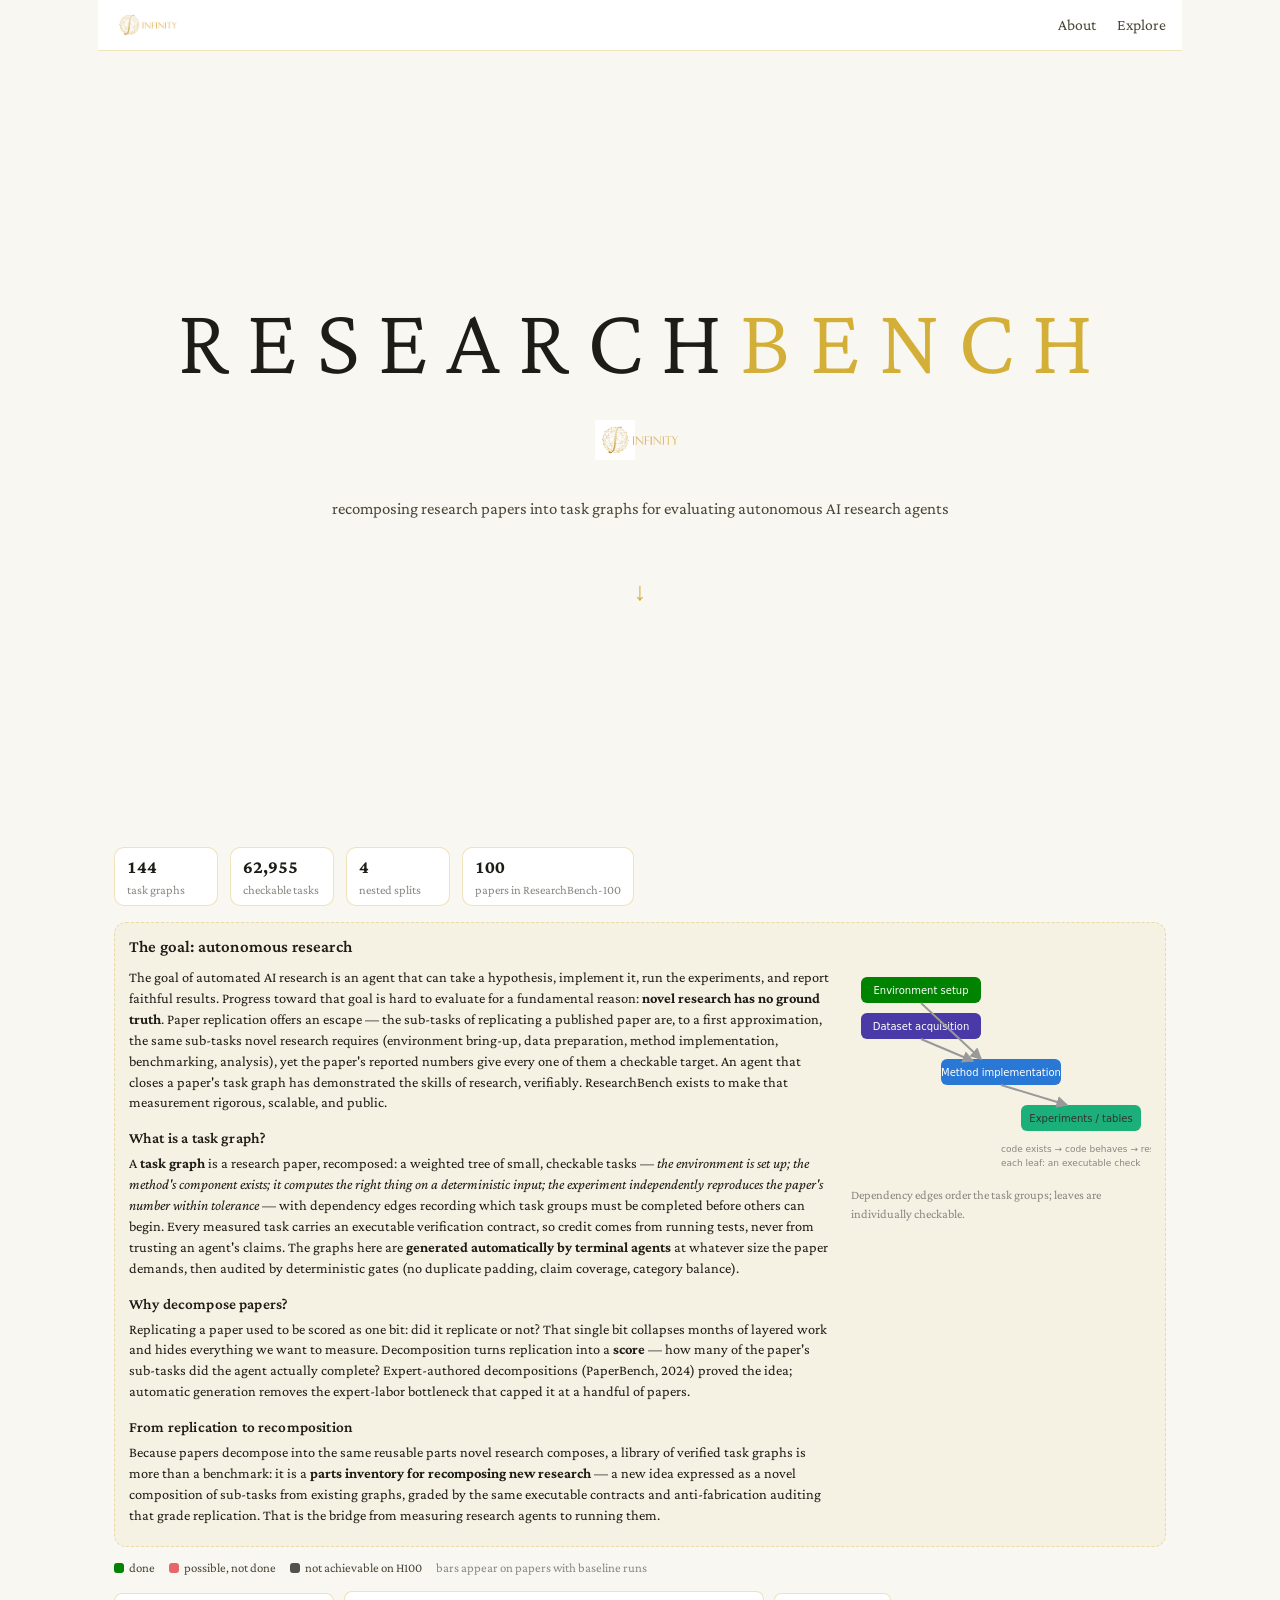
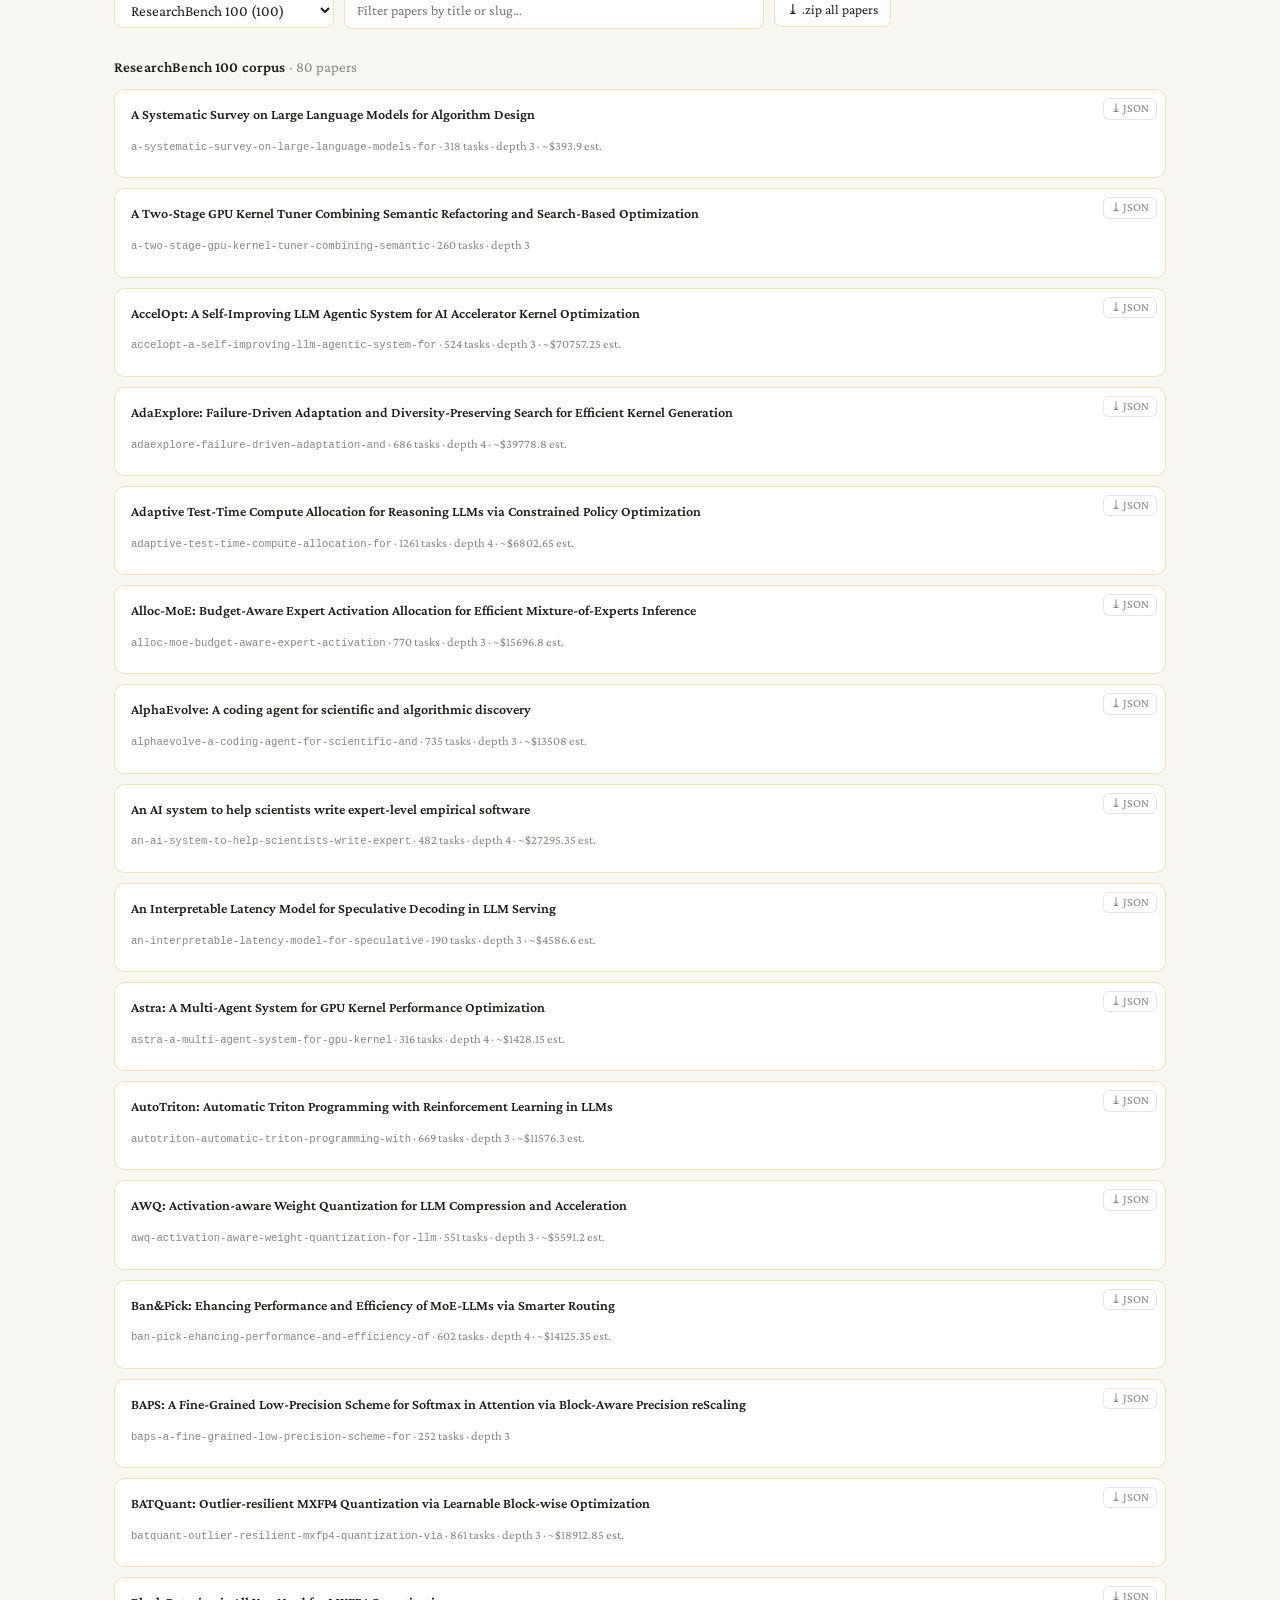
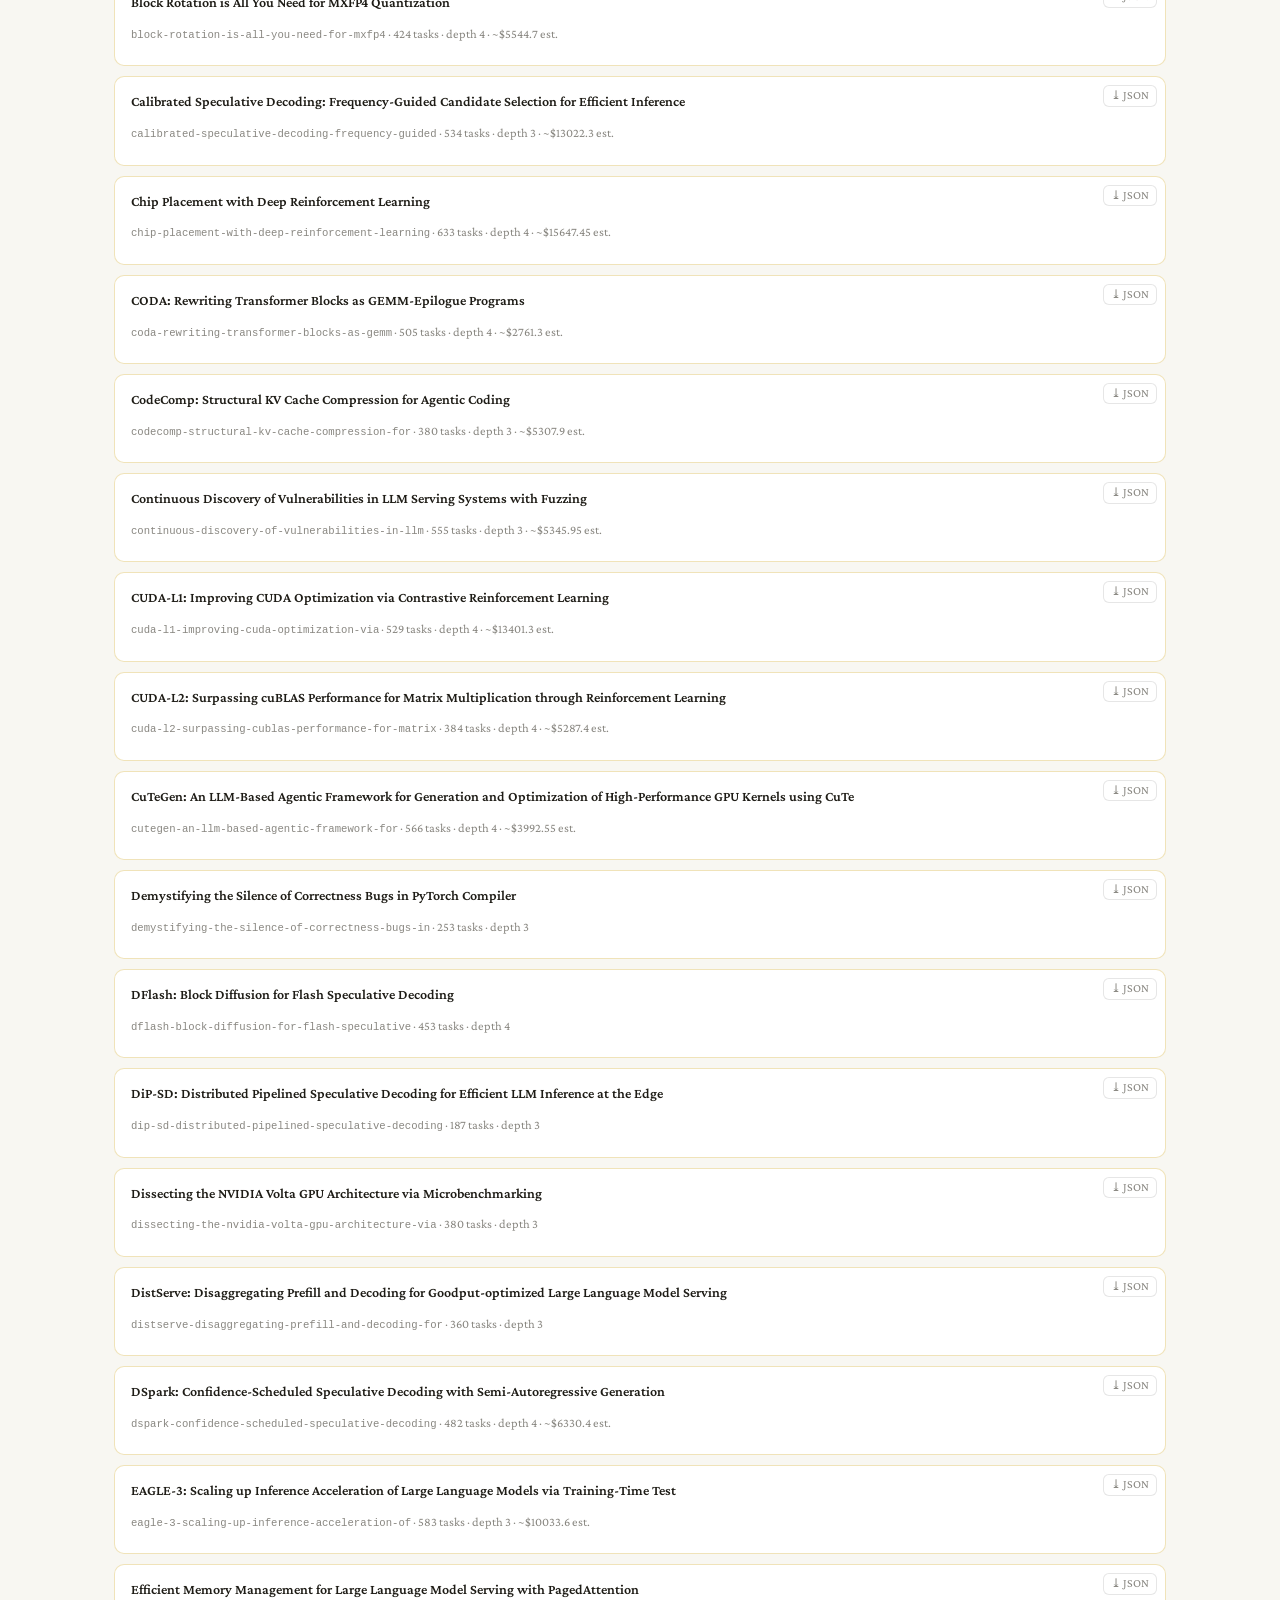
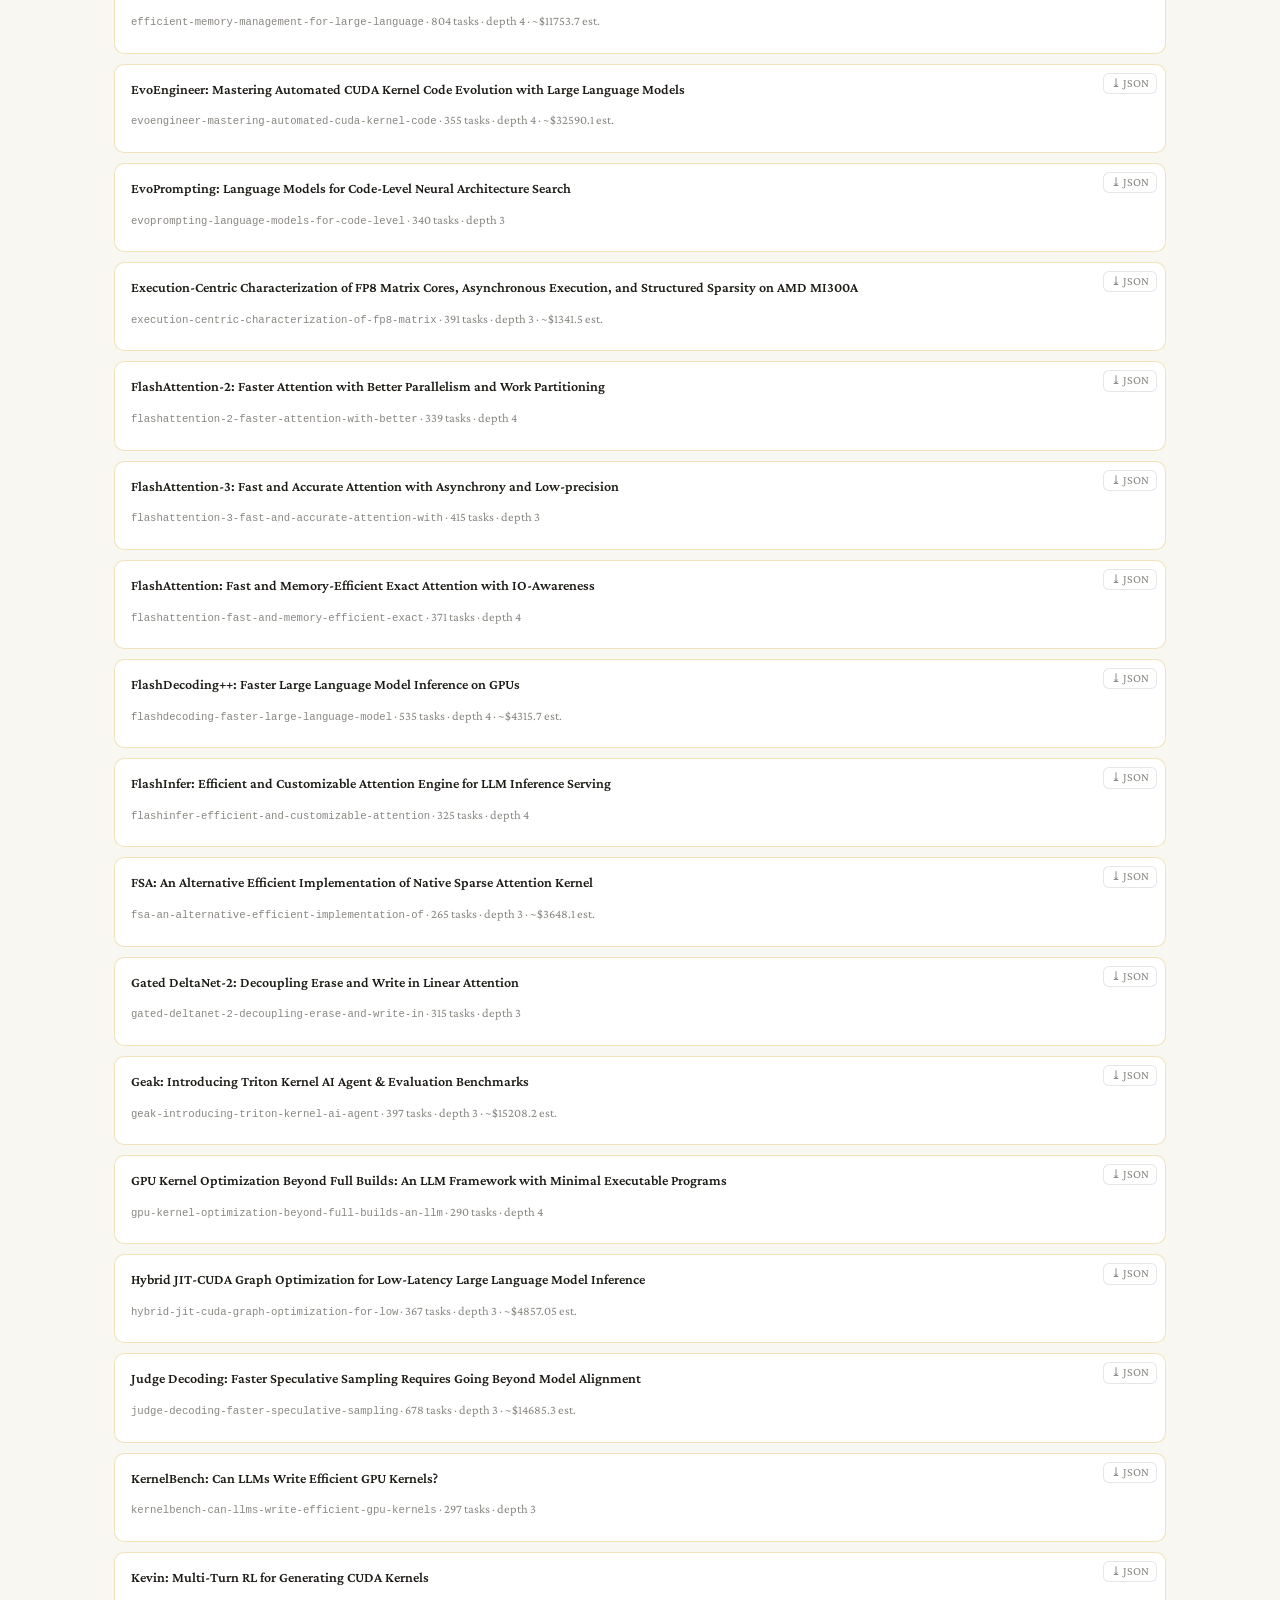
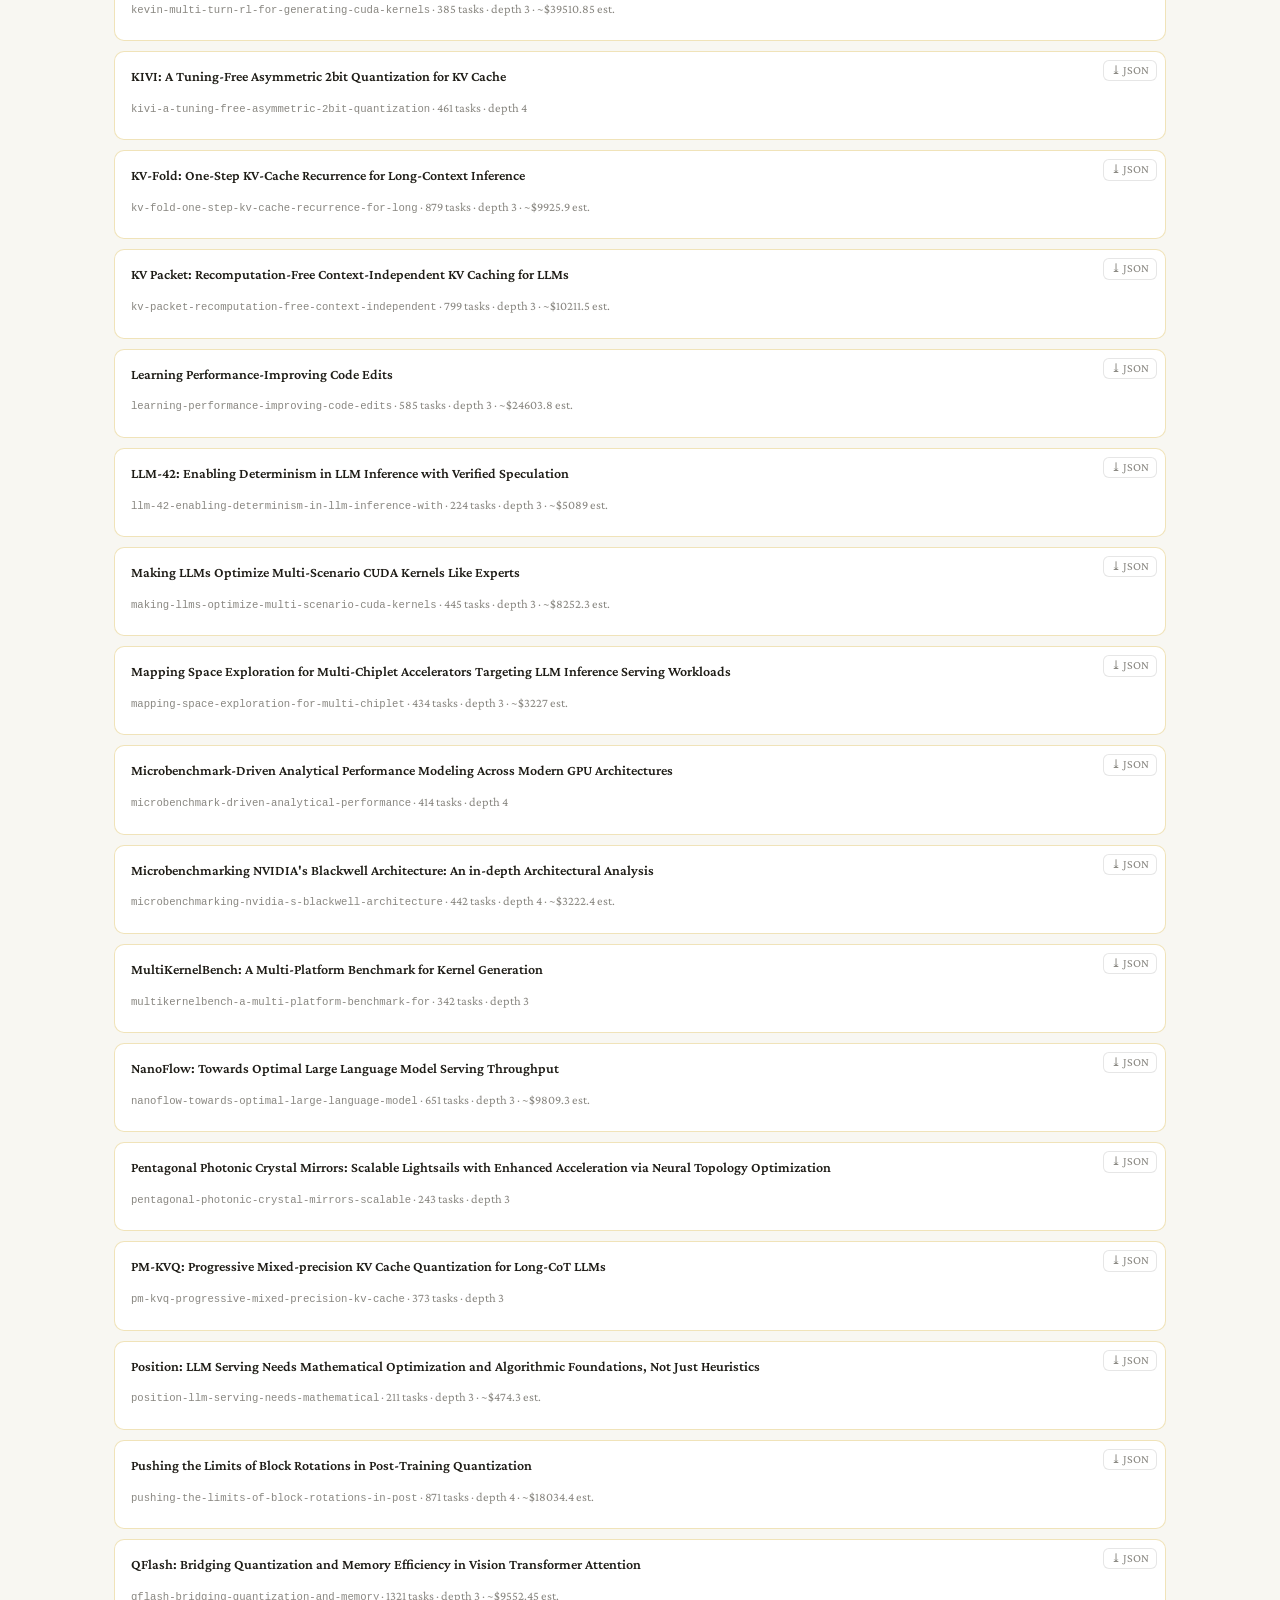
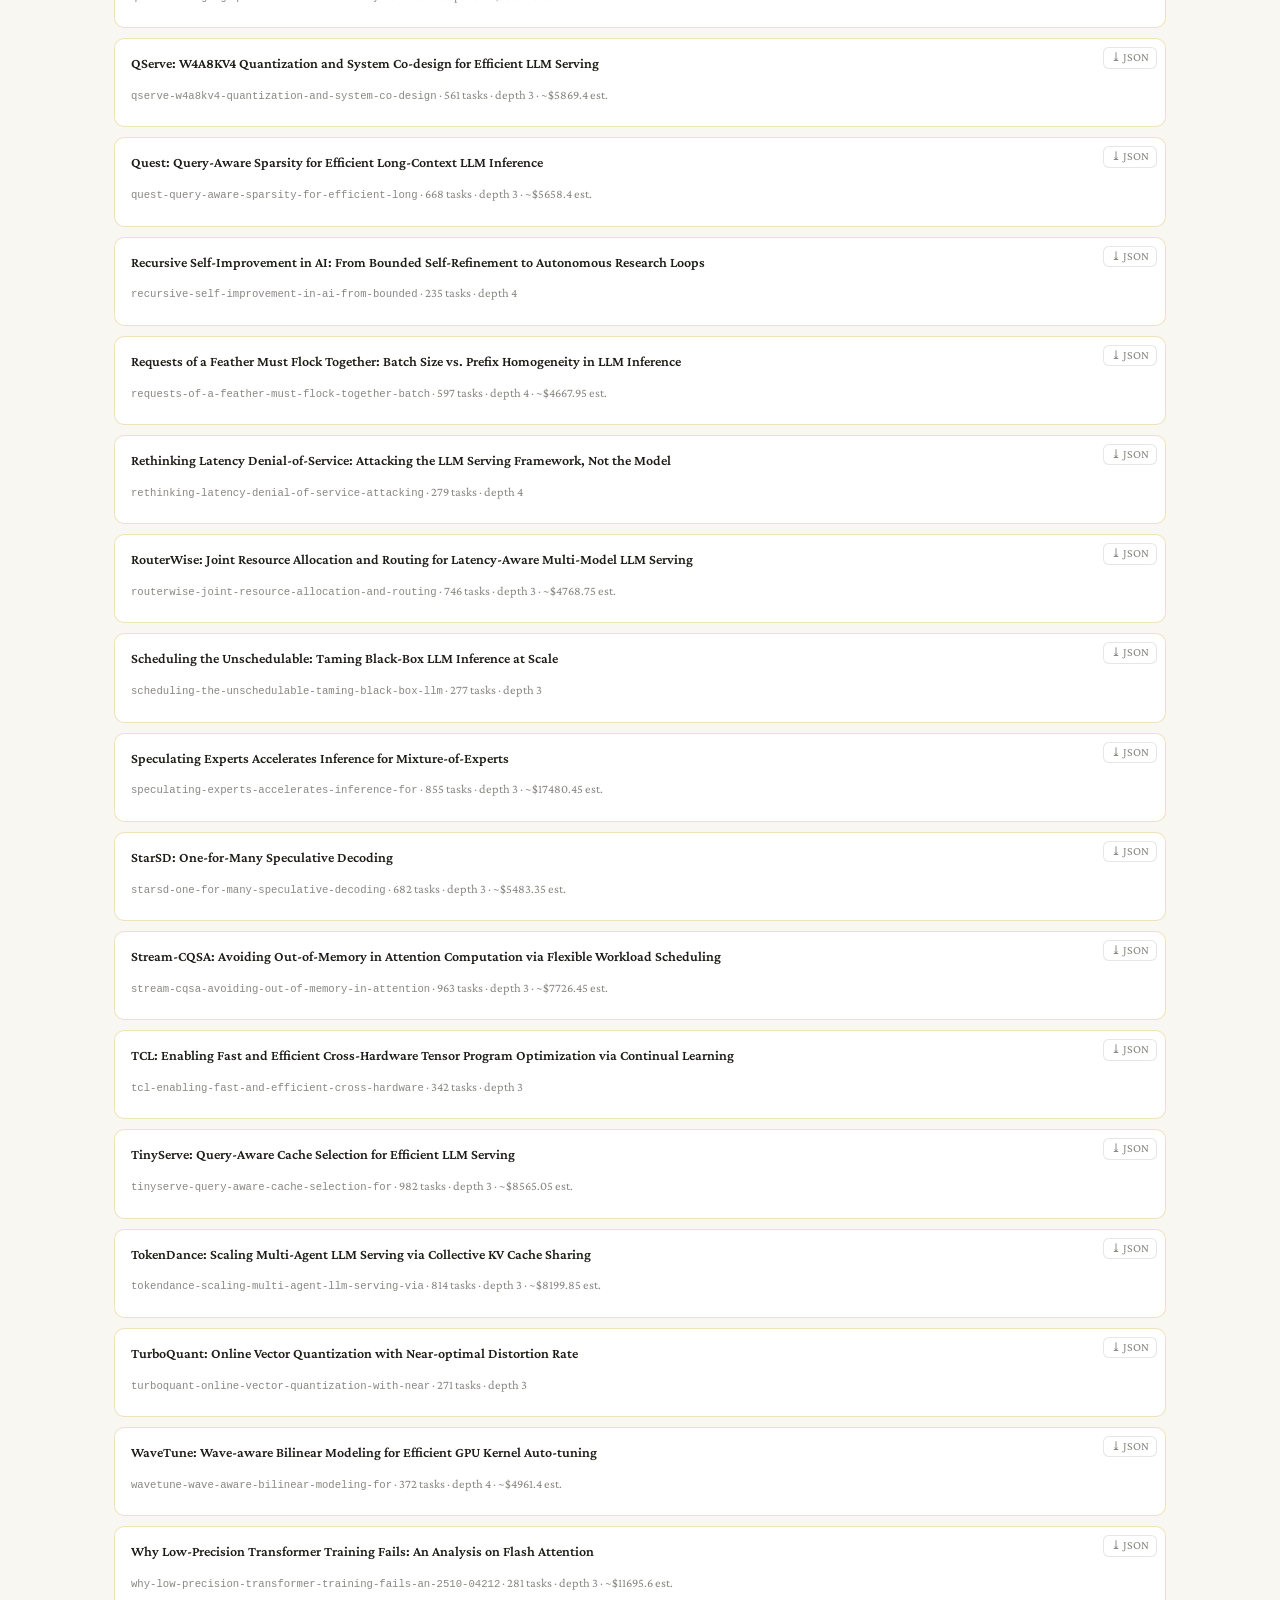
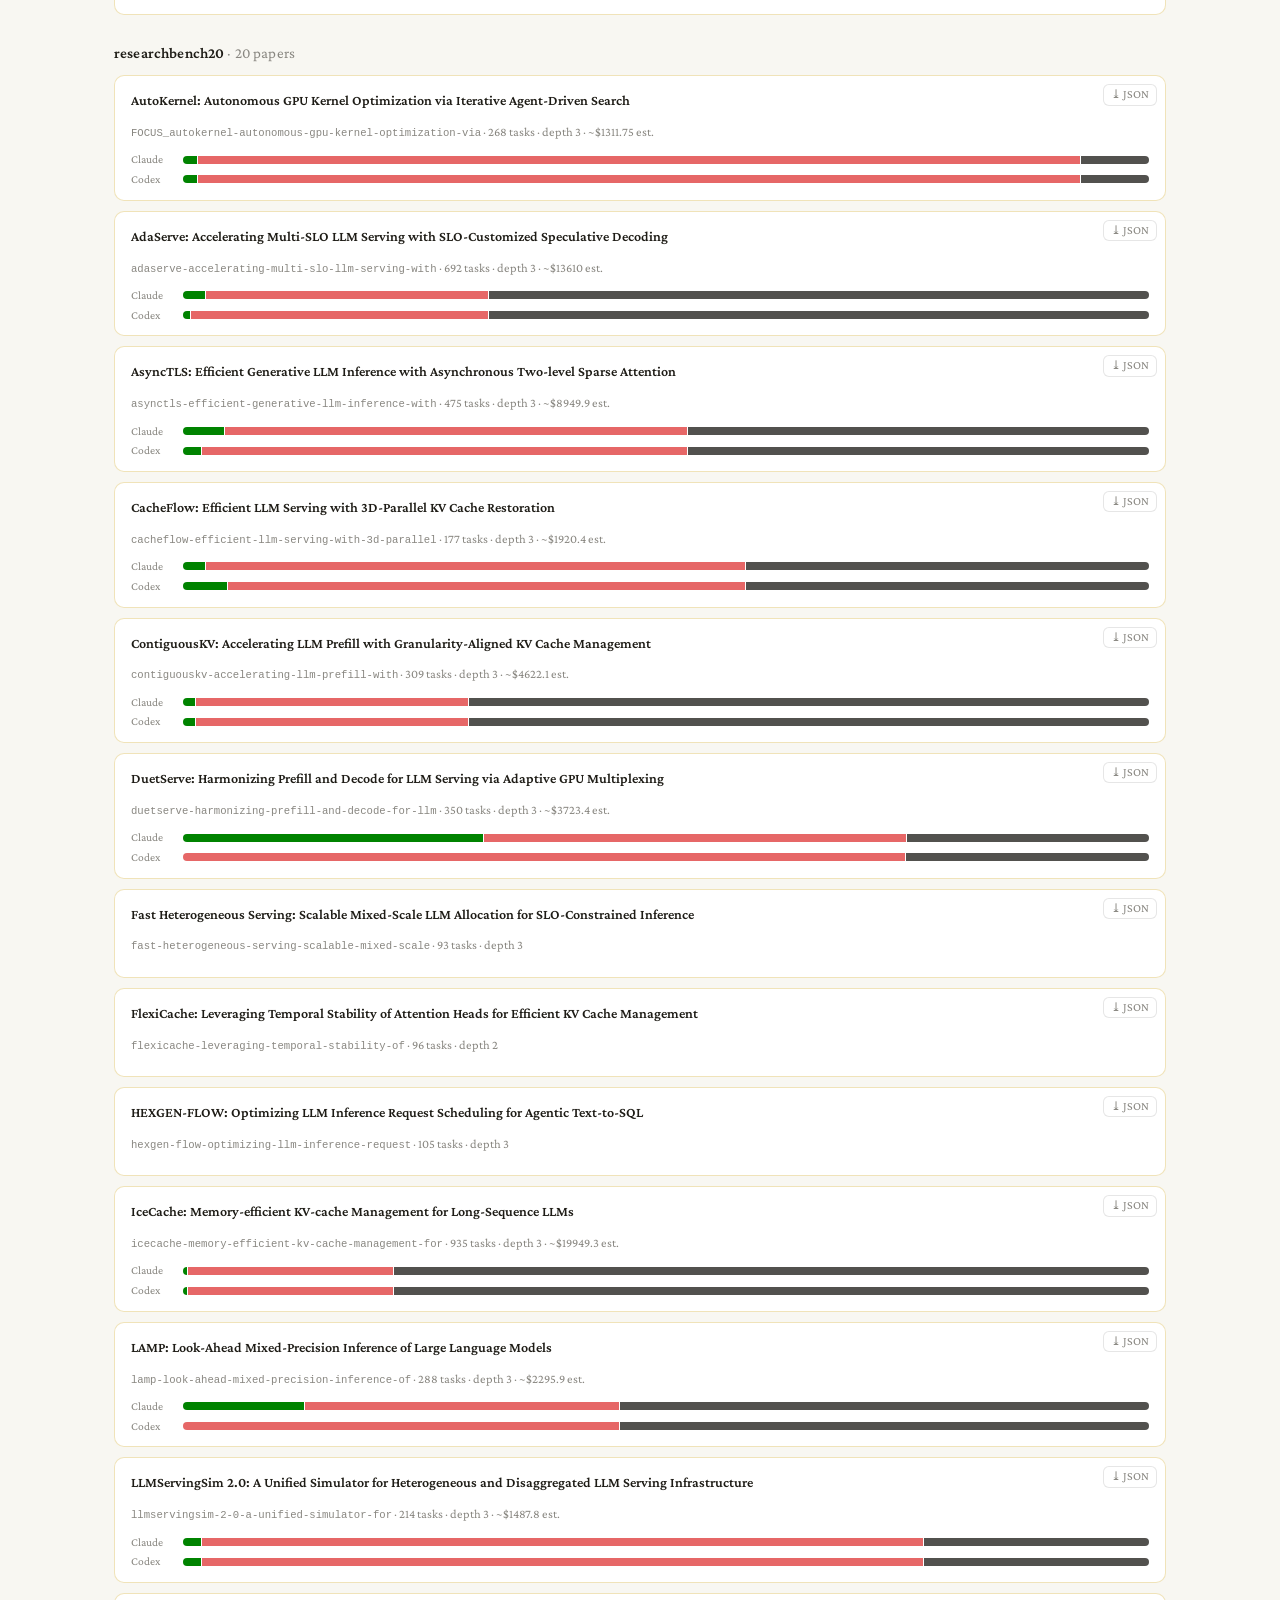
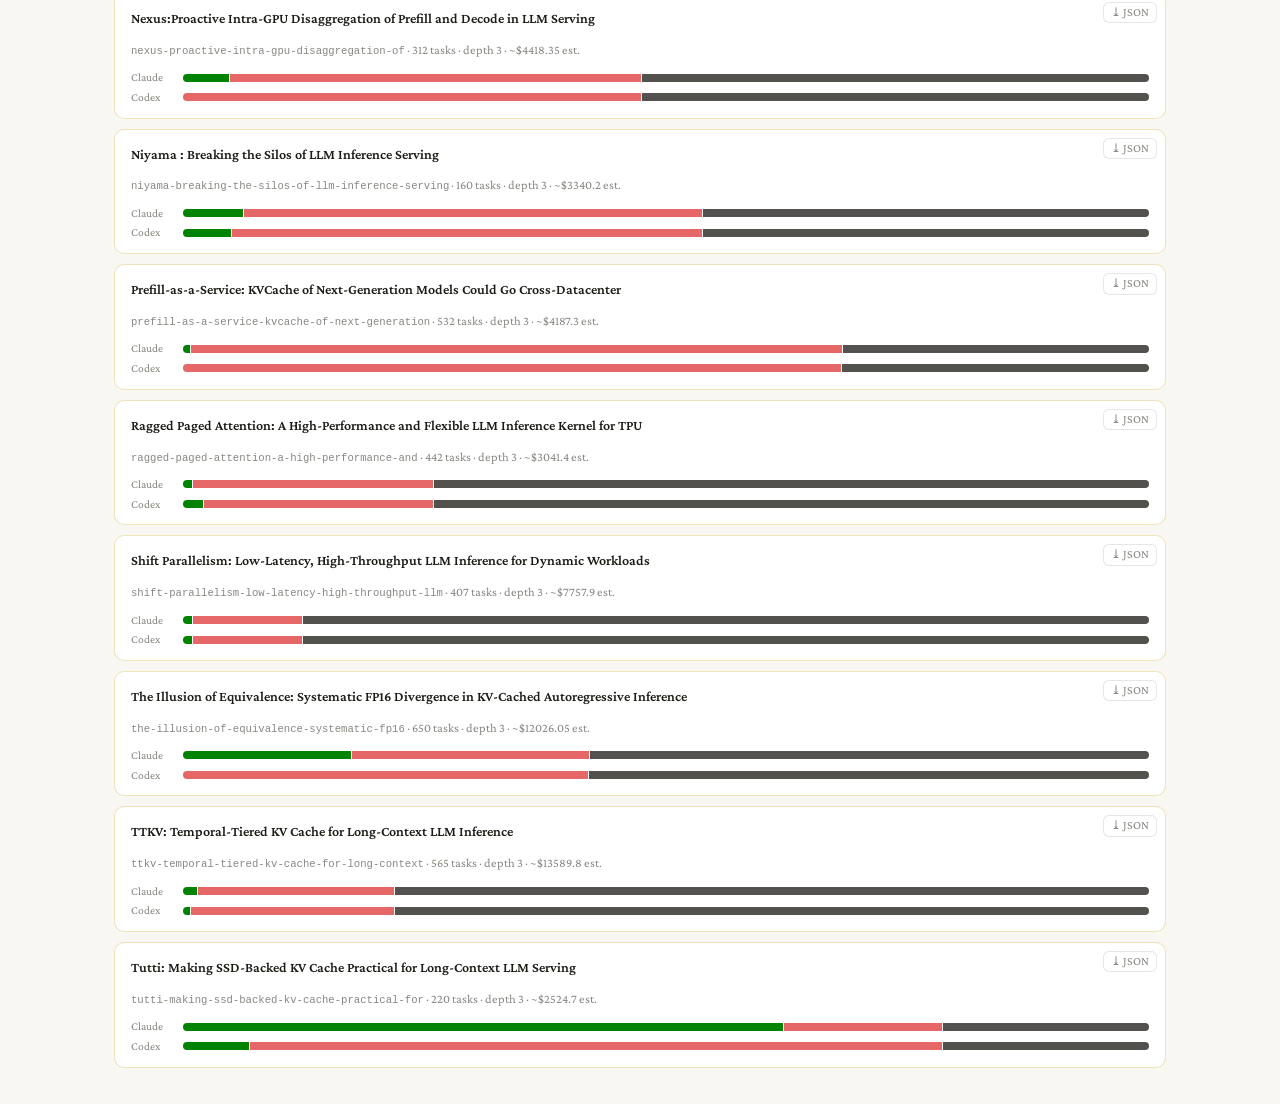
==== index.html @ b887fb59 "Update rubric-explorer site from research-bench" ====
<!doctype html>
<html lang="en">
<head>
  <meta charset="utf-8" />
  <meta name="viewport" content="width=device-width, initial-scale=1" />
  <title>ResearchBench — Task-Graph Explorer</title>
  <link rel="preconnect" href="https://fonts.googleapis.com" />
  <link href="https://fonts.googleapis.com/css2?family=Crimson+Pro:wght@300;400;600&display=swap" rel="stylesheet" />
  <link rel="stylesheet" href="assets/style.css?v=11" />
</head>
<body class="brand">
  <div class="container">
    <header class="masthead">
      <a class="brandmark" href="https://infinity.inc/" title="Infinity"><img src="assets/infinity_logo.png" alt="Infinity" height="30" /></a>
      <nav class="navlinks">
        <a href="#about">About</a>
        <a href="#explorer">Explore</a>
      </nav>
    </header>
    <section class="intro" aria-label="Infinity ResearchBench">
      <div class="intro-word" aria-hidden="true"><span>R</span><span>E</span><span>S</span><span>E</span><span>A</span><span>R</span><span>C</span><span>H</span><span>B</span><span>E</span><span>N</span><span>C</span><span>H</span></div>
      <p class="intro-sub byline"><img src="assets/infinity_logo.png" alt="by Infinity" height="40" /></p>
      <p class="intro-sub">recomposing research papers into task graphs for evaluating autonomous AI research agents</p>
      <a class="scroll-cue" href="#about" aria-label="Scroll to learn more">↓</a>
    </section>

    <header class="site hero compact reveal">
      <div class="stat-tiles" id="stat-tiles"></div>
    </header>

    <section class="panel about reveal" id="about">
      <h2>The goal: autonomous research</h2>
      <div class="about-cols">
        <div class="about-text">
          <p>The goal of automated AI research is an agent that can take a hypothesis,
          implement it, run the experiments, and report faithful results. Progress toward
          that goal is hard to evaluate for a fundamental reason: <strong>novel research has no
          ground truth</strong>. Paper replication offers an escape — the sub-tasks of
          replicating a published paper are, to a first approximation, the same sub-tasks
          novel research requires (environment bring-up, data preparation, method
          implementation, benchmarking, analysis), yet the paper's reported numbers give
          every one of them a checkable target. An agent that closes a paper's task graph
          has demonstrated the skills of research, verifiably. ResearchBench exists to
          make that measurement rigorous, scalable, and public.</p>

          <h3>What is a task graph?</h3>
          <p>A <strong>task graph</strong> is a research paper, recomposed: a weighted tree of
          small, checkable tasks — <em>the environment is set up; the method's component
          exists; it computes the right thing on a deterministic input; the experiment
          independently reproduces the paper's number within tolerance</em> — with
          dependency edges recording which task groups must be completed before others can
          begin. Every measured task carries an executable verification contract, so credit
          comes from running tests, never from trusting an agent's claims. The graphs here
          are <strong>generated automatically by terminal agents</strong> at whatever size the paper
          demands, then audited by deterministic gates (no duplicate padding, claim
          coverage, category balance).</p>

          <h3>Why decompose papers?</h3>
          <p>Replicating a paper used to be scored as one bit: did it replicate or not?
          That single bit collapses months of layered work and hides everything we want to
          measure. Decomposition turns replication into a <strong>score</strong> — how many of the
          paper's sub-tasks did the agent actually complete? Expert-authored
          decompositions (PaperBench, 2024) proved the idea; automatic generation removes
          the expert-labor bottleneck that capped it at a handful of papers.</p>

          <h3>From replication to recomposition</h3>
          <p>Because papers decompose into the same reusable parts novel research
          composes, a library of verified task graphs is more than a benchmark: it is a
          <strong>parts inventory for recomposing new research</strong> — a new idea expressed as a
          novel composition of sub-tasks from existing graphs, graded by the same
          executable contracts and anti-fabrication auditing that grade replication.
          That is the bridge from measuring research agents to running them.</p>
        </div>
        <figure class="about-figure" aria-label="Miniature task graph: environment and dataset groups unlock the method group, which unlocks experiments">
          <svg viewBox="0 0 300 210" width="300" height="210" role="img">
            <defs><marker id="arr" viewBox="0 0 8 8" refX="7" refY="4" markerWidth="6" markerHeight="6" orient="auto"><path d="M0 0L8 4L0 8z" fill="#999"/></marker></defs>
            <g font-family="system-ui, sans-serif" font-size="10">
              <rect x="10" y="10" width="120" height="26" rx="6" fill="var(--cat-4, #6cc5b0)"/><text x="70" y="27" text-anchor="middle" fill="#fff">Environment setup</text>
              <rect x="10" y="46" width="120" height="26" rx="6" fill="var(--cat-5, #3ca951)"/><text x="70" y="63" text-anchor="middle" fill="#fff">Dataset acquisition</text>
              <rect x="90" y="92" width="120" height="26" rx="6" fill="var(--cat-1, #4269d0)"/><text x="150" y="109" text-anchor="middle" fill="#fff">Method implementation</text>
              <rect x="170" y="138" width="120" height="26" rx="6" fill="var(--cat-2, #efb118)"/><text x="230" y="155" text-anchor="middle" fill="#333">Experiments / tables</text>
              <line x1="70" y1="36" x2="130" y2="92" stroke="#999" stroke-width="2" marker-end="url(#arr)"/>
              <line x1="70" y1="72" x2="122" y2="94" stroke="#999" stroke-width="2" marker-end="url(#arr)"/>
              <line x1="150" y1="118" x2="216" y2="138" stroke="#999" stroke-width="2" marker-end="url(#arr)"/>
              <g font-size="9" fill="var(--muted, #666)">
                <text x="150" y="185">code exists → code behaves → result matches</text>
                <text x="150" y="199">each leaf: an executable check</text>
              </g>
            </g>
          </svg>
          <figcaption>Dependency edges order the task groups; leaves are individually checkable.</figcaption>
        </figure>
      </div>
    </section>

    <a id="explorer"></a>
    <div class="legend completion-legend" aria-label="Task completion legend">
      <span class="chip"><i style="background:#008300"></i> done</span>
      <span class="chip"><i style="background:#e66767"></i> possible, not done</span>
      <span class="chip"><i style="background:#52514e"></i> not achievable on H100</span>
      <span class="chip note">bars appear on papers with baseline runs</span>
    </div>
    <div class="searchbar">
      <select id="view" aria-label="Benchmark view"></select>
      <input id="search" type="search" placeholder="Filter papers by title or slug…" aria-label="Filter papers" />
      <a id="zip-all" class="zip-all" href="data/bundles/researchbench-100.zip" download>⤓ .zip all papers</a>
    </div>

    <div id="collections" class="explorer"><p class="empty">Loading…</p></div>
  </div>

  <script src="assets/common.js?v=11"></script>
  <script src="assets/home.js?v=11"></script>
</body>
</html>
---- assets/style.css ----
/* Rubric explorer — shared styles.
   Color roles follow the validated reference palette; category slot order is
   the CVD-safe ordering, do not reshuffle. */

:root {
  --page: #f9f9f7;
  --surface: #fcfcfb;
  --ink: #0b0b0b;
  --ink-2: #52514e;
  --muted: #898781;
  --hairline: #e1e0d9;
  --baseline: #c3c2b7;
  --border: rgba(11, 11, 11, 0.10);
  --shadow: 0 1px 3px rgba(11, 11, 11, 0.08), 0 4px 16px rgba(11, 11, 11, 0.06);

  /* categorical slots, fixed order (validated light set) */
  --cat-1: #2a78d6; /* Environment & Infrastructure Setup */
  --cat-2: #1baf7a; /* Dataset and Model Acquisition */
  --cat-3: #eda100; /* Data Processing & Preparation */
  --cat-4: #008300; /* Method Implementation */
  --cat-5: #4a3aa7; /* Experimental Setup */
  --cat-6: #e34948; /* Evaluation, Metrics & Benchmarking */
  --cat-7: #e87ba4; /* Logging, Analysis & Presentation */
  --cat-0: #898781; /* uncategorized / group nodes */
}

@media (prefers-color-scheme: dark) {
  :root {
    --page: #0d0d0d;
    --surface: #1a1a19;
    --ink: #ffffff;
    --ink-2: #c3c2b7;
    --muted: #898781;
    --hairline: #2c2c2a;
    --baseline: #383835;
    --border: rgba(255, 255, 255, 0.10);
    --shadow: 0 1px 3px rgba(0, 0, 0, 0.4), 0 4px 16px rgba(0, 0, 0, 0.3);

    --cat-1: #3987e5;
    --cat-2: #199e70;
    --cat-3: #c98500;
    --cat-4: #008300;
    --cat-5: #9085e9;
    --cat-6: #e66767;
    --cat-7: #d55181;
    --cat-0: #898781;
  }
}

* { box-sizing: border-box; }

body {
  margin: 0;
  background: var(--page);
  color: var(--ink);
  font-family: system-ui, -apple-system, "Segoe UI", sans-serif;
  font-size: 14px;
  line-height: 1.45;
}

a { color: inherit; }

.container { max-width: 1100px; margin: 0 auto; padding: 0 24px 64px; }

header.site {
  padding: 28px 0 8px;
}
header.site h1 { font-size: 22px; margin: 0 0 4px; font-weight: 650; }
header.site p.sub { margin: 0; color: var(--ink-2); }

.legend {
  display: flex;
  flex-wrap: wrap;
  gap: 6px 16px;
  margin: 18px 0 8px;
  color: var(--ink-2);
  font-size: 12.5px;
}
.legend .item { display: inline-flex; align-items: center; gap: 6px; }
.legend .swatch {
  width: 10px; height: 10px; border-radius: 3px; flex: none;
}

.searchbar { margin: 14px 0 6px; display: flex; gap: 8px; flex-wrap: wrap; }
.searchbar input,
.searchbar select {
  padding: 8px 12px;
  border: 1px solid var(--baseline);
  border-radius: 8px;
  background: var(--surface);
  color: var(--ink);
  font: inherit;
}
.searchbar input { flex: 1 1 260px; max-width: 420px; }
.searchbar select { flex: none; cursor: pointer; }
.searchbar input:focus,
.searchbar select:focus { outline: 2px solid var(--cat-1); outline-offset: 1px; }

section.collection { margin-top: 28px; }
section.collection h2 {
  font-size: 15px;
  font-weight: 650;
  margin: 0 0 2px;
}
section.collection .count { color: var(--muted); font-weight: 400; }

.paper-list { display: flex; flex-direction: column; gap: 10px; margin-top: 10px; }

.paper-card {
  display: block;
  text-decoration: none;
  background: var(--surface);
  border: 1px solid var(--border);
  border-radius: 10px;
  padding: 14px 16px 12px;
}
.paper-card:hover { border-color: var(--baseline); box-shadow: var(--shadow); }
.paper-card .title { font-weight: 600; margin: 0 0 2px; }
.paper-card .meta { color: var(--muted); font-size: 12.5px; margin-bottom: 10px; }
.paper-card .meta .slug { word-break: break-all; }

.dist {
  display: flex;
  height: 8px;
  border-radius: 4px;
  overflow: hidden;
  gap: 2px; /* 2px surface gap between fills */
  background: transparent;
}
.dist span { display: block; height: 100%; border-radius: 2px; }

.empty { color: var(--muted); margin-top: 24px; }

/* ---------- tree page ---------- */

.tree-page { display: flex; flex-direction: column; height: 100vh; }

.tree-header {
  padding: 14px 20px 10px;
  border-bottom: 1px solid var(--hairline);
  background: var(--page);
}
.tree-header .back { color: var(--ink-2); text-decoration: none; font-size: 12.5px; }
.tree-header .back:hover { color: var(--ink); }
.tree-header h1 { font-size: 16px; margin: 4px 0 2px; font-weight: 650; }
.tree-header .meta { color: var(--muted); font-size: 12.5px; }

.toolbar {
  display: flex;
  align-items: center;
  flex-wrap: wrap;
  gap: 8px 14px;
  padding: 8px 20px;
  border-bottom: 1px solid var(--hairline);
  background: var(--page);
}
.toolbar button {
  font: inherit;
  font-size: 12.5px;
  color: var(--ink);
  background: var(--surface);
  border: 1px solid var(--baseline);
  border-radius: 7px;
  padding: 4px 10px;
  cursor: pointer;
}
.toolbar button:hover { border-color: var(--muted); }
.toolbar .legend { margin: 0; margin-left: auto; }

#viz { flex: 1; overflow: hidden; background: var(--page); }
#viz svg { display: block; width: 100%; height: 100%; cursor: grab; }
#viz svg:active { cursor: grabbing; }

.link { fill: none; stroke: var(--hairline); stroke-width: 1.2px; }

.node .chip {
  fill: var(--surface);
  stroke: var(--border);
  stroke-width: 1px;
  rx: 7px;
}
.node:hover .chip { stroke: var(--baseline); }
.node .accent { rx: 2px; }
.node text {
  fill: var(--ink);
  font-size: 11.5px;
  pointer-events: none;
}
.node text.count { fill: var(--muted); font-size: 10.5px; }
.node .toggle circle { fill: var(--surface); stroke: var(--baseline); stroke-width: 1px; }
.node .toggle:hover circle { stroke: var(--ink-2); }
.node .toggle text {
  fill: var(--ink-2);
  font-size: 12px;
  font-weight: 600;
  text-anchor: middle;
  pointer-events: none;
}

/* hover tooltip */
#tooltip {
  position: fixed;
  z-index: 30;
  max-width: 380px;
  background: var(--surface);
  color: var(--ink);
  border: 1px solid var(--border);
  border-radius: 8px;
  box-shadow: var(--shadow);
  padding: 8px 11px;
  font-size: 12.5px;
  pointer-events: none;
  display: none;
}
#tooltip .cat { color: var(--ink-2); font-size: 11.5px; margin-top: 4px; }

/* detail popup */
#overlay {
  position: fixed;
  inset: 0;
  z-index: 40;
  background: rgba(11, 11, 11, 0.35);
  display: none;
  align-items: flex-start;
  justify-content: center;
  padding: 8vh 16px 16px;
}
#overlay.open { display: flex; }

#detail {
  background: var(--surface);
  border: 1px solid var(--border);
  border-radius: 12px;
  box-shadow: var(--shadow);
  max-width: 720px;
  width: 100%;
  max-height: 80vh;
  overflow-y: auto;
  padding: 20px 24px 24px;
}
#detail .crumbs { color: var(--muted); font-size: 12px; margin-bottom: 10px; }
#detail .crumbs .sep { margin: 0 5px; }
#detail h2 { font-size: 15px; margin: 0 0 12px; font-weight: 600; line-height: 1.5; }
#detail .badges { display: flex; flex-wrap: wrap; gap: 6px; margin-bottom: 14px; }
#detail .badge {
  display: inline-flex;
  align-items: center;
  gap: 6px;
  border: 1px solid var(--hairline);
  border-radius: 999px;
  padding: 2px 10px;
  font-size: 12px;
  color: var(--ink-2);
}
#detail .badge .swatch { width: 9px; height: 9px; border-radius: 3px; }
#detail dl { margin: 0; }
#detail dt {
  font-size: 11.5px;
  text-transform: uppercase;
  letter-spacing: 0.04em;
  color: var(--muted);
  margin: 14px 0 3px;
}
#detail dd { margin: 0; color: var(--ink); white-space: pre-wrap; }
#detail dd.mono { font-size: 12.5px; color: var(--ink-2); }
#detail .close {
  float: right;
  font: inherit;
  font-size: 13px;
  border: 1px solid var(--baseline);
  background: var(--surface);
  color: var(--ink-2);
  border-radius: 7px;
  padding: 2px 9px;
  cursor: pointer;
}
#detail .close:hover { color: var(--ink); }

/* Pending split members: visible but not clickable. */
.paper-card.pending { opacity: 0.55; cursor: default; pointer-events: none; border-style: dashed; }

/* --- Official-site hero, downloads, and baselines ------------------------- */
.hero .tagline { font-size: 1.05rem; color: var(--ink, #333); margin: 0.2rem 0 0.4rem; font-weight: 600; }
.stat-tiles { display: flex; gap: 12px; flex-wrap: wrap; margin-top: 14px; }
.tile { background: var(--card-bg, #fff); border: 1px solid var(--border, #ddd); border-radius: 10px; padding: 10px 16px; display: flex; flex-direction: column; min-width: 120px; }
.tile .n { font-size: 1.5rem; font-weight: 700; font-variant-numeric: tabular-nums; }
.tile .l { font-size: 0.78rem; color: var(--muted, #666); }
.tile.wide { min-width: 230px; gap: 3px; }
.tile .pair { display: flex; justify-content: space-between; gap: 10px; align-items: baseline; }
.tile .pair .n { font-size: 1.02rem; }
.tile .who { font-size: 0.8rem; font-weight: 600; padding-left: 10px; position: relative; }
.tile .who::before { content: ""; position: absolute; left: 0; top: 50%; transform: translateY(-50%); width: 6px; height: 6px; border-radius: 2px; }
.tile .who.claude::before { background: var(--cat-1, #4269d0); }
.tile .who.codex::before { background: var(--cat-2, #efb118); }
.tile .l.sub { margin-top: 2px; }
.panel { margin: 18px 0; padding: 14px 16px; background: var(--panel-bg, #fafafa); border: 1px solid var(--border, #ddd); border-radius: 12px; }
.panel h2 { margin: 0 0 4px; font-size: 1.05rem; }
.bundle-row { display: flex; gap: 10px; flex-wrap: wrap; margin-top: 10px; }
.bundle { display: flex; flex-direction: column; padding: 9px 14px; border: 1px solid var(--border, #ccc); border-radius: 9px; text-decoration: none; color: inherit; background: var(--card-bg, #fff); }
.bundle:hover { border-color: var(--cat-1, #4269d0); }
.bundle .name { font-weight: 700; }
.bundle .meta { font-size: 0.78rem; color: var(--muted, #666); }
.baseline-tiles { display: flex; gap: 12px; flex-wrap: wrap; margin: 10px 0; }
.baseline-table-wrap summary { cursor: pointer; font-size: 0.9rem; color: var(--muted, #555); }
table.baseline { border-collapse: collapse; width: 100%; margin-top: 8px; font-size: 0.82rem; }
table.baseline th, table.baseline td { text-align: left; padding: 4px 8px; border-bottom: 1px solid var(--border, #eee); white-space: nowrap; font-variant-numeric: tabular-nums; }
table.baseline td .frac { color: var(--muted, #888); font-size: 0.75rem; }
table.baseline td .pctbar { display: inline-block; vertical-align: middle; height: 6px; width: 64px; margin-right: 6px; border-radius: 3px; background: linear-gradient(to right, var(--cat-1, #4269d0) var(--w), var(--track, #e8e8e8) var(--w)); }
.paper-card { position: relative; }
.paper-card .stretch { position: absolute; inset: 0; z-index: 1; }
.paper-card .dl { position: relative; z-index: 2; font-size: 0.75rem; text-decoration: none; border: 1px solid var(--border, #ccc); border-radius: 6px; padding: 1px 7px; color: var(--muted, #555); align-self: flex-start; }
.paper-card .dl:hover { border-color: var(--cat-1, #4269d0); color: var(--cat-1, #4269d0); }
.toolbar .dl-link { font-size: 0.85rem; margin-left: 8px; align-self: center; text-decoration: none; border: 1px solid var(--border, #ccc); border-radius: 7px; padding: 3px 10px; color: inherit; }
.about-cols { display: flex; gap: 22px; align-items: flex-start; flex-wrap: wrap; }
.about-text { flex: 1 1 380px; }
.about-text h3 { margin: 14px 0 4px; font-size: 0.95rem; }
.about-text p { margin: 4px 0 8px; line-height: 1.5; font-size: 0.92rem; }
.about-figure { flex: 0 0 300px; margin: 4px 0; }
.about-figure svg { max-width: 100%; height: auto; }
.about-figure figcaption { font-size: 0.78rem; color: var(--muted, #666); margin-top: 4px; }

/* --- Infinity brand theme (matches omega.infinity.inc) --------------------- */
body.brand {
  --brand-bg: #F8F7F2;
  --brand-accent: #D4AF37;
  --brand-accent-soft: rgba(212, 175, 55, 0.08);
  --brand-accent-line: rgba(212, 175, 55, 0.35);
  background: var(--brand-bg);
  font-family: 'Crimson Pro', Georgia, serif;
  font-weight: 400;
  color: #1e1c16;
}
body.brand h1, body.brand h2, body.brand h3 { font-family: 'Crimson Pro', Georgia, serif; font-weight: 600; letter-spacing: 0.01em; }
body.brand .hero h1 { font-size: 2.4rem; margin: 0.35em 0 0.1em; }
body.brand .hero .tagline { color: #4a4635; }
body.brand .topnav { display: flex; align-items: center; justify-content: space-between; padding: 14px 0 6px; border-bottom: 1px dashed var(--brand-accent-line); }
body.brand .brandmark img { height: 34px; width: auto; display: block; }
body.brand .navlinks a { margin-left: 18px; text-decoration: none; color: #4a4635; font-size: 0.98rem; }
body.brand .navlinks a:hover { color: var(--brand-accent); }
body.brand .panel { background: var(--brand-accent-soft); border: 1px dashed var(--brand-accent-line); border-radius: 12px; }
body.brand .tile { background: #fff; border-color: var(--brand-accent-line); }
body.brand .tile .n { color: #1e1c16; }
body.brand .bundle { background: #fff; border-color: var(--brand-accent-line); }
body.brand .bundle:hover { border-color: var(--brand-accent); border-style: solid; }
body.brand .bundle .name { color: #1e1c16; }
body.brand .paper-card { background: #fff; border: 1px solid var(--brand-accent-line); }
body.brand .paper-card:hover { border-color: var(--brand-accent); }
body.brand .paper-card .dl:hover { border-color: var(--brand-accent); color: var(--brand-accent); }
body.brand .searchbar select, body.brand .searchbar input { border: 1px solid var(--brand-accent-line); background: #fff; border-radius: 8px; font-family: inherit; }
body.brand a { color: #7a6420; }
body.brand .slug, body.brand code { font-family: ui-monospace, SFMono-Regular, Menlo, monospace; font-size: 0.85em; }

/* Compact masthead */
body.brand .masthead { display: flex; align-items: center; gap: 12px; padding: 10px 0; border-bottom: 1px dashed var(--brand-accent-line); }
body.brand .masthead .brandmark img { height: 30px; width: auto; display: block; }
body.brand .masthead .wordmark { font-family: 'Crimson Pro', Georgia, serif; font-weight: 600; font-size: 1.25rem; }
body.brand .masthead .navlinks { margin-left: auto; }
body.brand .hero.compact { padding: 10px 0 4px; }
body.brand .hero.compact .tagline { font-size: 1rem; margin: 0 0 8px; }
body.brand .hero.compact .stat-tiles { margin-top: 6px; }
body.brand .hero.compact .tile { padding: 6px 12px; min-width: 104px; }
body.brand .hero.compact .tile .n { font-size: 1.15rem; }
body.brand .panel { padding: 12px 14px; margin: 12px 0; }
body.brand .about-text p { font-size: 0.9rem; line-height: 1.45; }

/* --- Landing intro: staggered INFINITY reveal ----------------------------- */
body.brand .intro { min-height: calc(100vh - 120px); display: flex; flex-direction: column; align-items: center; justify-content: center; text-align: center; }
body.brand .intro-word { display: flex; gap: 0.08em; font-family: 'Crimson Pro', Georgia, serif; font-weight: 300; font-size: clamp(3rem, 11vw, 7.5rem); letter-spacing: 0.14em; color: #1e1c16; }
body.brand .intro-word span { opacity: 0; transform: translateY(0.25em); animation: ltr-in 0.9s cubic-bezier(0.2, 0.7, 0.2, 1) forwards; }
body.brand .intro-word span:nth-child(1) { animation-delay: 0.15s; }
body.brand .intro-word span:nth-child(2) { animation-delay: 0.32s; }
body.brand .intro-word span:nth-child(3) { animation-delay: 0.49s; }
body.brand .intro-word span:nth-child(4) { animation-delay: 0.66s; }
body.brand .intro-word span:nth-child(5) { animation-delay: 0.83s; }
body.brand .intro-word span:nth-child(6) { animation-delay: 1.00s; }
body.brand .intro-word span:nth-child(7) { animation-delay: 1.17s; }
body.brand .intro-word span:nth-child(8) { animation-delay: 1.34s; color: var(--brand-accent); }
@keyframes ltr-in { to { opacity: 1; transform: none; } }
body.brand .intro-sub { opacity: 0; animation: ltr-in 1s 2.0s forwards; color: #4a4635; font-size: 1.05rem; line-height: 1.5; margin-top: 1rem; }
body.brand .scroll-cue { opacity: 0; animation: ltr-in 1s 2.6s forwards, bob 1.8s 3.6s ease-in-out infinite; text-decoration: none; font-size: 1.6rem; color: var(--brand-accent); margin-top: 2.2rem; }
@keyframes bob { 50% { transform: translateY(6px); } }

/* Scroll-reveal for content blocks */
body.brand .reveal { opacity: 0; transform: translateY(18px); transition: opacity 0.7s ease, transform 0.7s ease; }
body.brand .reveal.revealed { opacity: 1; transform: none; }

@media (prefers-reduced-motion: reduce) {
  body.brand .intro-word span, body.brand .intro-sub, body.brand .scroll-cue { animation: none; opacity: 1; transform: none; }
  body.brand .reveal { opacity: 1; transform: none; transition: none; }
}

/* JSON download pinned top-right of each card */
body.brand .paper-card { padding-top: 14px; }
body.brand .paper-card .title { padding-right: 64px; }
body.brand .paper-card .dl { position: absolute; top: 8px; right: 8px; background: #fff; }
.baseline-toggle { display: inline-flex; align-items: center; gap: 6px; font-size: 0.9rem; color: #4a4635; margin-left: 10px; white-space: nowrap; }
.bl-cols { display: inline-flex; gap: 8px; margin-left: 10px; font-variant-numeric: tabular-nums; }
.bl { font-size: 0.78rem; font-weight: 600; padding-left: 12px; position: relative; }
.bl::before { content: ""; position: absolute; left: 0; top: 50%; transform: translateY(-50%); width: 7px; height: 7px; border-radius: 2px; }
.bl.claude::before { background: var(--cat-1, #4269d0); }
.bl.codex::before { background: var(--cat-2, #efb118); }
.bl-row { display: flex; gap: 14px; align-items: baseline; margin: 4px 0 6px; font-size: 0.8rem; font-variant-numeric: tabular-nums; position: relative; z-index: 2; }
.bl-row b { font-weight: 600; }
.bl-key { color: var(--muted, #888); font-size: 0.7rem; }
.cbars { margin-top: 6px; display: flex; flex-direction: column; gap: 3px; }
.cbar-row { display: flex; align-items: center; gap: 8px; }
.cbar-label { font-size: 0.72rem; color: var(--muted, #666); width: 44px; flex: none; }
.cbar { display: flex; height: 8px; border-radius: 4px; overflow: hidden; flex: 1; gap: 1px; background: transparent; }
.completion-legend { display: flex; gap: 14px; flex-wrap: wrap; margin: 8px 0 2px; font-size: 0.8rem; color: #4a4635; }
.completion-legend .chip { display: inline-flex; align-items: center; gap: 5px; }
.completion-legend .chip i { width: 10px; height: 10px; border-radius: 3px; display: inline-block; }
.completion-legend .note { color: var(--muted, #888); }

/* v9 overrides: white masthead, visible select, RESEARCHBENCH intro */
body.brand .masthead { background: #fff; margin: 0 -16px; padding: 10px 16px; border-bottom: 1px solid var(--brand-accent-line); }
body.brand .searchbar select { color: #1e1c16; padding: 7px 12px; font-size: 0.95rem; min-width: 220px; appearance: auto; background: #fff; }
body.brand .searchbar select option { color: #1e1c16; }
body.brand .intro-word { font-size: clamp(2.2rem, 8.5vw, 6rem); letter-spacing: 0.1em; }
body.brand .intro-word span { color: #1e1c16; }
body.brand .intro-word span:nth-child(1) { animation-delay: 0.10s; }
body.brand .intro-word span:nth-child(2) { animation-delay: 0.20s; }
body.brand .intro-word span:nth-child(3) { animation-delay: 0.30s; }
body.brand .intro-word span:nth-child(4) { animation-delay: 0.40s; }
body.brand .intro-word span:nth-child(5) { animation-delay: 0.50s; }
body.brand .intro-word span:nth-child(6) { animation-delay: 0.60s; }
body.brand .intro-word span:nth-child(7) { animation-delay: 0.70s; }
body.brand .intro-word span:nth-child(8) { animation-delay: 0.80s; }
body.brand .intro-word span:nth-child(9) { animation-delay: 0.90s; }
body.brand .intro-word span:nth-child(10) { animation-delay: 1.00s; }
body.brand .intro-word span:nth-child(11) { animation-delay: 1.10s; }
body.brand .intro-word span:nth-child(12) { animation-delay: 1.20s; }
body.brand .intro-word span:nth-child(13) { animation-delay: 1.30s; }
body.brand .intro-word span:nth-child(n+9) { color: var(--brand-accent); }
body.brand .intro-sub.byline { font-size: 1.25rem; color: var(--brand-accent); font-weight: 600; animation-delay: 1.7s; margin-top: 0.6rem; }
body.brand .intro-sub { animation-delay: 2.1s; }
/* v10: only BENCH gold (old INFINITY rule made child 8 gold too); logo byline */
body.brand .intro-word span:nth-child(8) { color: #1e1c16; }
body.brand .intro-sub.byline img { height: 40px; width: auto; display: inline-block; vertical-align: middle; }
.searchbar { display: flex; align-items: center; gap: 10px; }
.searchbar input { flex: 1; }
body.brand .zip-all { white-space: nowrap; font-size: 0.85rem; text-decoration: none; border: 1px solid var(--brand-accent-line); border-radius: 7px; padding: 6px 12px; color: #1e1c16; background: #fff; }
body.brand .zip-all:hover { border-color: var(--brand-accent); color: var(--brand-accent); }
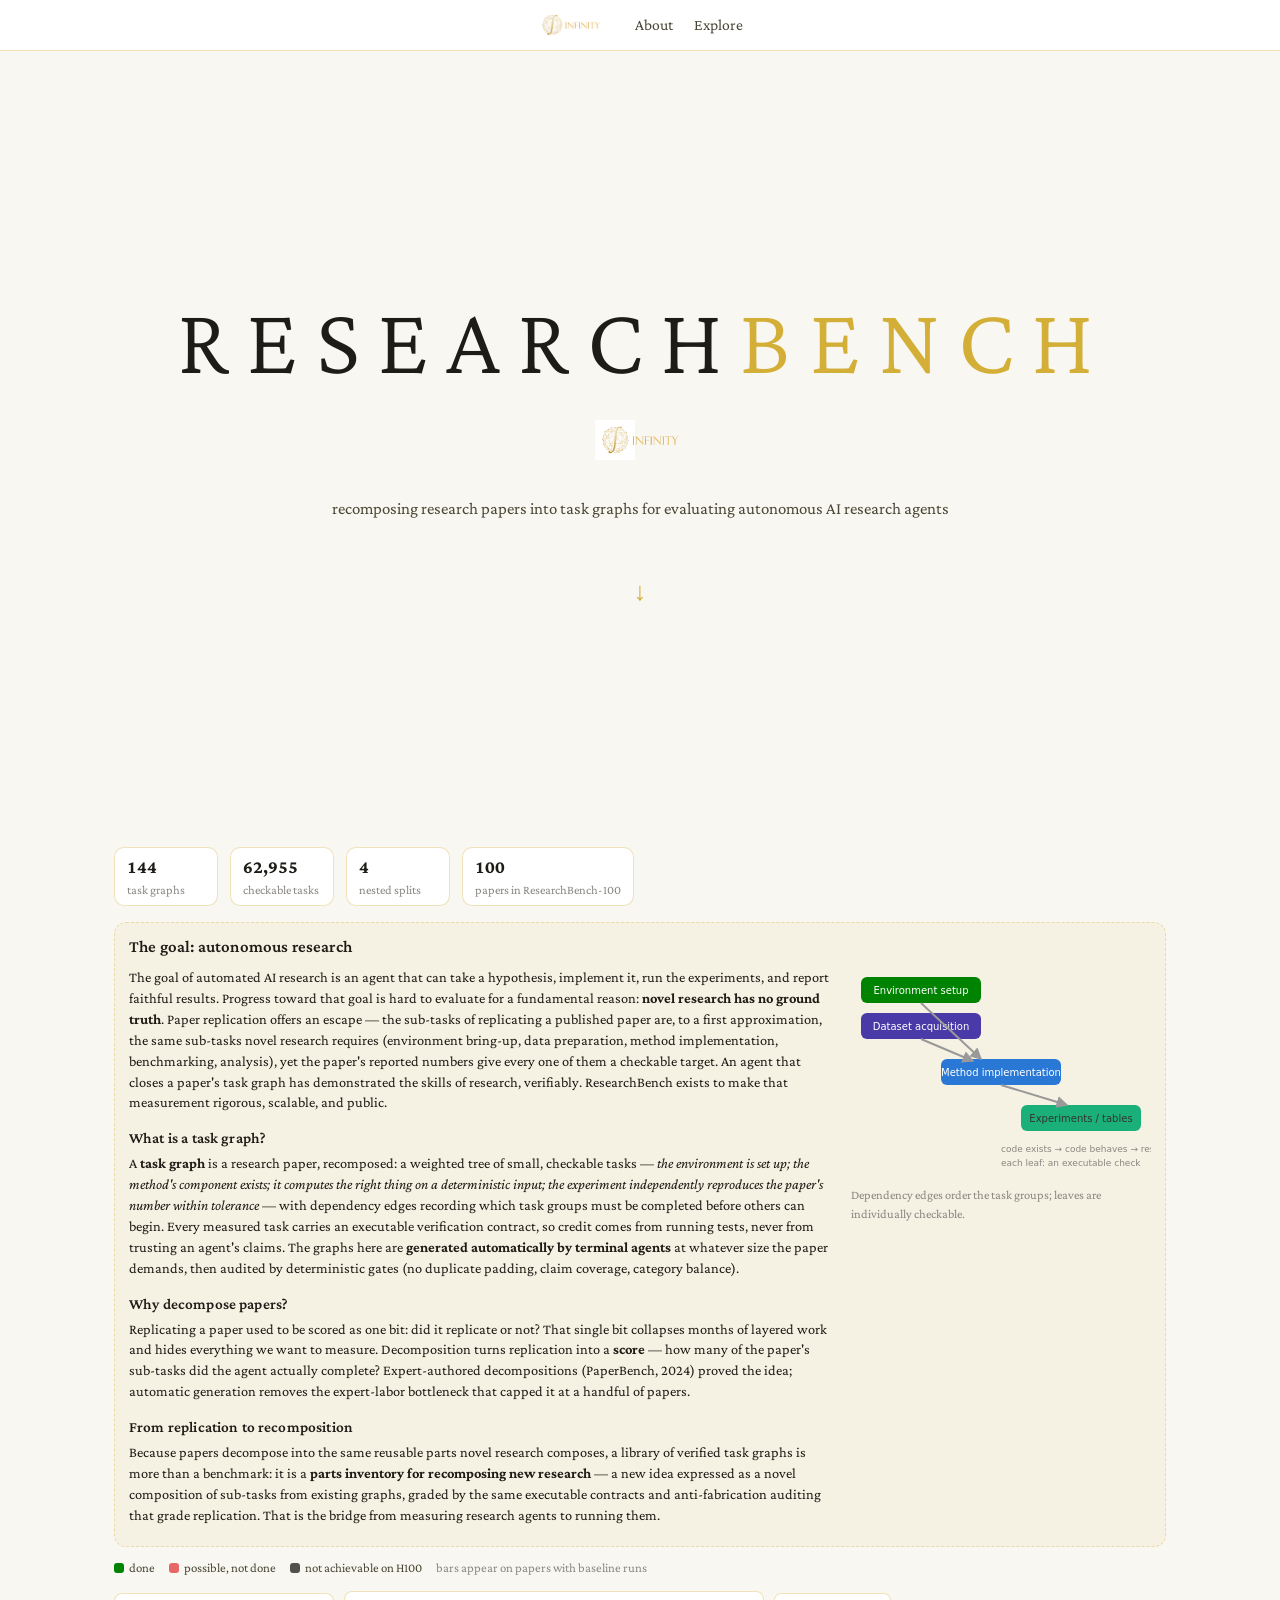
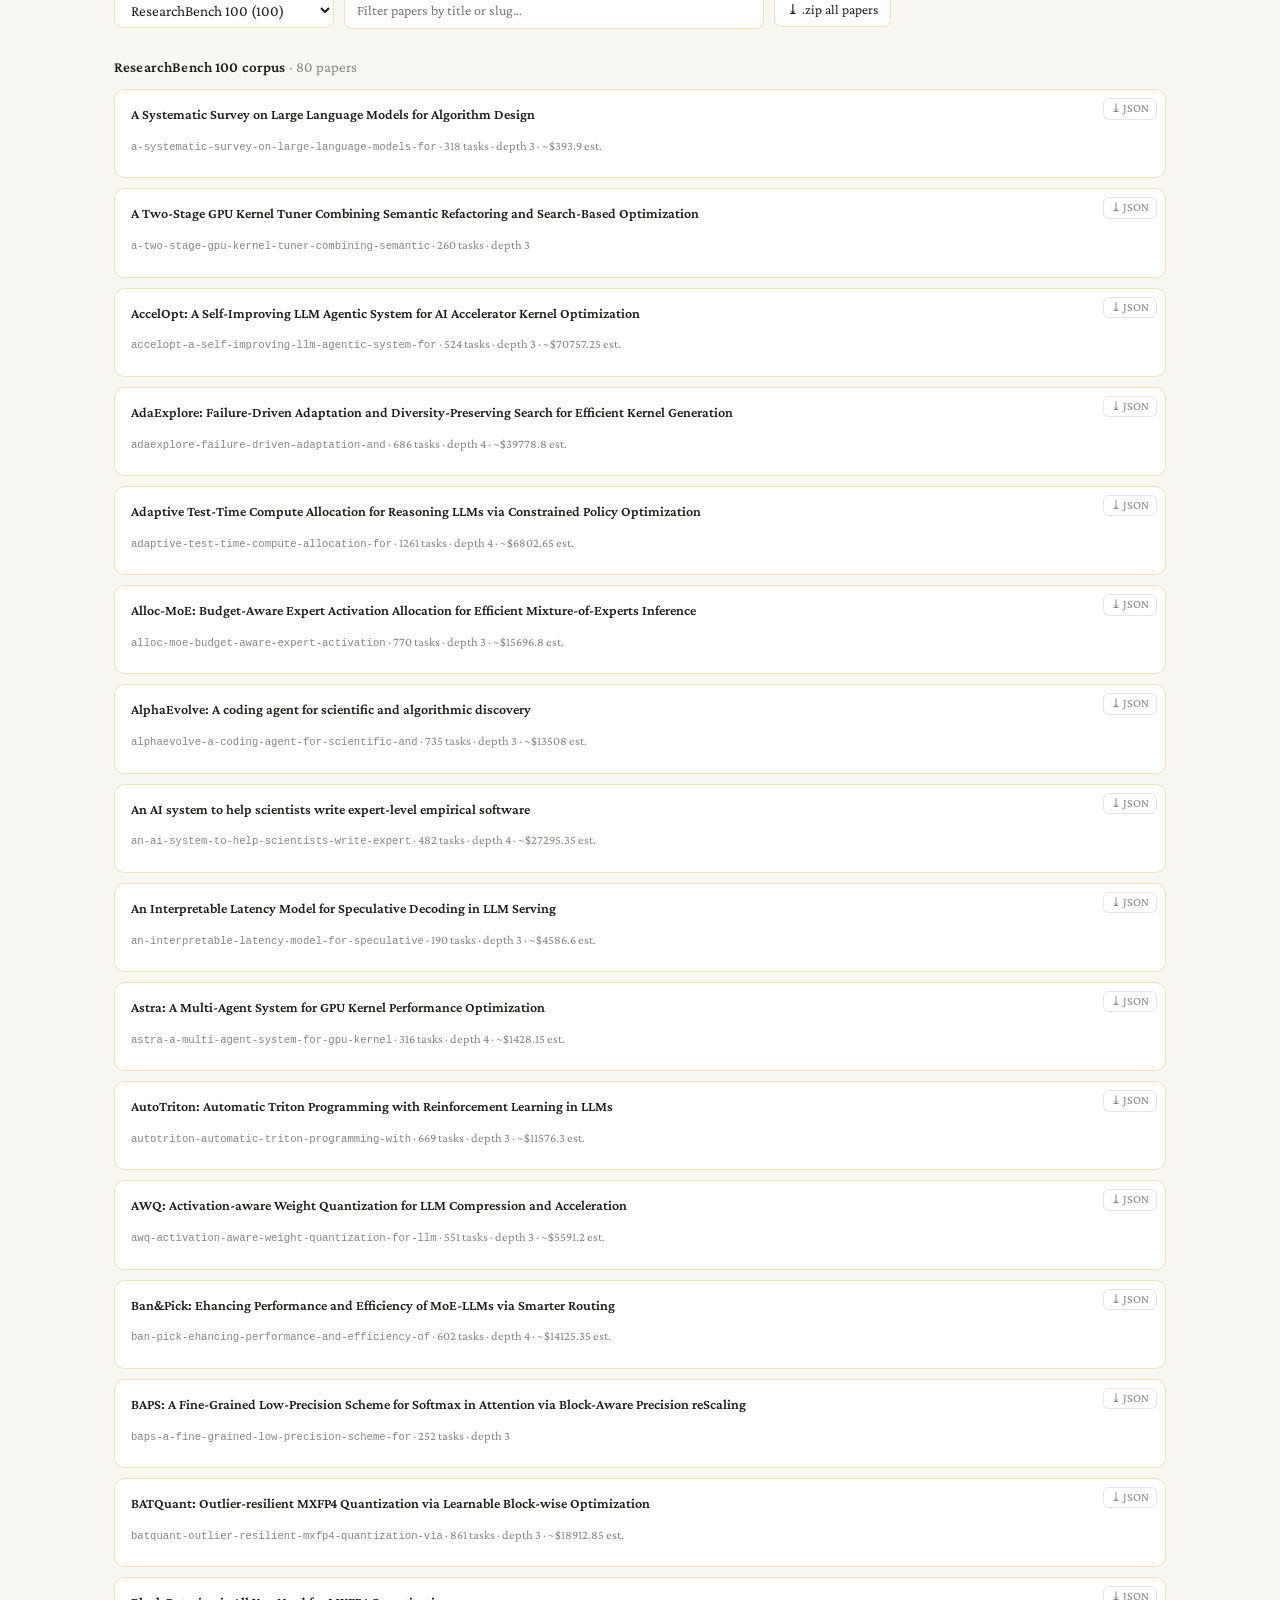
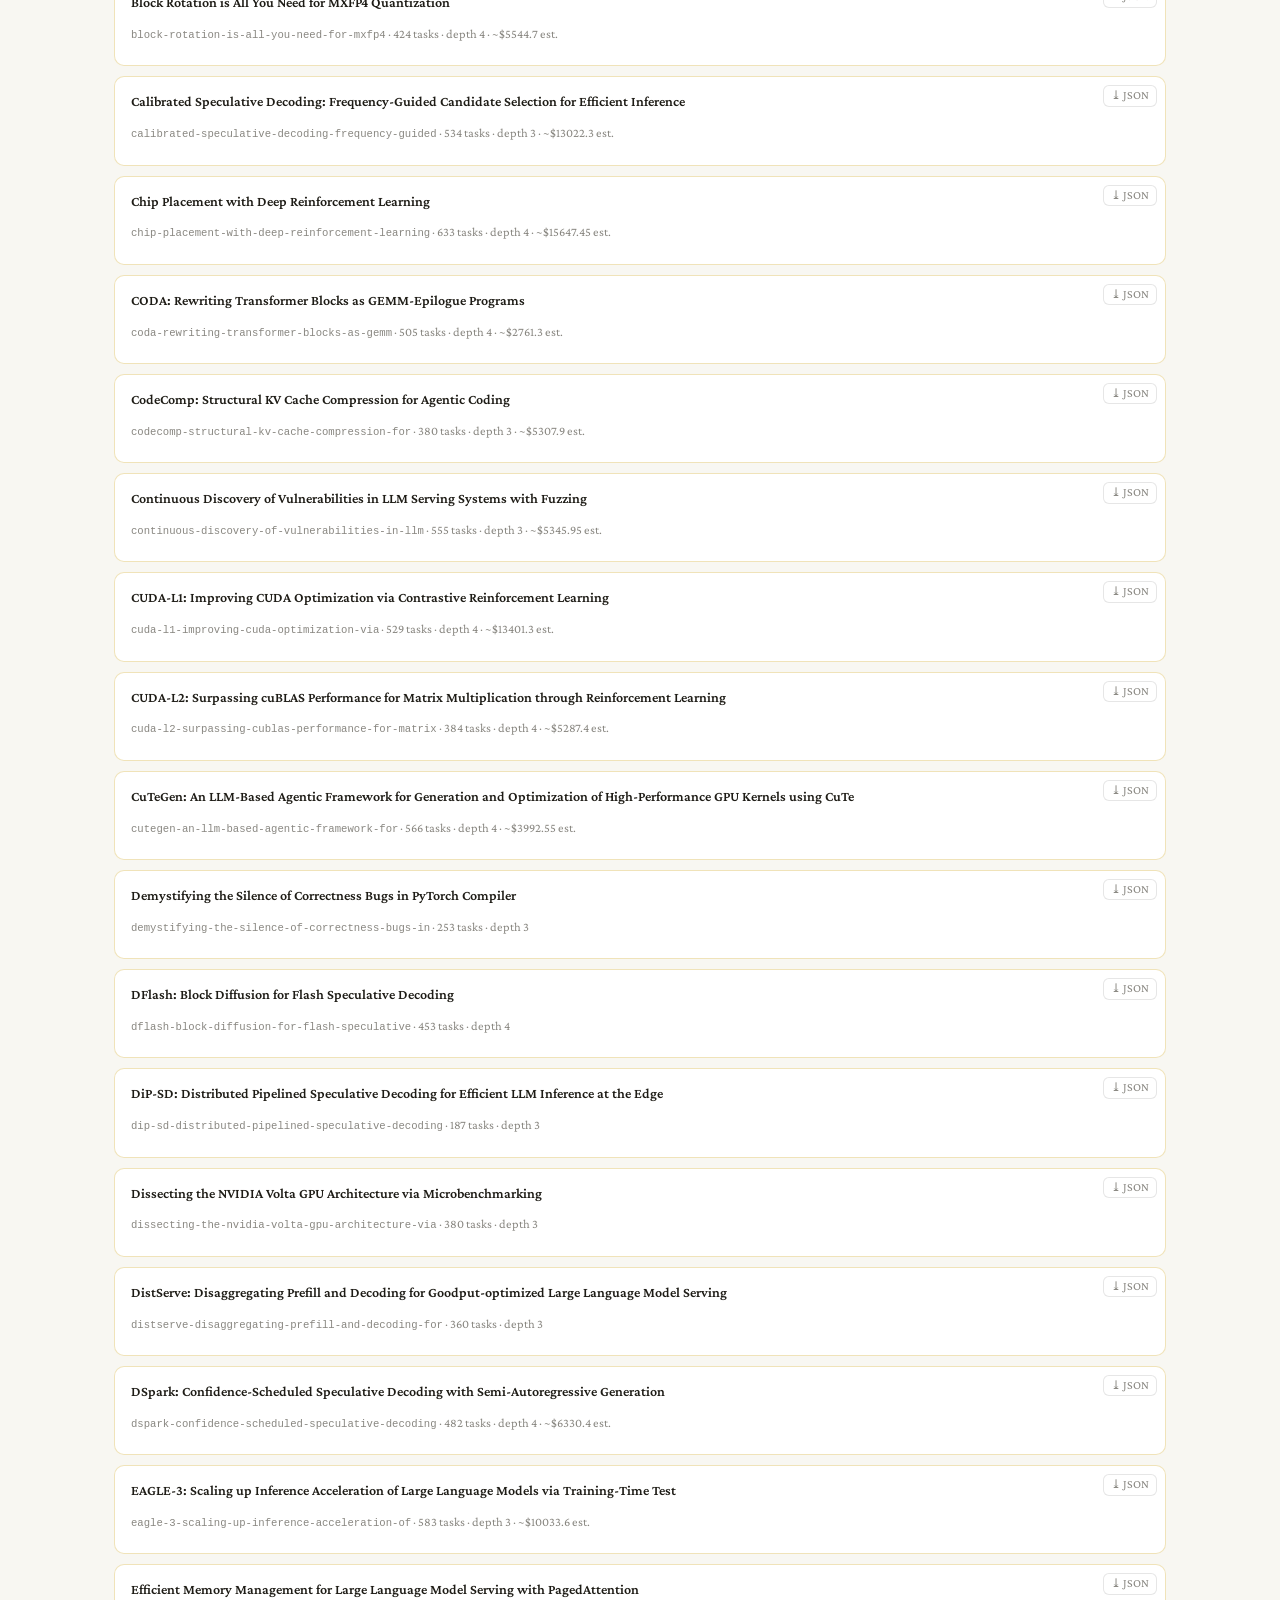
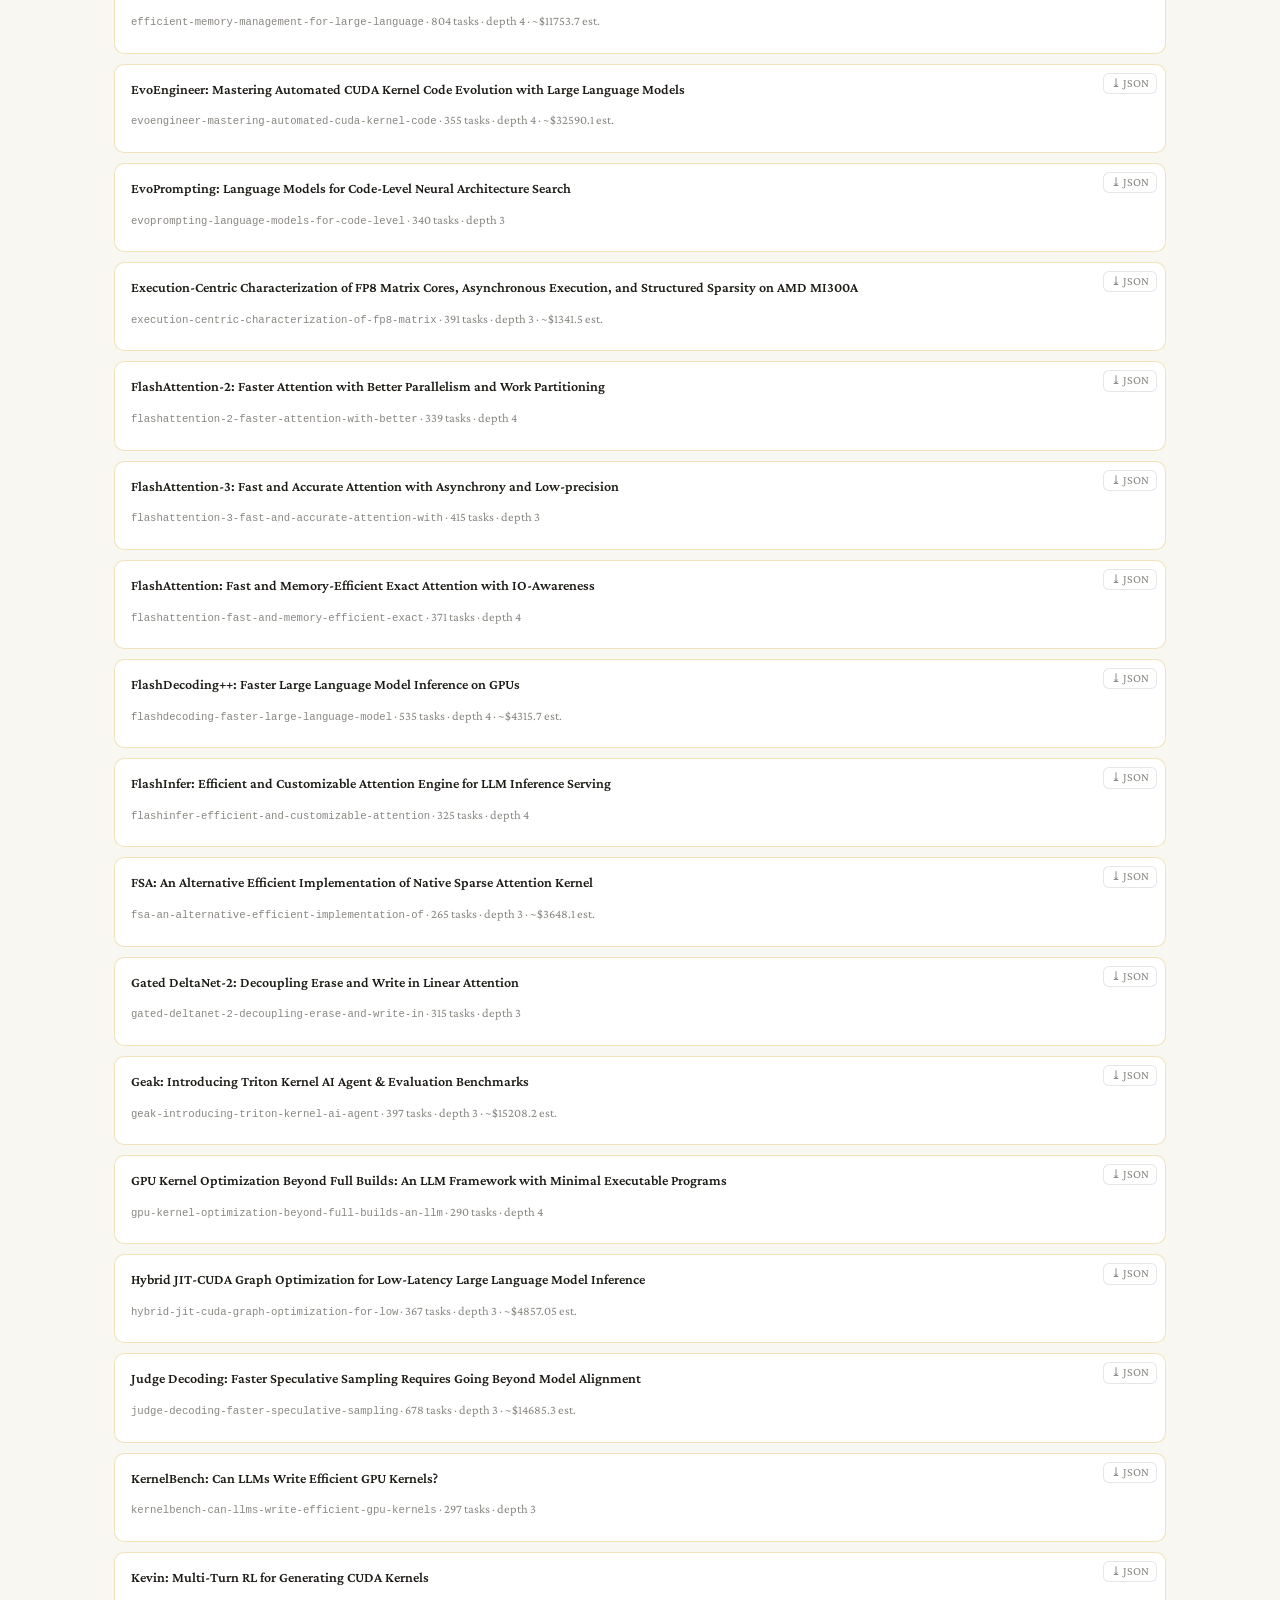
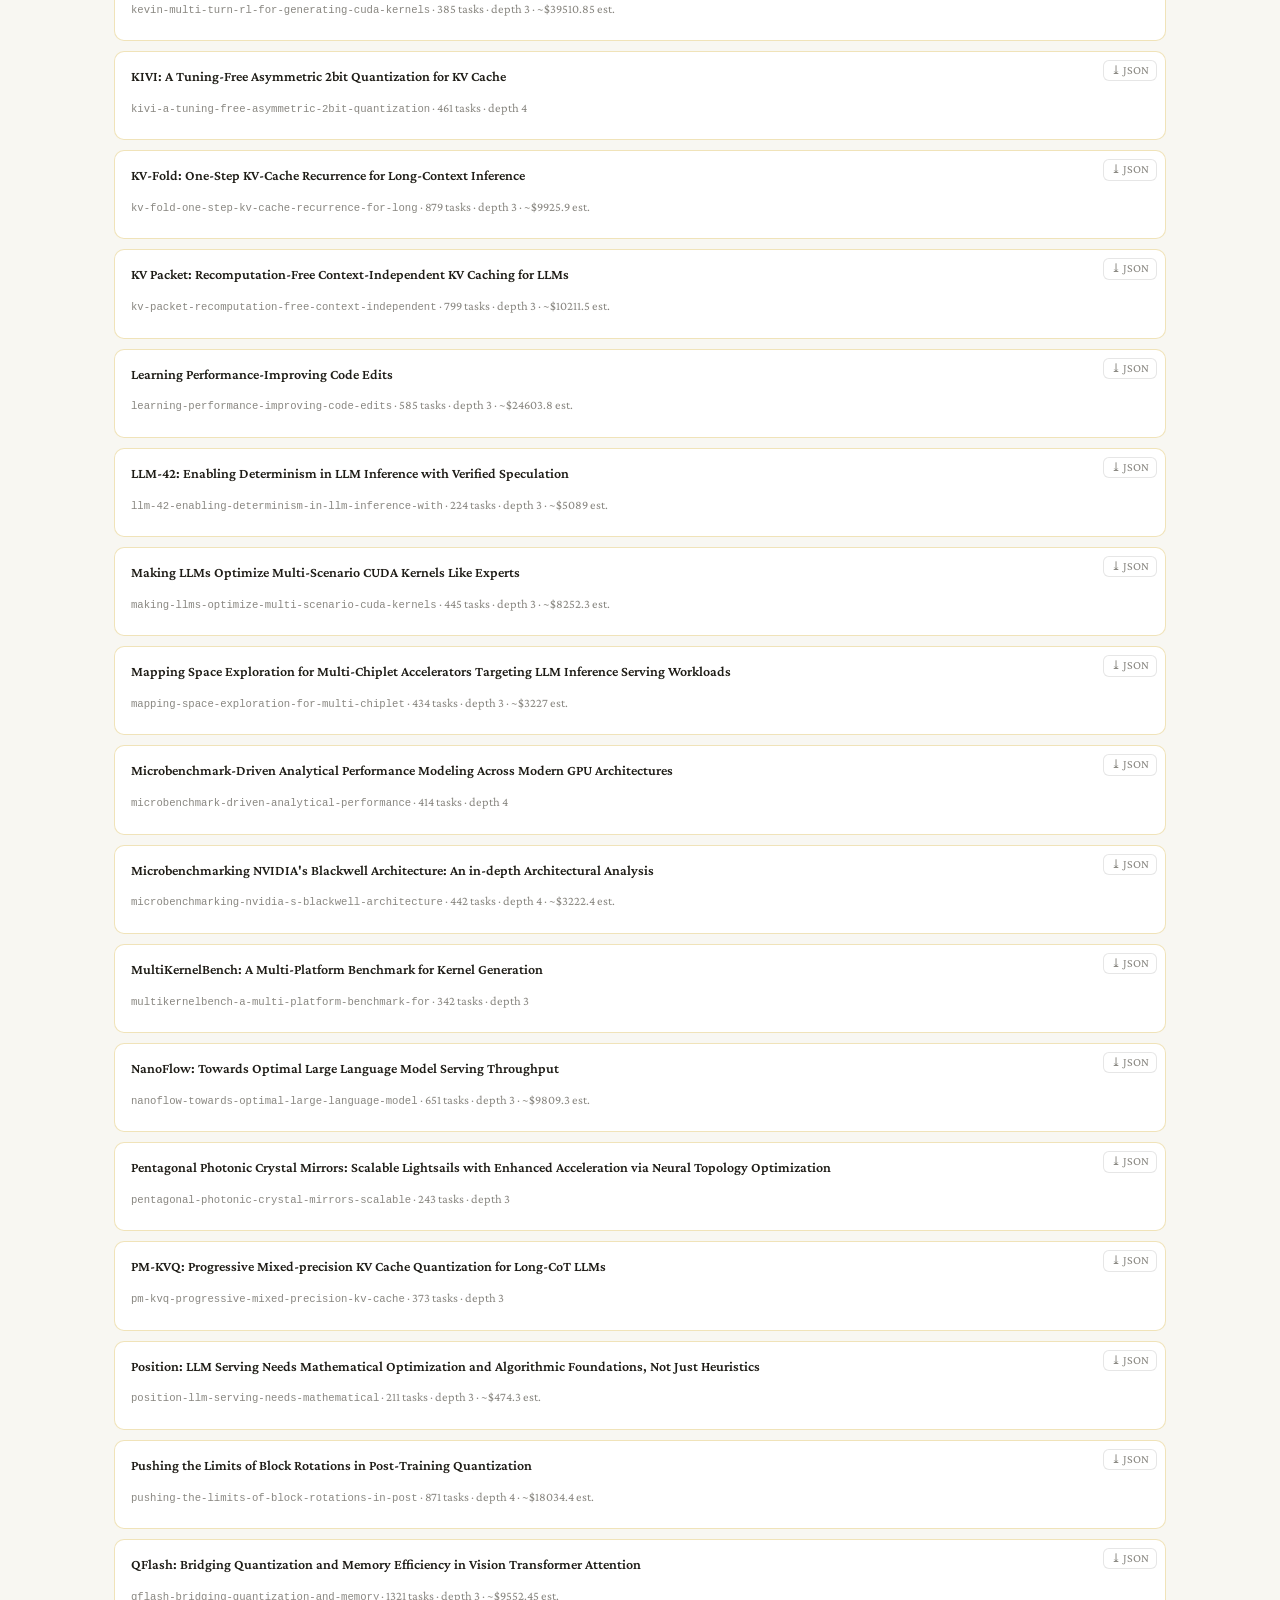
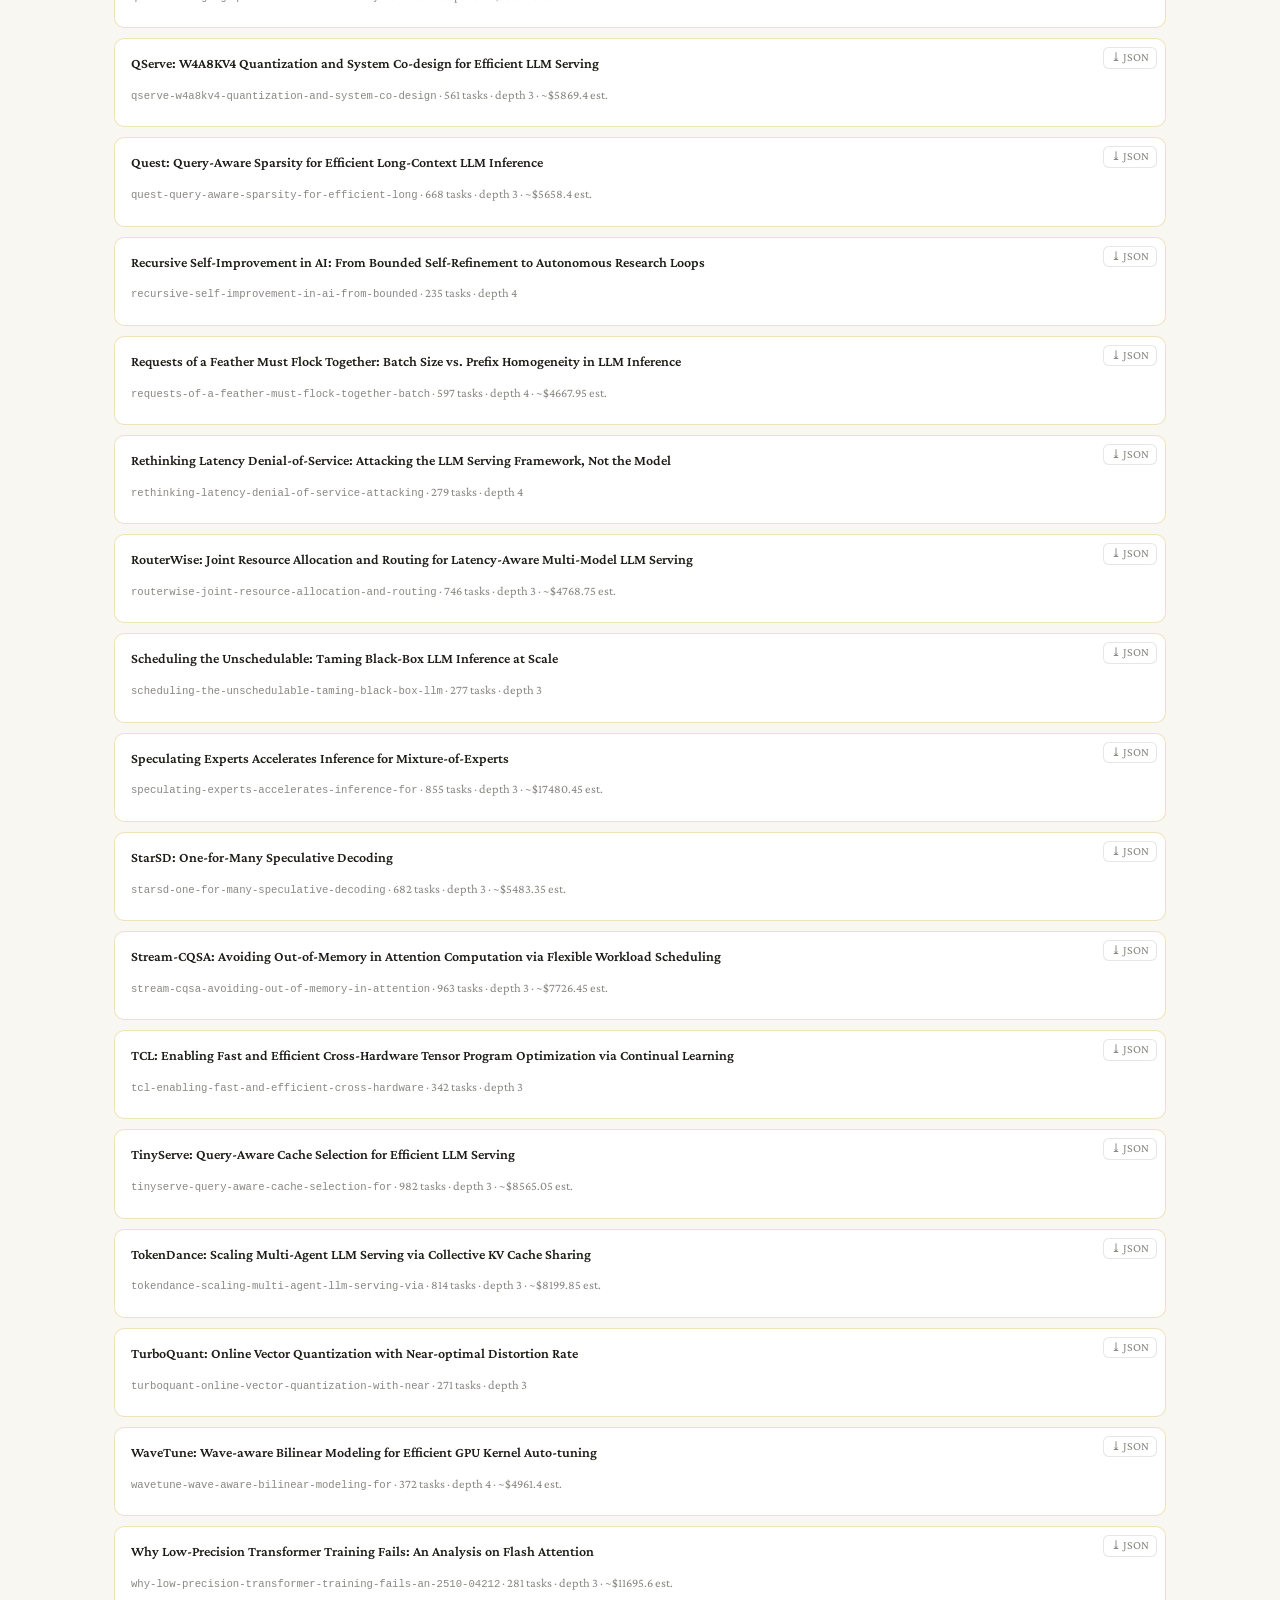
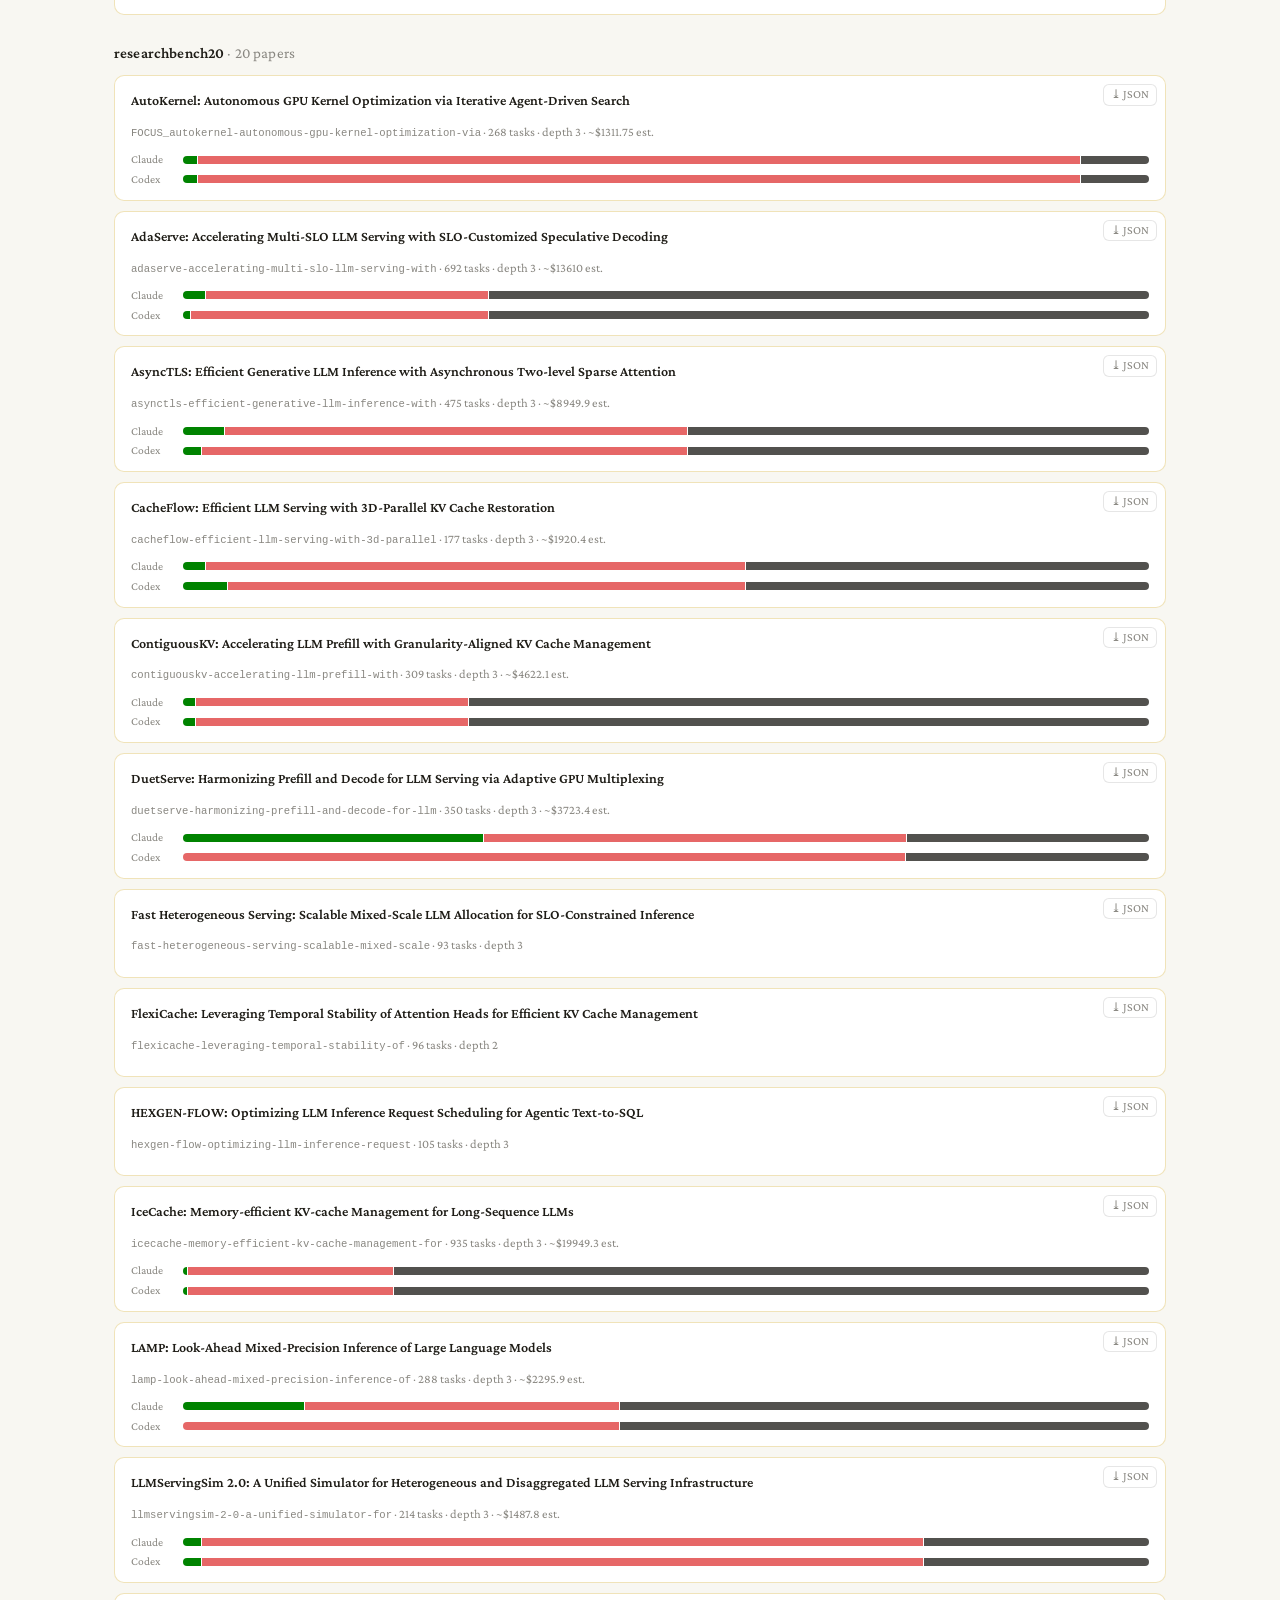
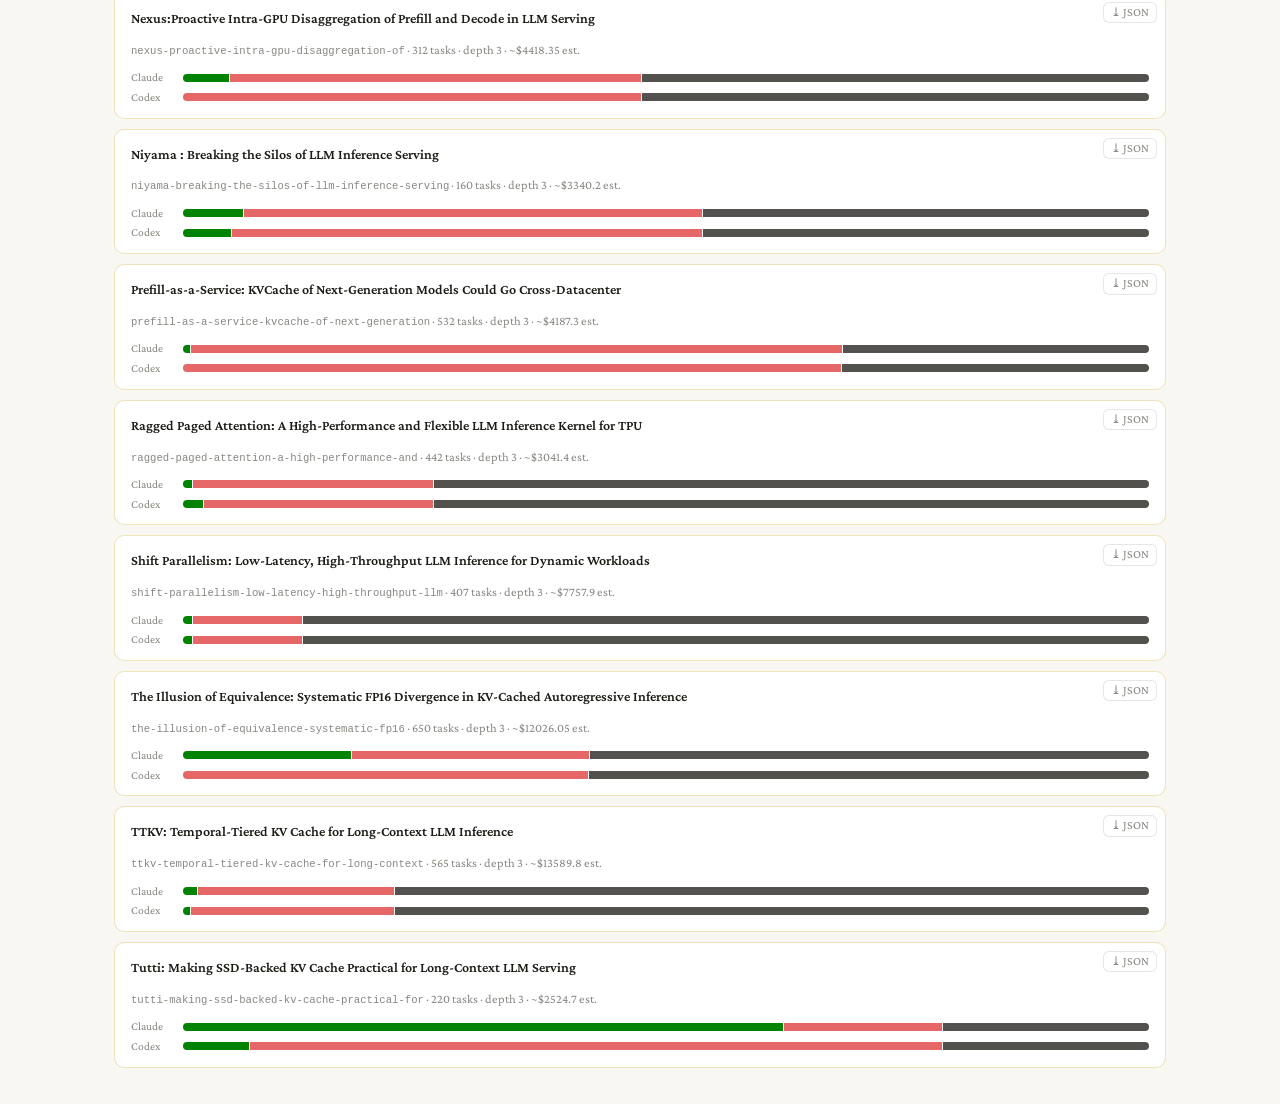
==== commit 74262eec: "Update rubric-explorer site from research-bench" ====
--- a/index.html
+++ b/index.html
@@ -6,17 +6,19 @@
   <title>ResearchBench — Task-Graph Explorer</title>
   <link rel="preconnect" href="https://fonts.googleapis.com" />
   <link href="https://fonts.googleapis.com/css2?family=Crimson+Pro:wght@300;400;600&display=swap" rel="stylesheet" />
-  <link rel="stylesheet" href="assets/style.css?v=11" />
+  <link rel="stylesheet" href="assets/style.css?v=12" />
 </head>
 <body class="brand">
-  <div class="container">
-    <header class="masthead">
+  <header class="masthead">
+    <div class="masthead-inner">
       <a class="brandmark" href="https://infinity.inc/" title="Infinity"><img src="assets/infinity_logo.png" alt="Infinity" height="30" /></a>
       <nav class="navlinks">
         <a href="#about">About</a>
         <a href="#explorer">Explore</a>
       </nav>
-    </header>
+    </div>
+  </header>
+  <div class="container">
     <section class="intro" aria-label="Infinity ResearchBench">
       <div class="intro-word" aria-hidden="true"><span>R</span><span>E</span><span>S</span><span>E</span><span>A</span><span>R</span><span>C</span><span>H</span><span>B</span><span>E</span><span>N</span><span>C</span><span>H</span></div>
       <p class="intro-sub byline"><img src="assets/infinity_logo.png" alt="by Infinity" height="40" /></p>
@@ -109,7 +111,7 @@
     <div id="collections" class="explorer"><p class="empty">Loading…</p></div>
   </div>
 
-  <script src="assets/common.js?v=11"></script>
-  <script src="assets/home.js?v=11"></script>
+  <script src="assets/common.js?v=12"></script>
+  <script src="assets/home.js?v=12"></script>
 </body>
 </html>
--- a/assets/style.css
+++ b/assets/style.css
@@ -440,3 +440,7 @@
 .searchbar input { flex: 1; }
 body.brand .zip-all { white-space: nowrap; font-size: 0.85rem; text-decoration: none; border: 1px solid var(--brand-accent-line); border-radius: 7px; padding: 6px 12px; color: #1e1c16; background: #fff; }
 body.brand .zip-all:hover { border-color: var(--brand-accent); color: var(--brand-accent); }
+/* v12: full-bleed masthead */
+body.brand .masthead { margin: 0; width: 100%; background: #fff; border-bottom: 1px solid var(--brand-accent-line); padding: 0; }
+body.brand .masthead-inner { max-width: 1100px; margin: 0 auto; padding: 10px 24px; display: flex; align-items: center; gap: 12px; }
+body.brand .masthead-inner .navlinks { margin-left: auto; }
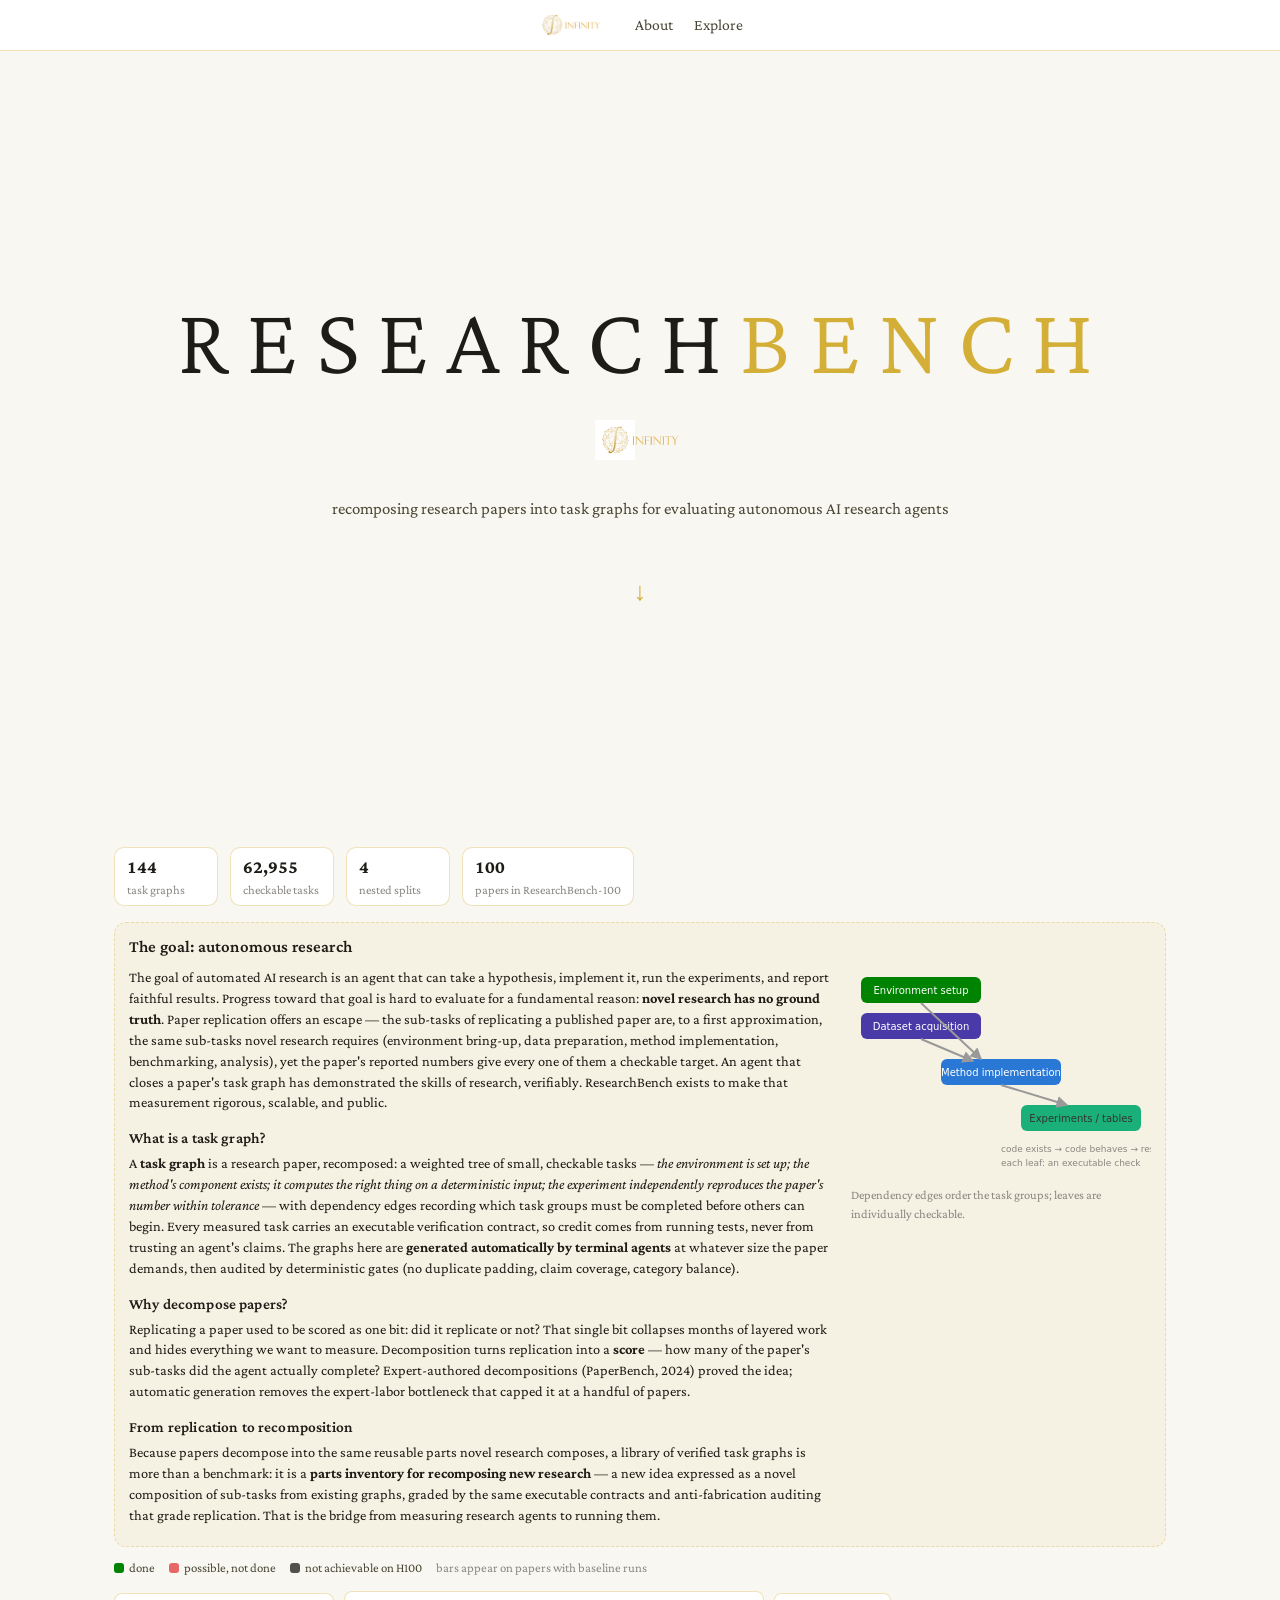
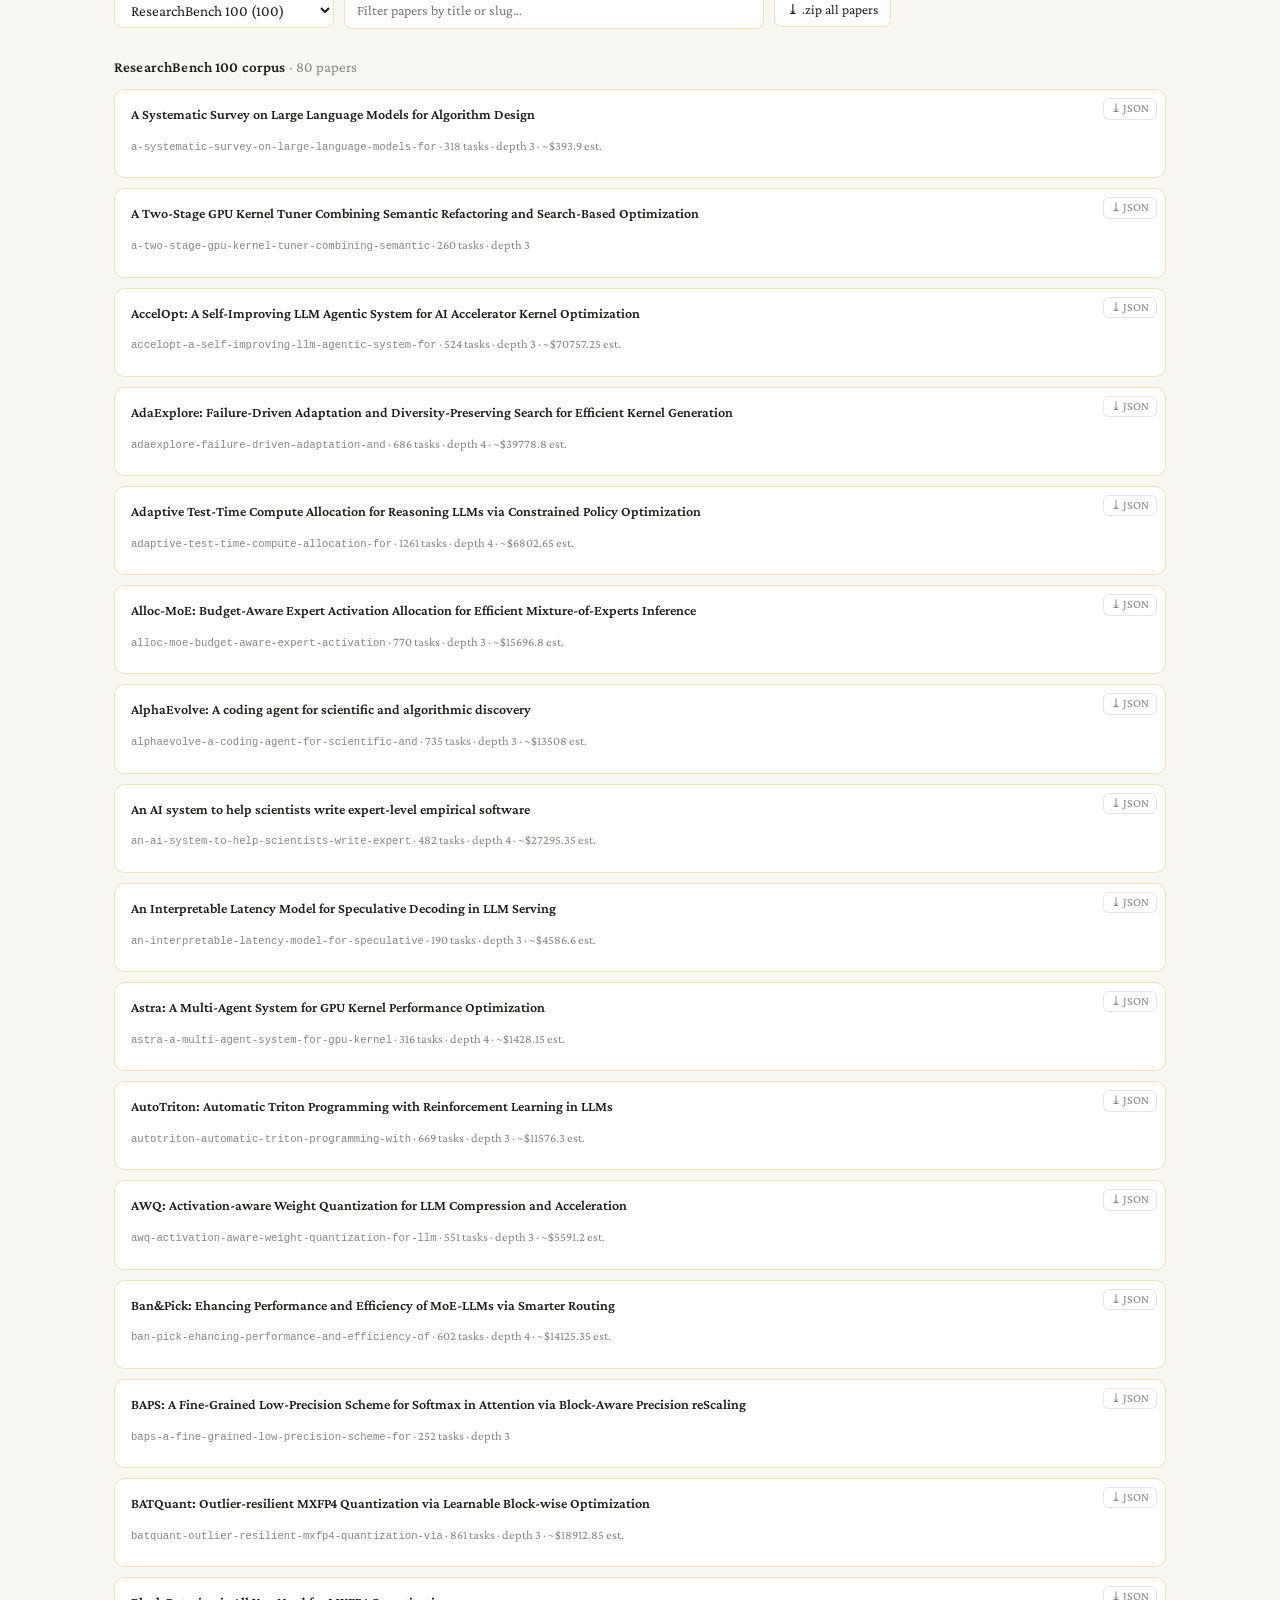
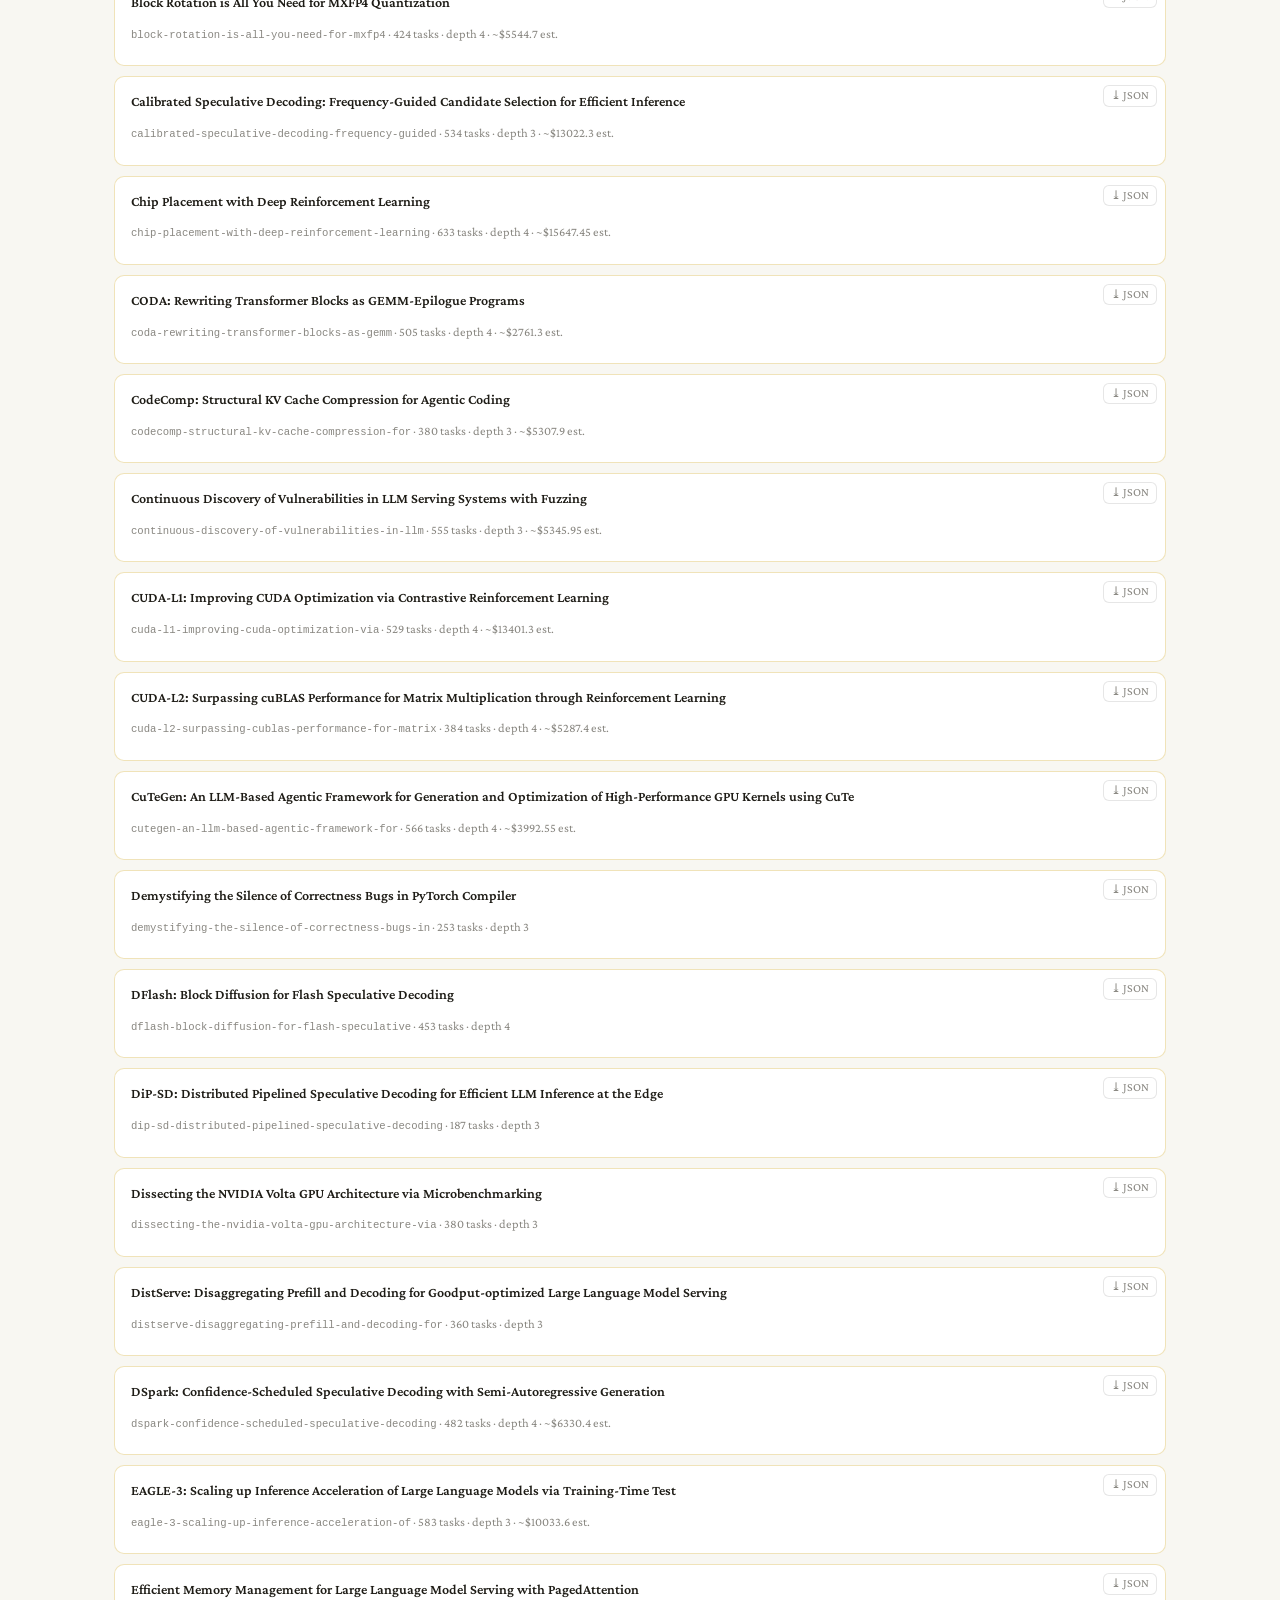
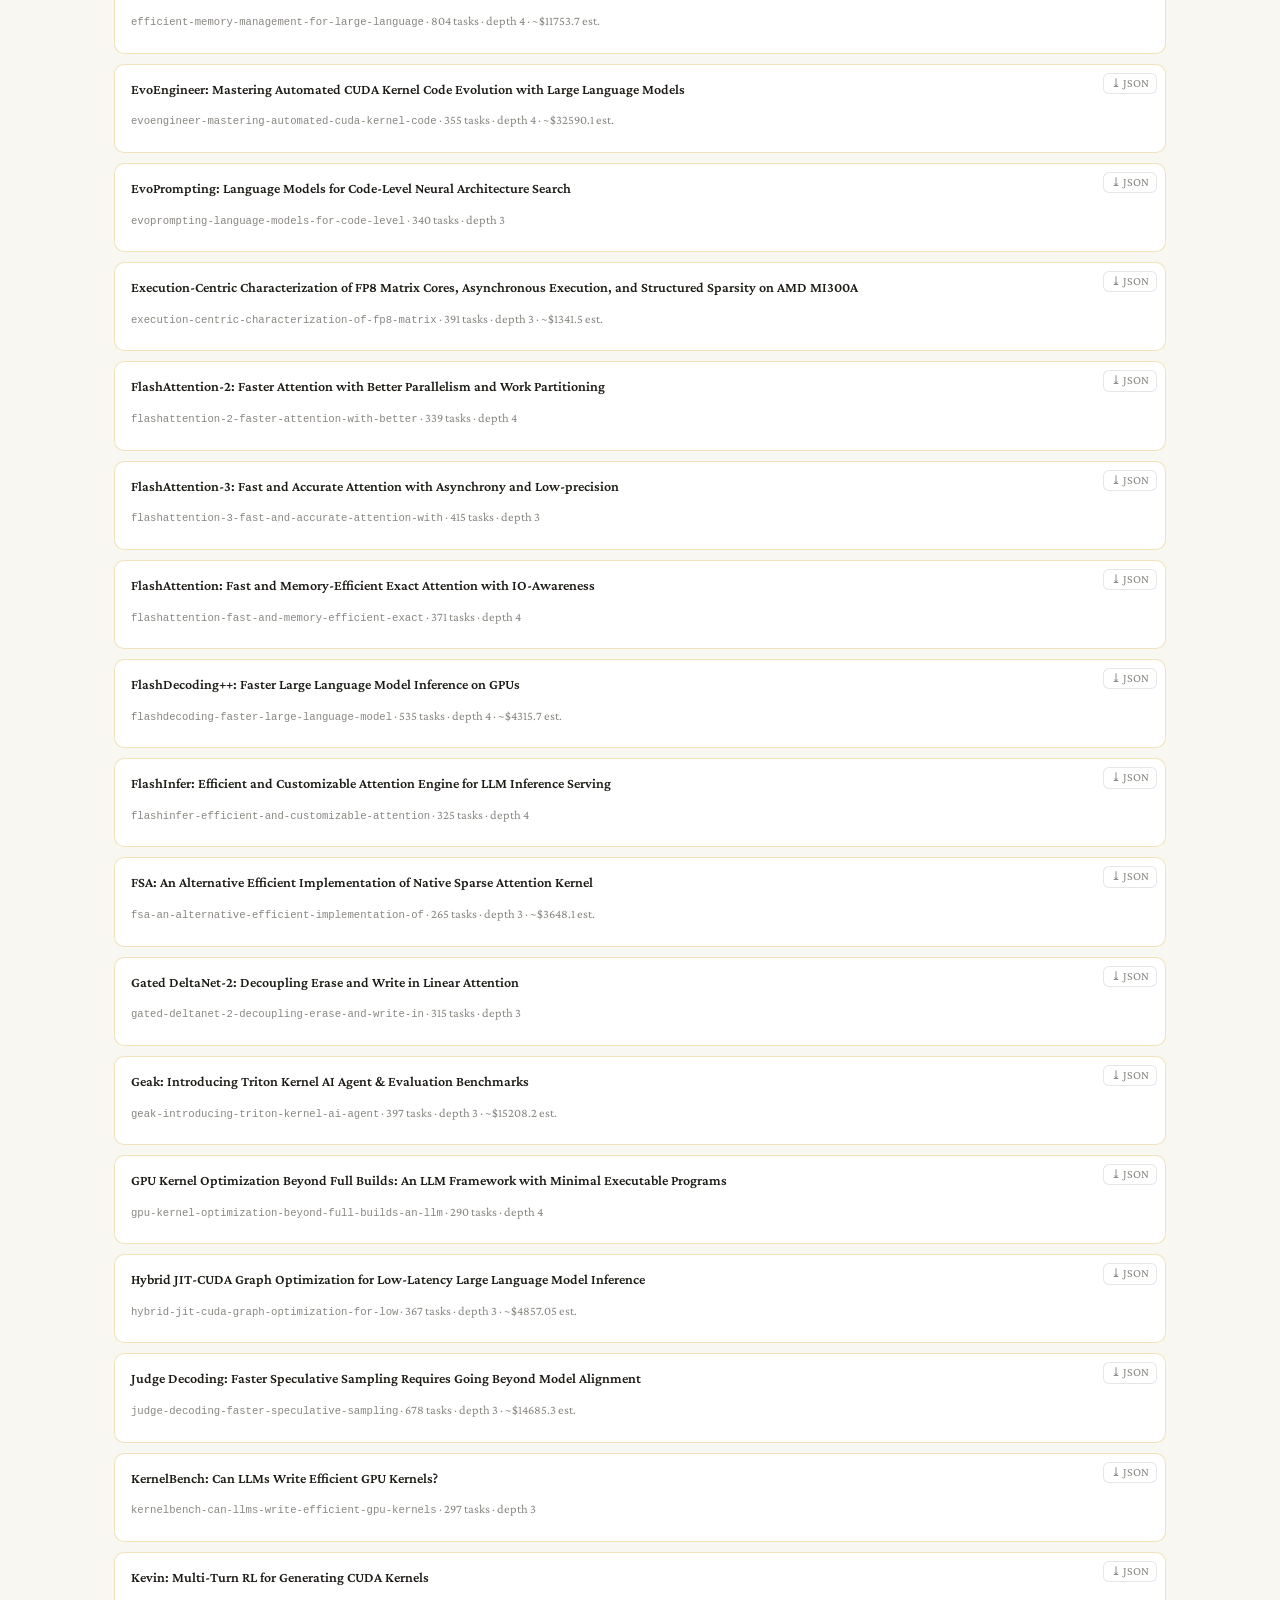
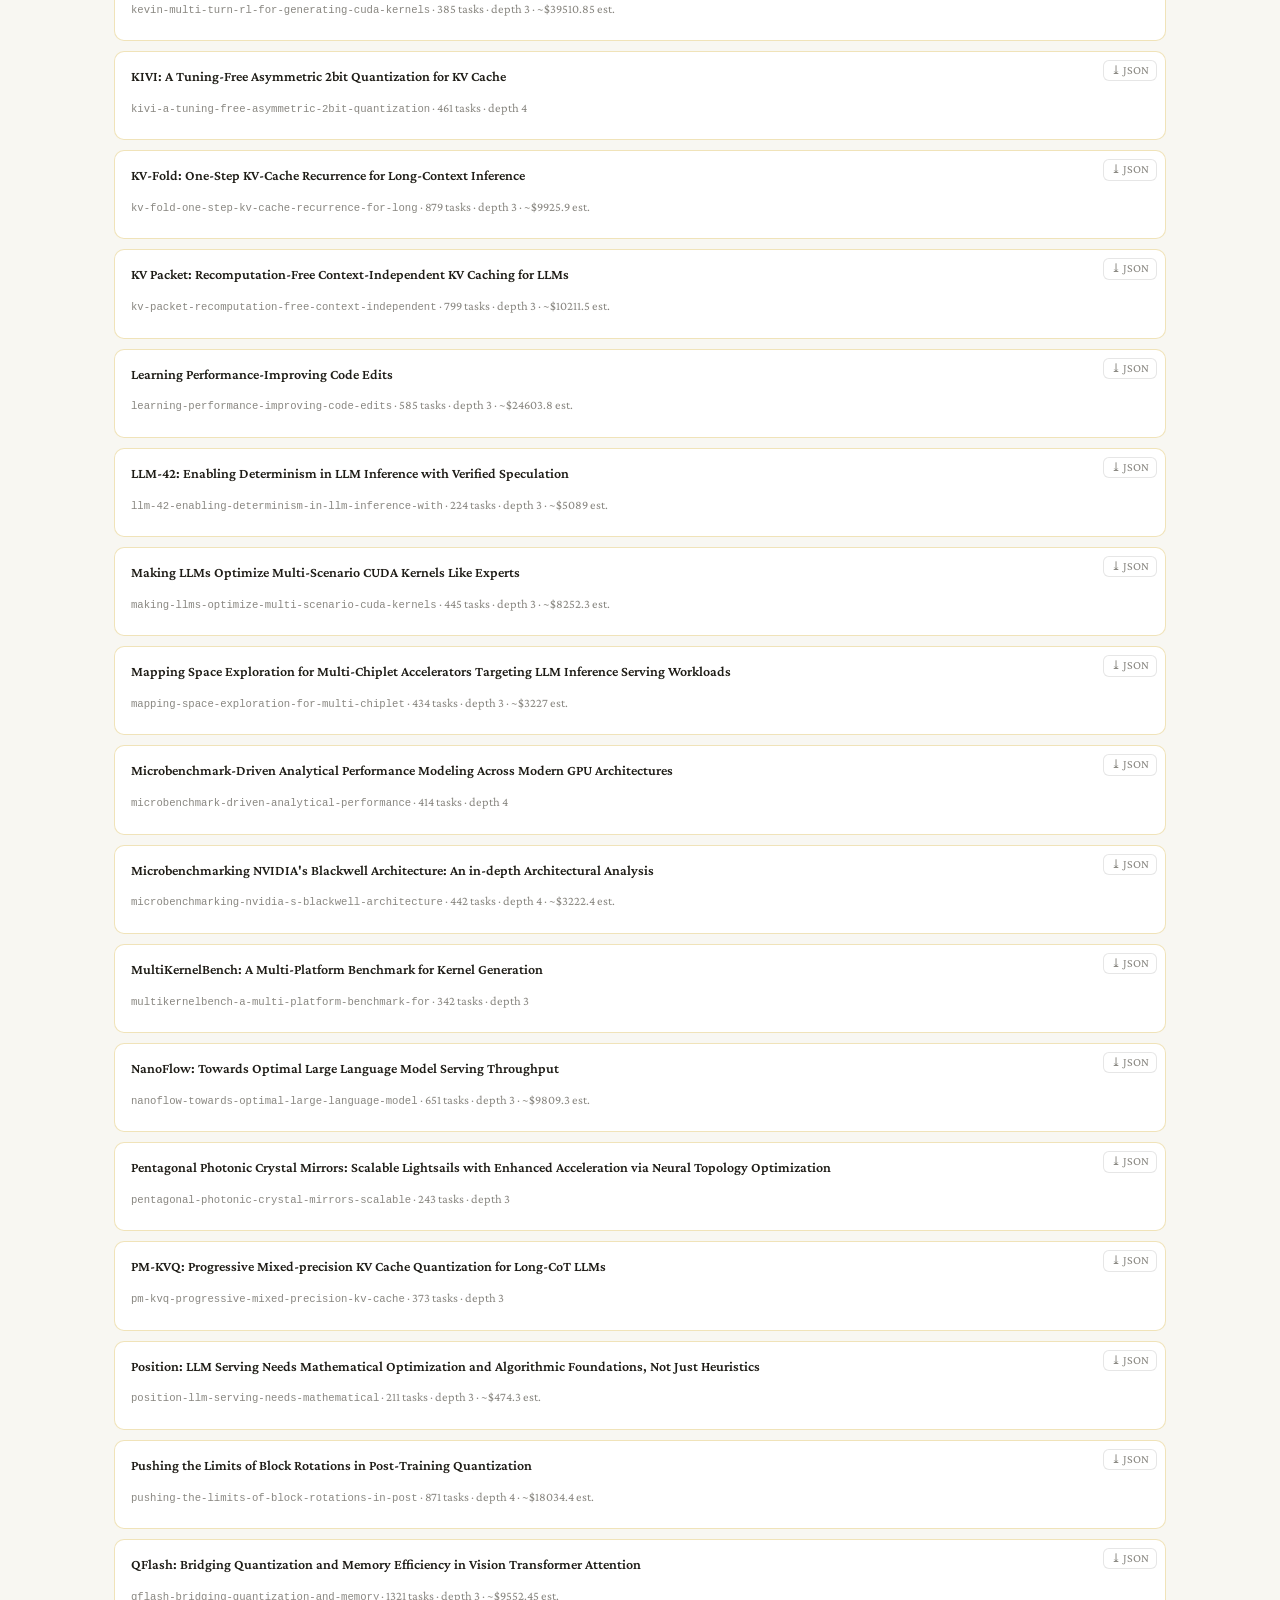
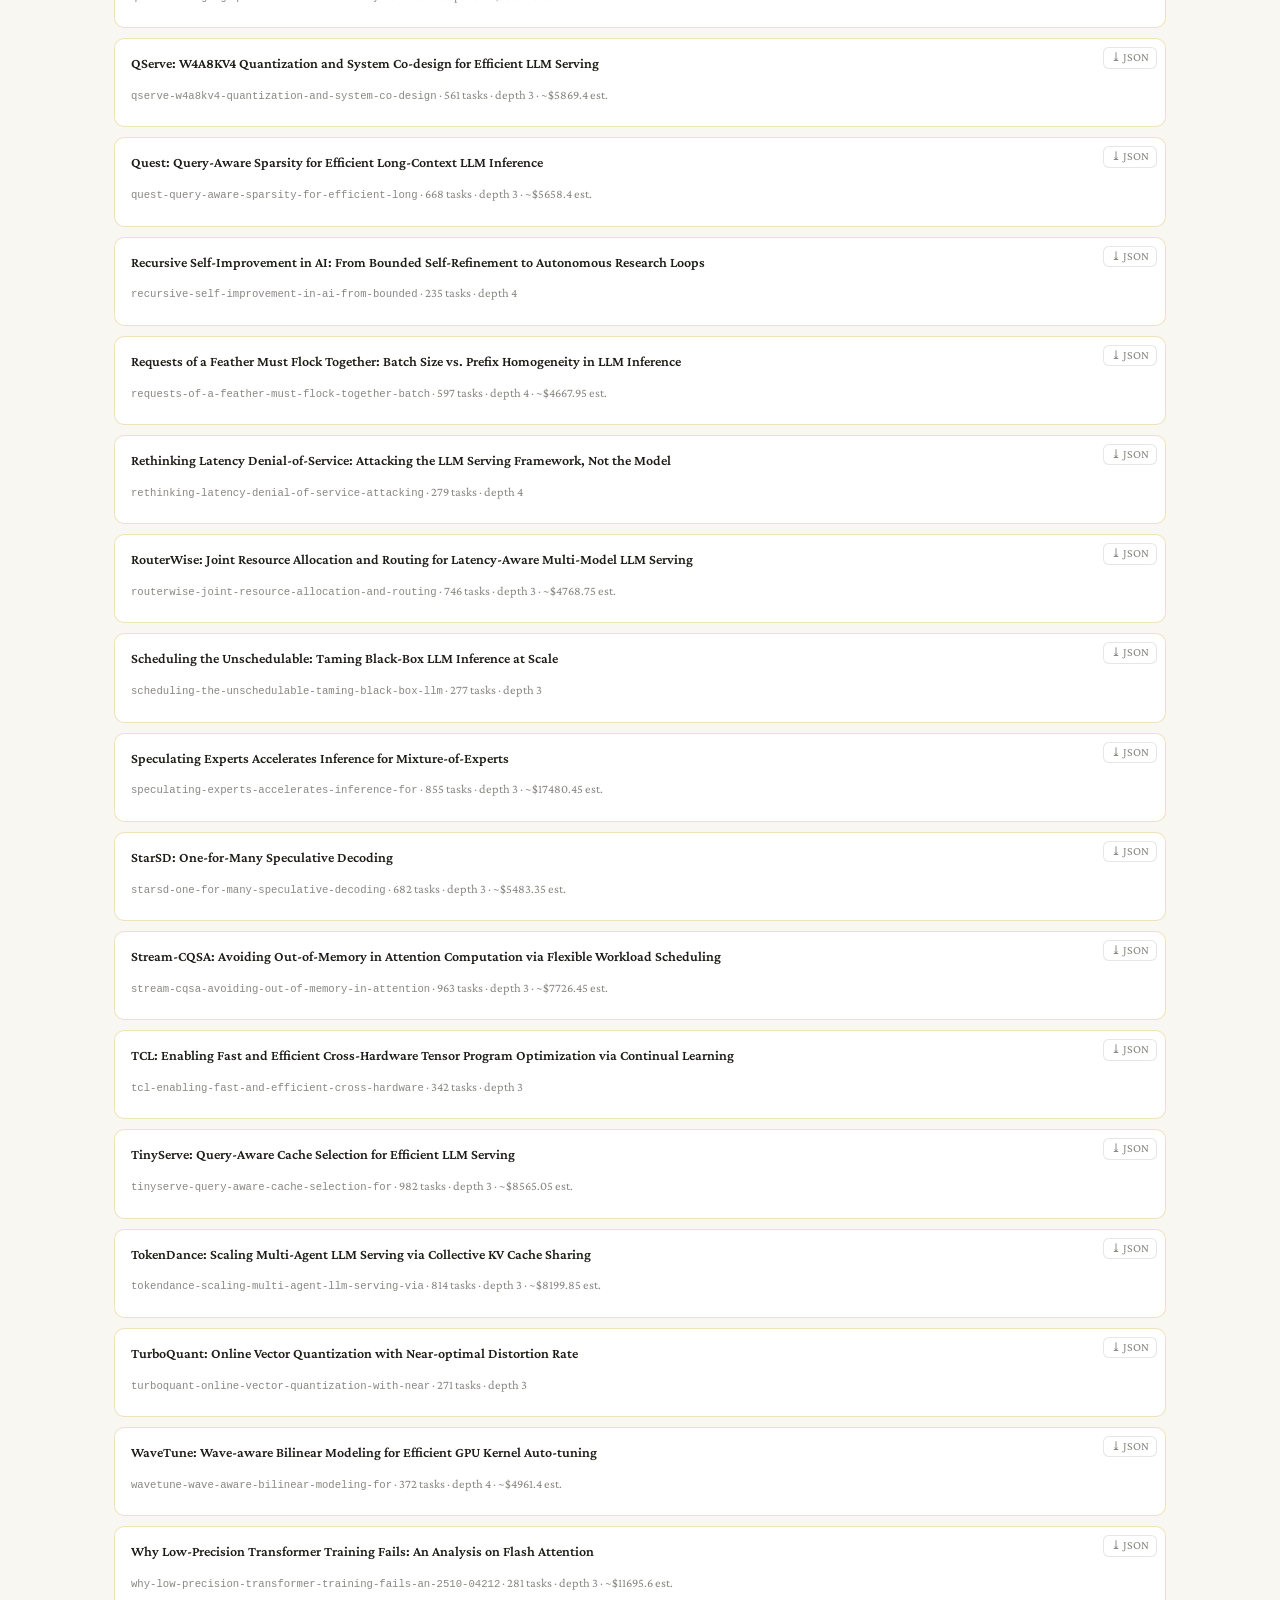
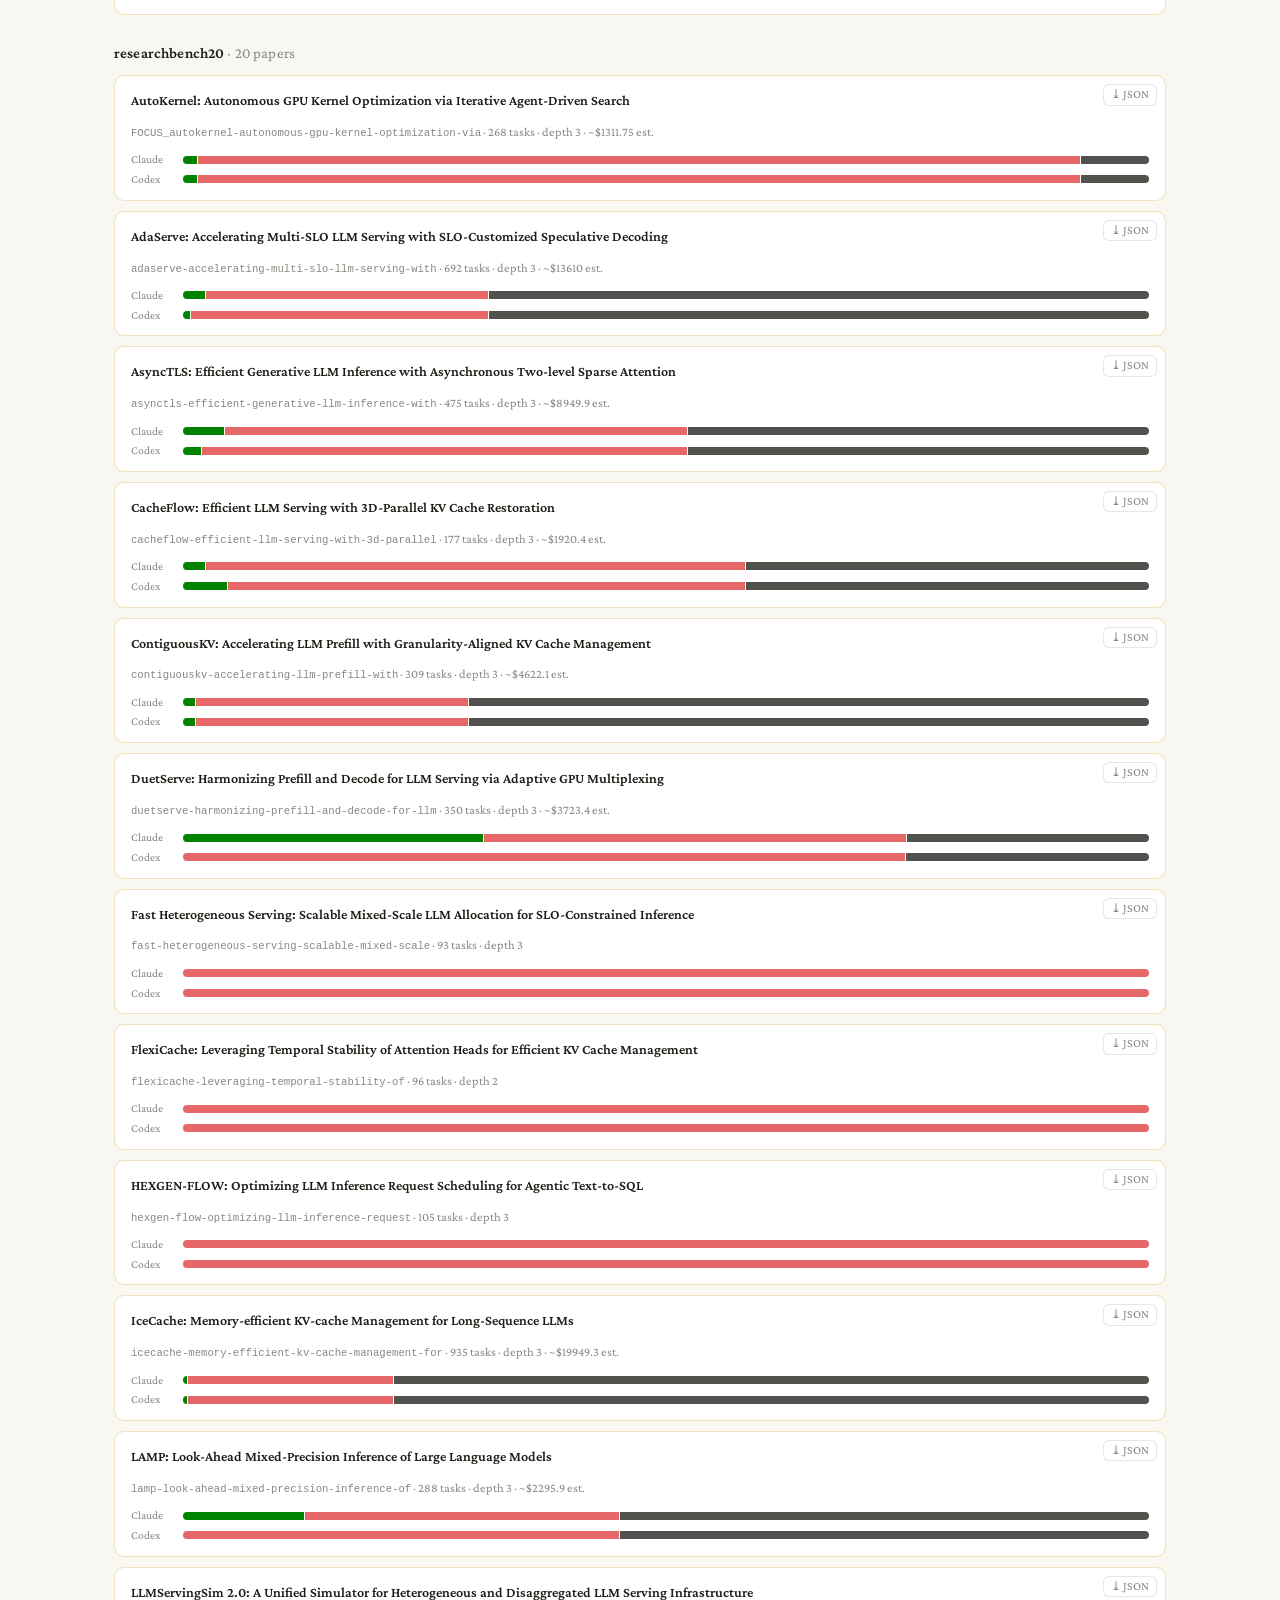
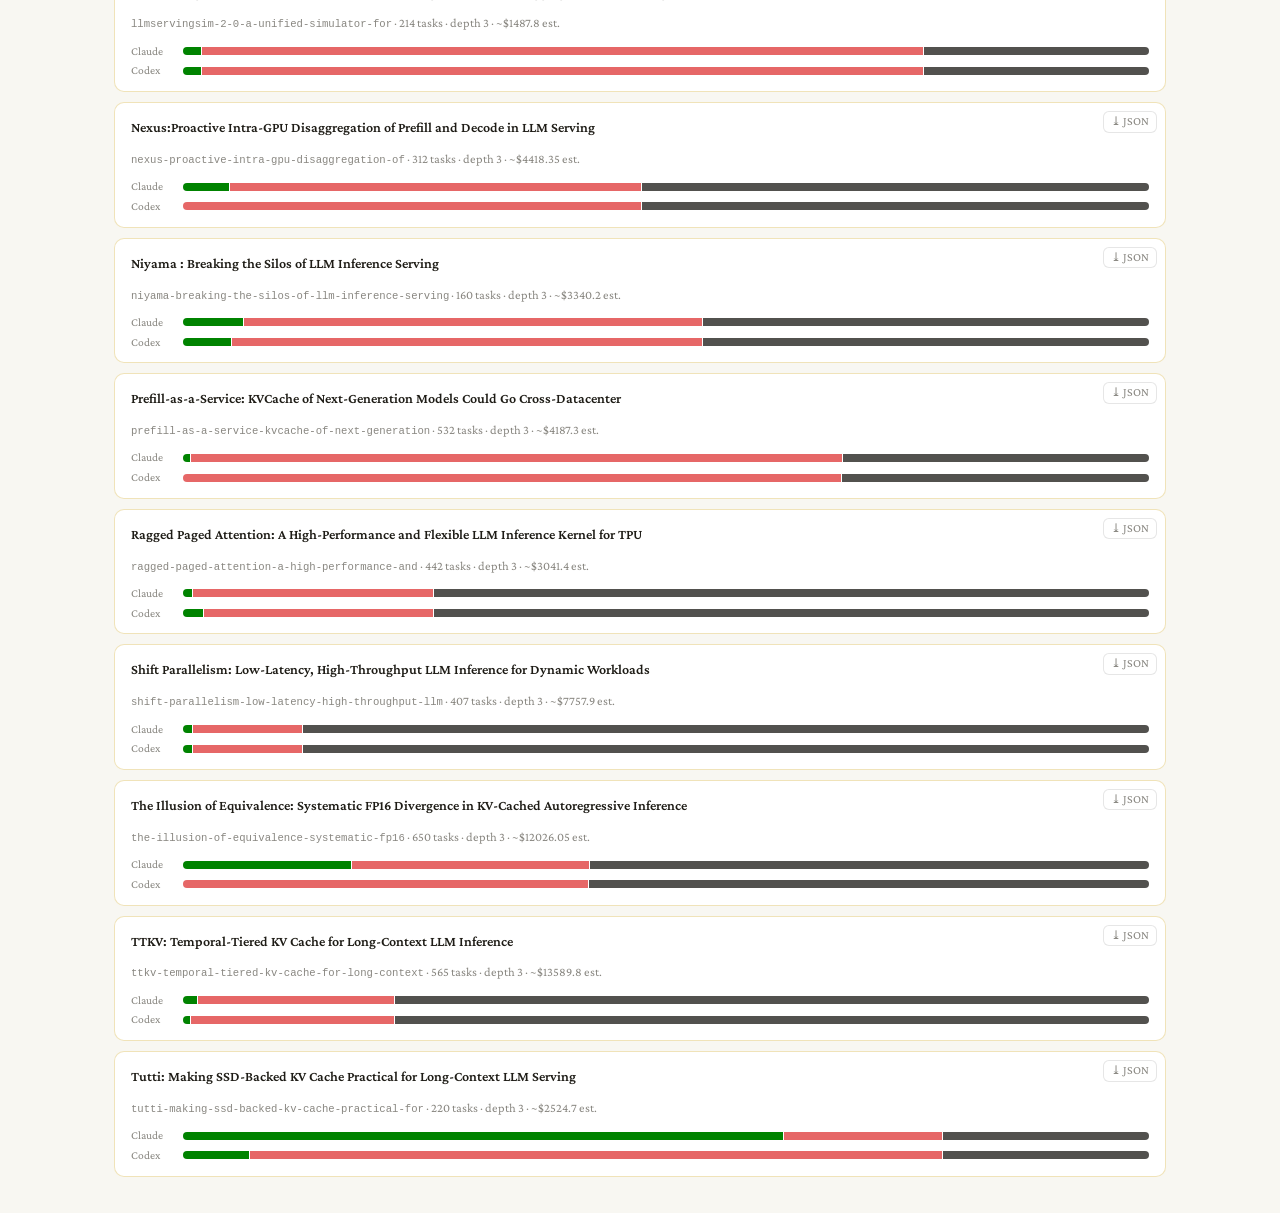
==== commit 3ae1983c: "Update rubric-explorer site from research-bench" ====
--- a/index.html
+++ b/index.html
@@ -6,7 +6,7 @@
   <title>ResearchBench — Task-Graph Explorer</title>
   <link rel="preconnect" href="https://fonts.googleapis.com" />
   <link href="https://fonts.googleapis.com/css2?family=Crimson+Pro:wght@300;400;600&display=swap" rel="stylesheet" />
-  <link rel="stylesheet" href="assets/style.css?v=12" />
+  <link rel="stylesheet" href="assets/style.css?v=13" />
 </head>
 <body class="brand">
   <header class="masthead">
@@ -111,7 +111,7 @@
     <div id="collections" class="explorer"><p class="empty">Loading…</p></div>
   </div>
 
-  <script src="assets/common.js?v=12"></script>
-  <script src="assets/home.js?v=12"></script>
+  <script src="assets/common.js?v=13"></script>
+  <script src="assets/home.js?v=13"></script>
 </body>
 </html>
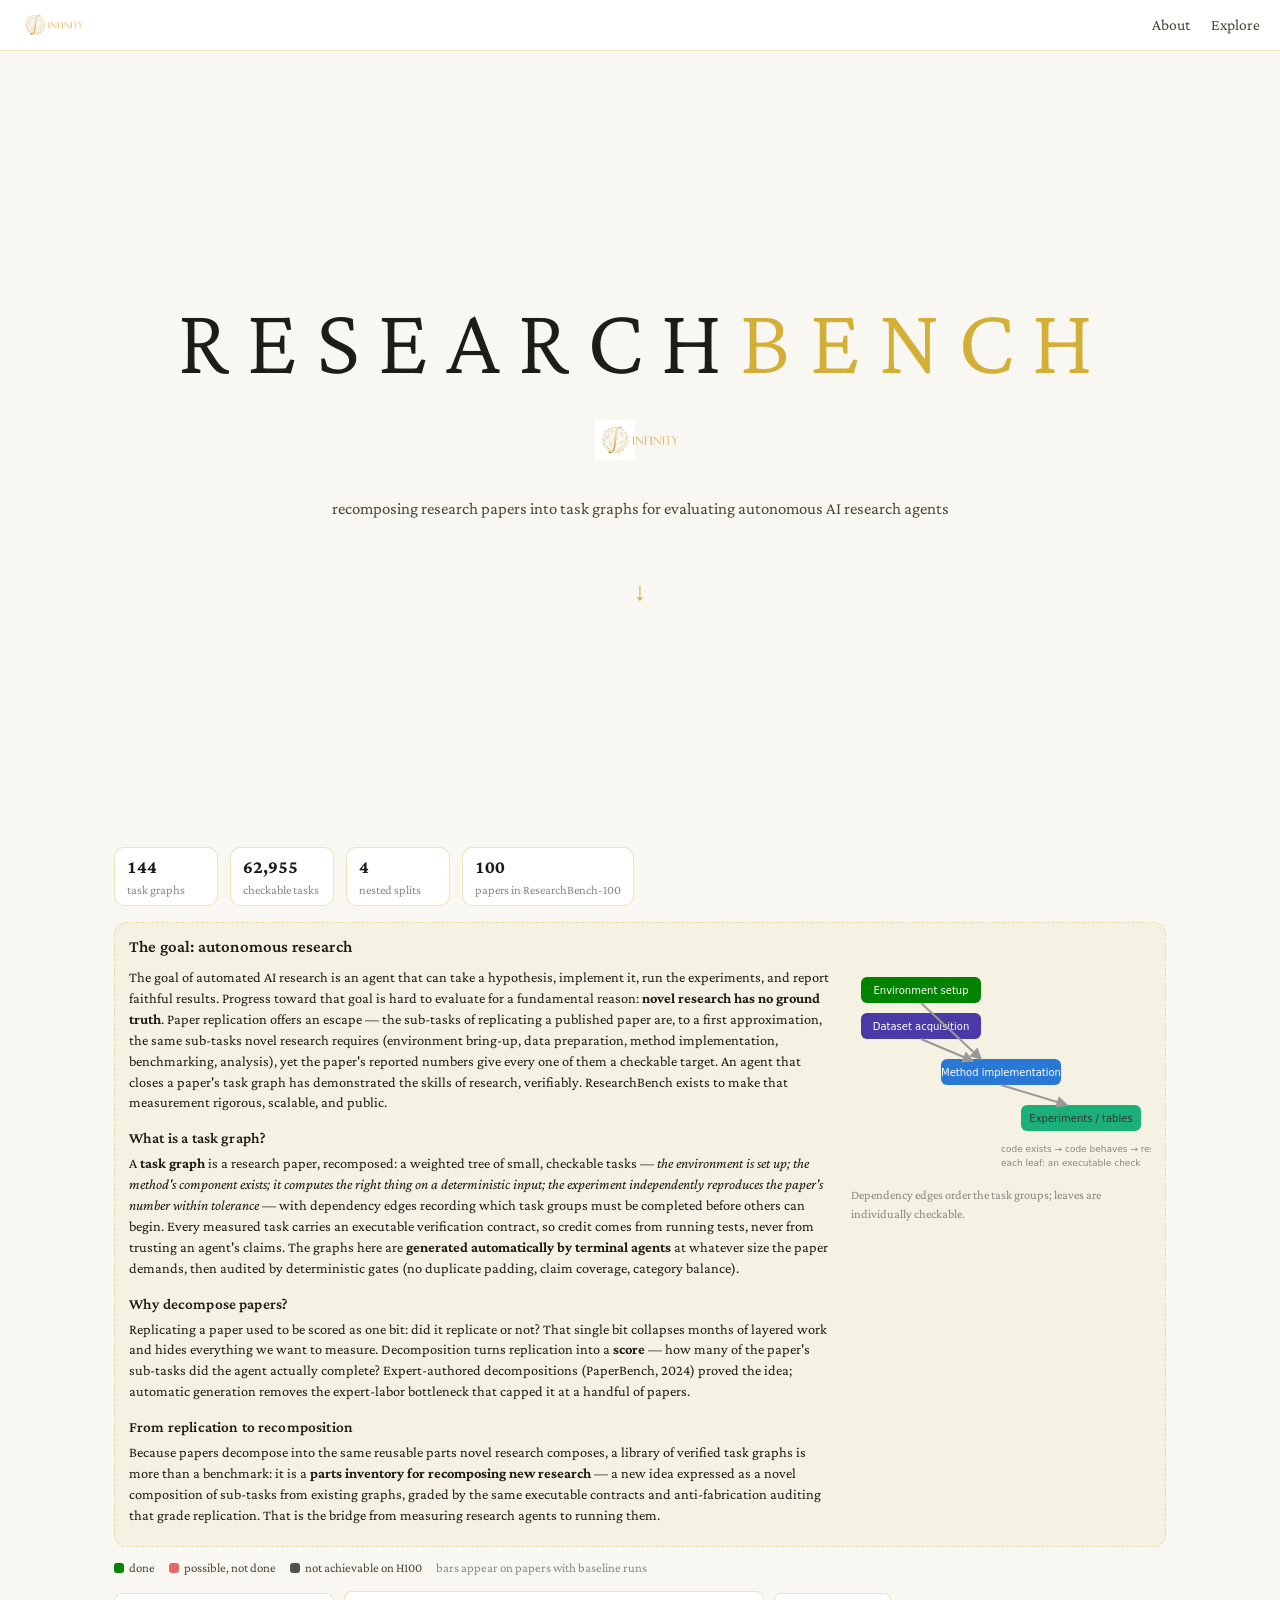
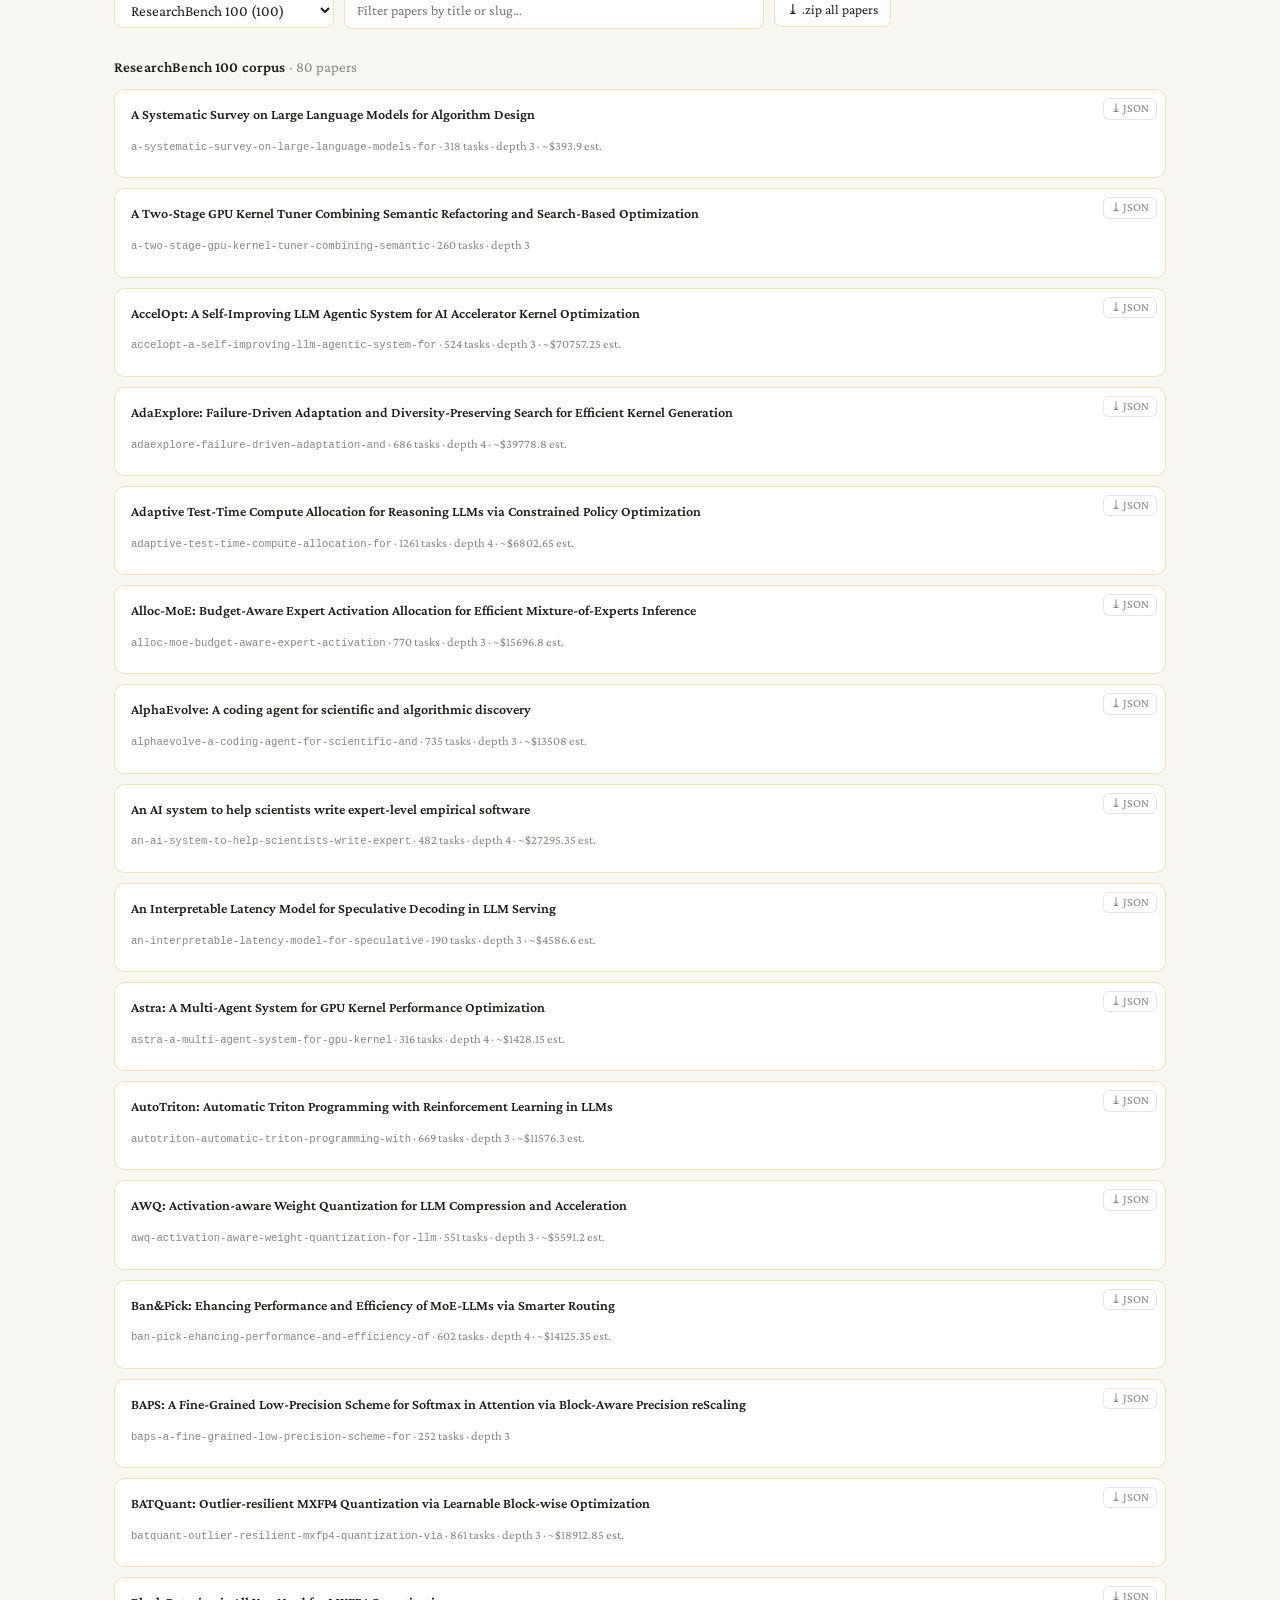
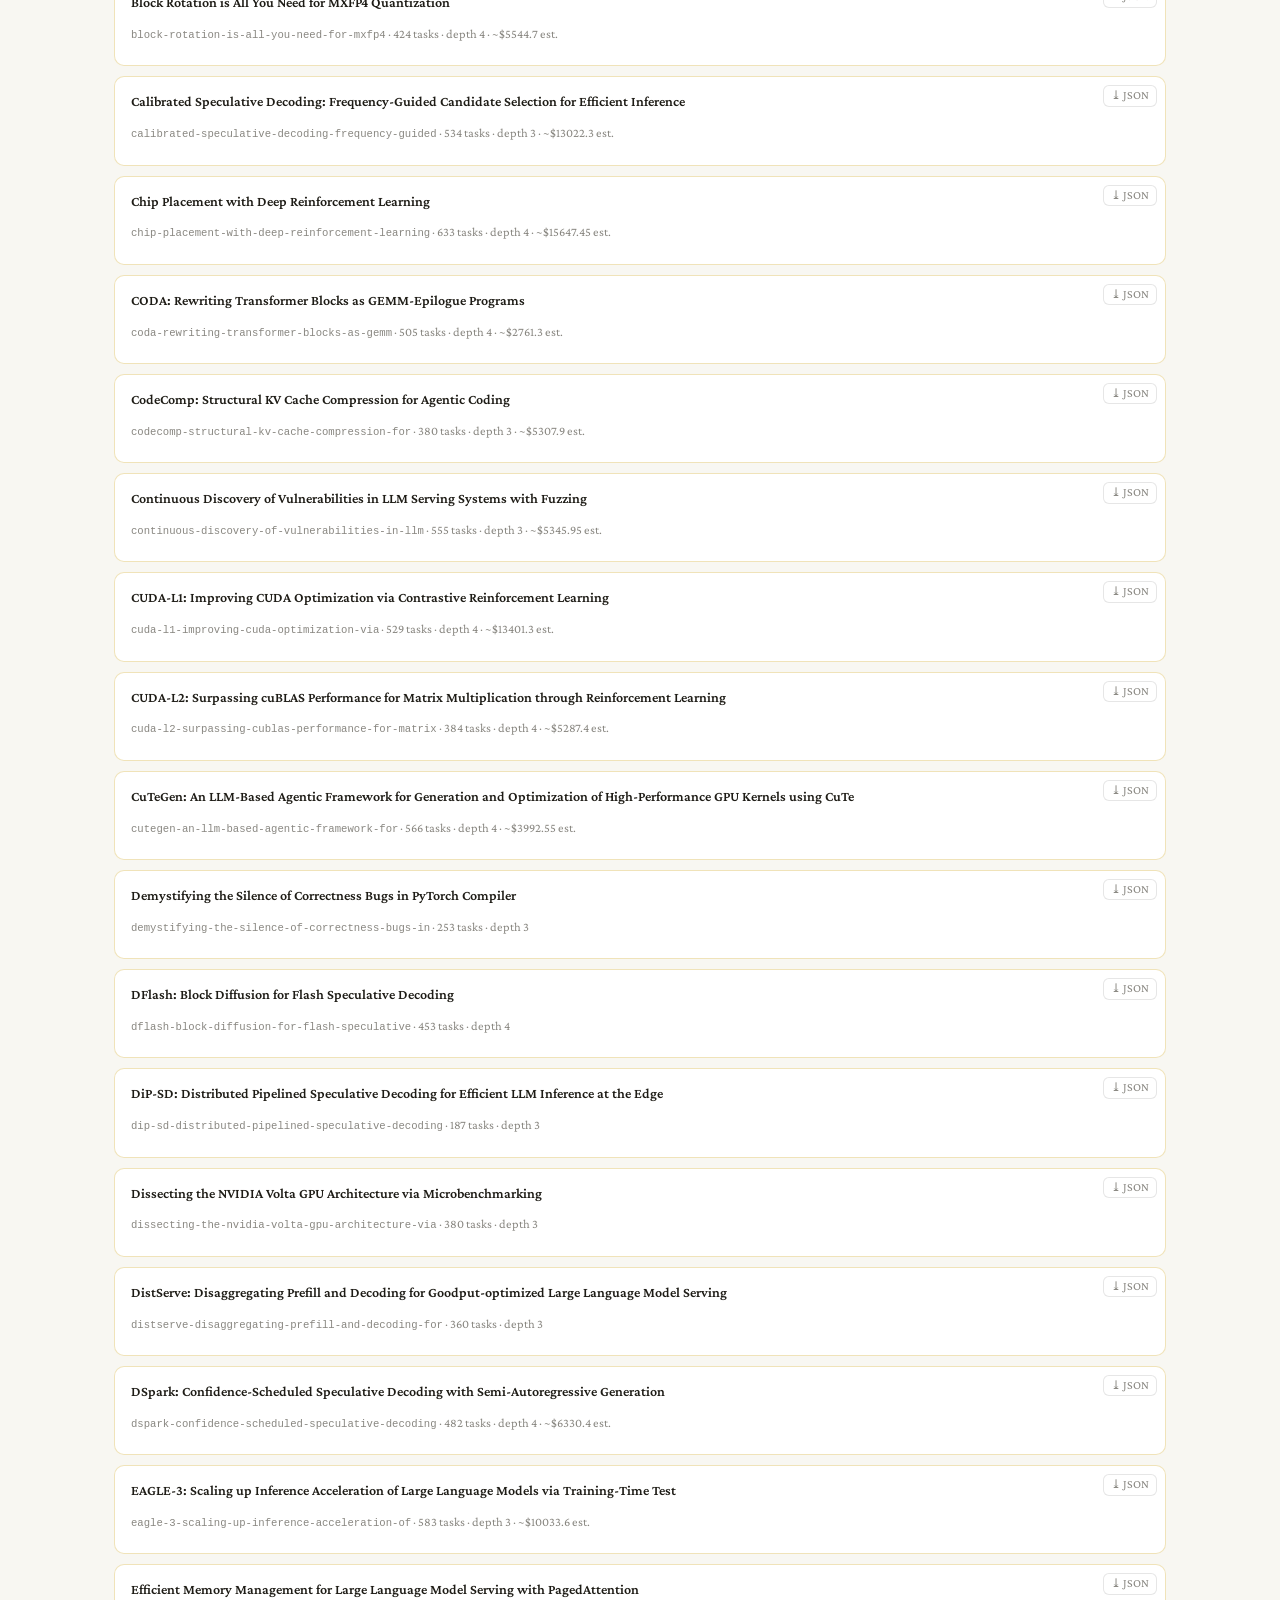
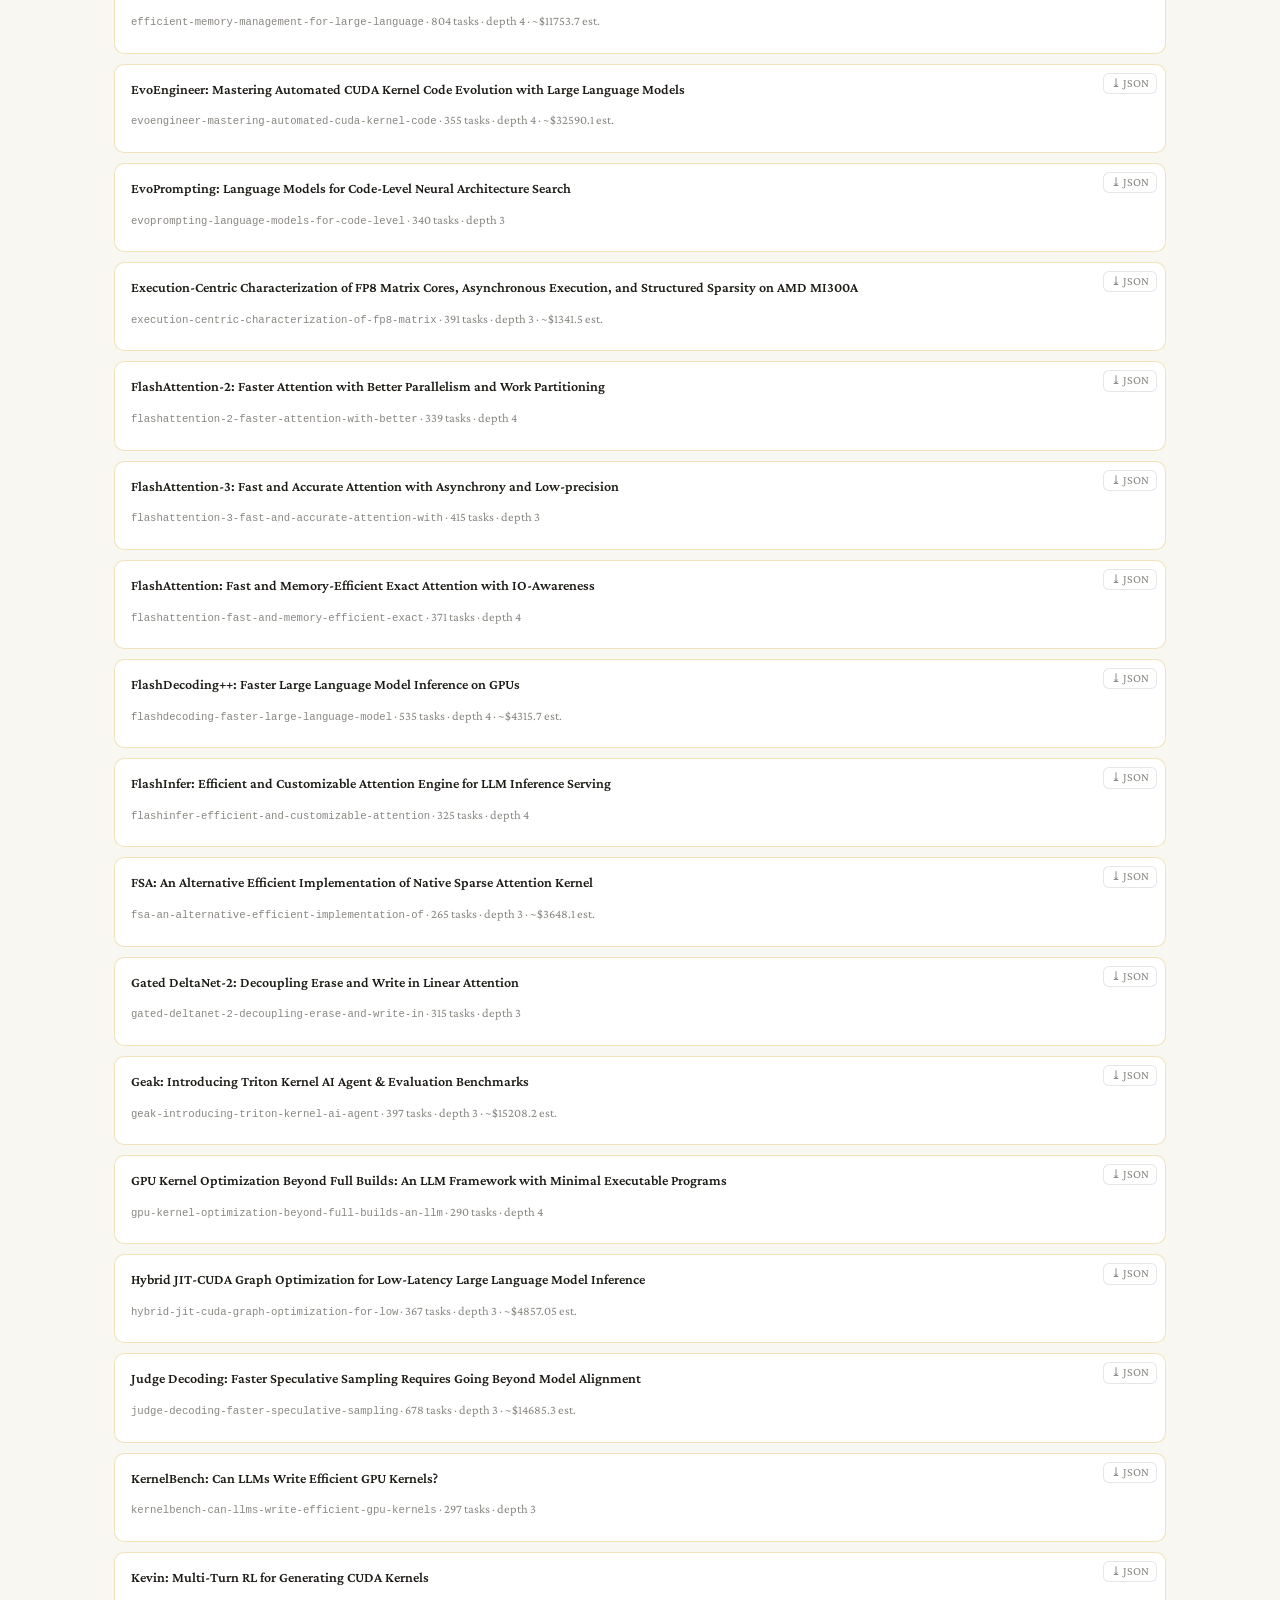
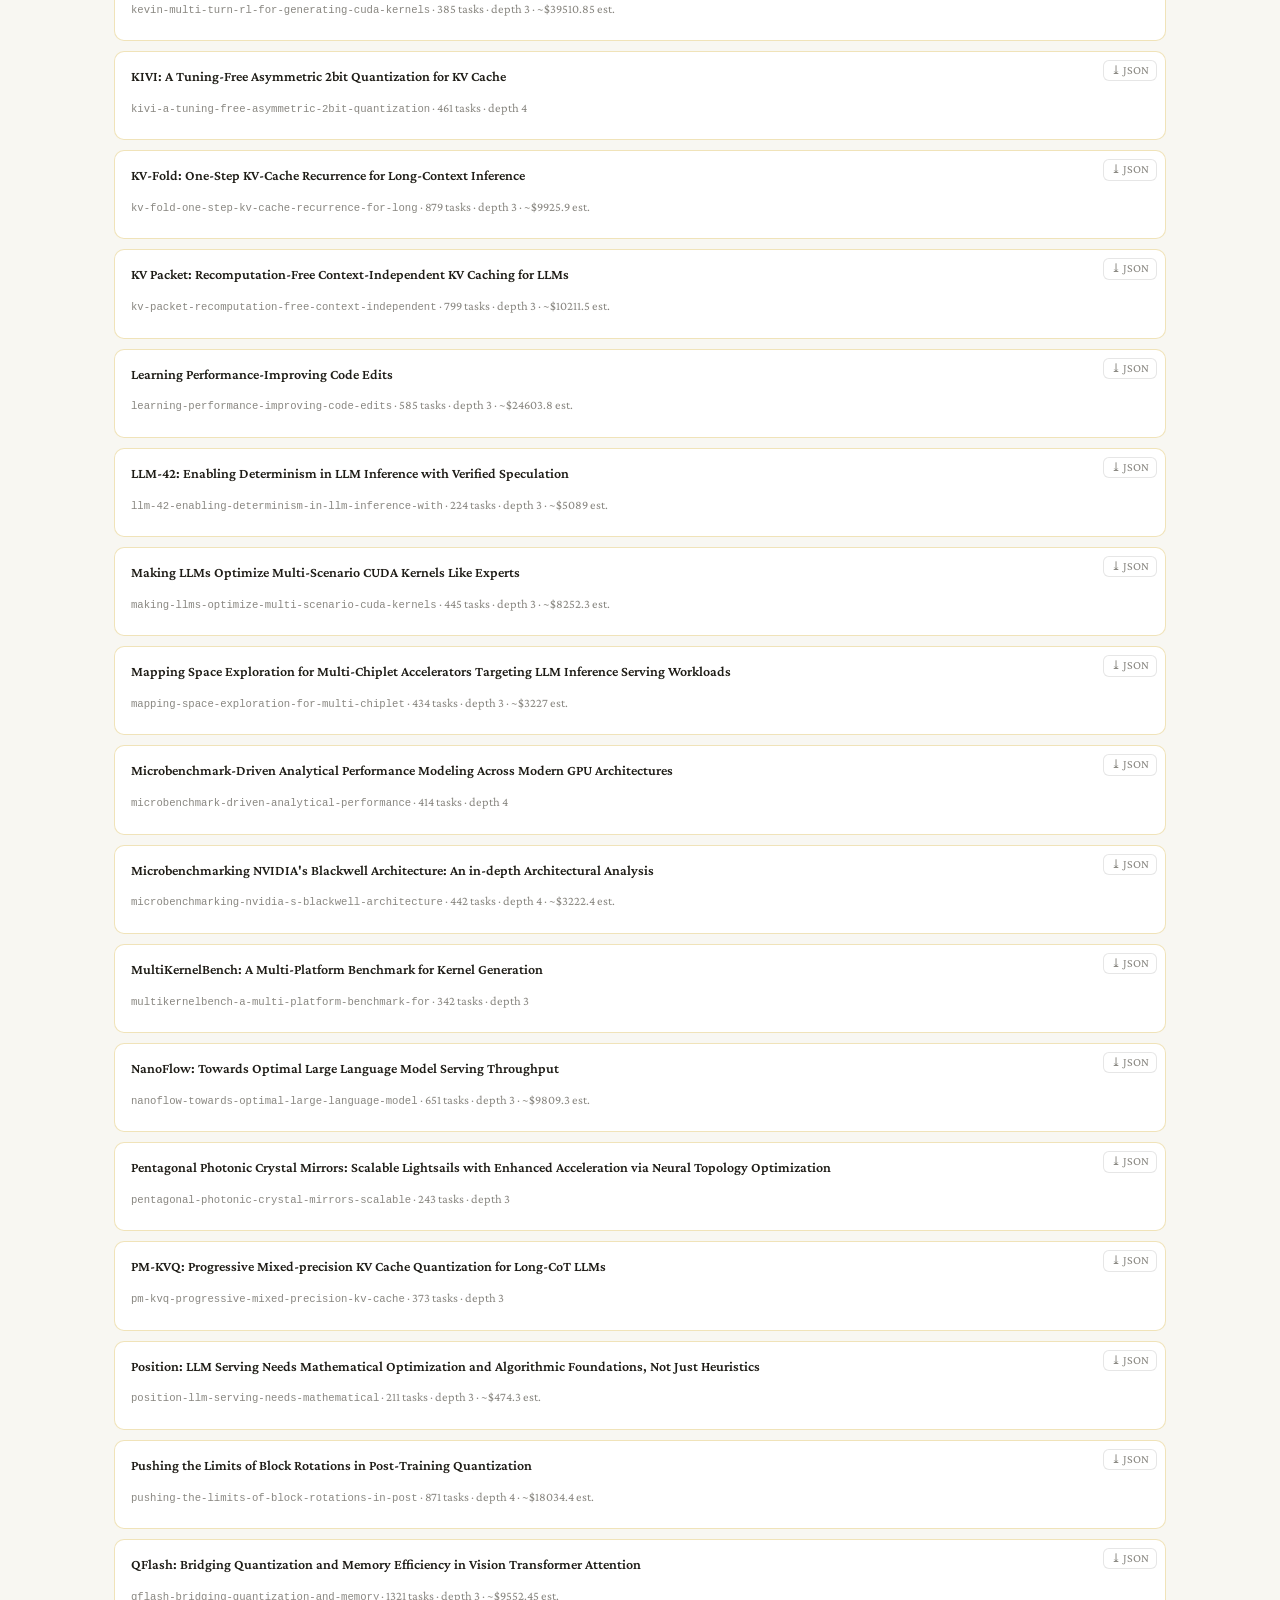
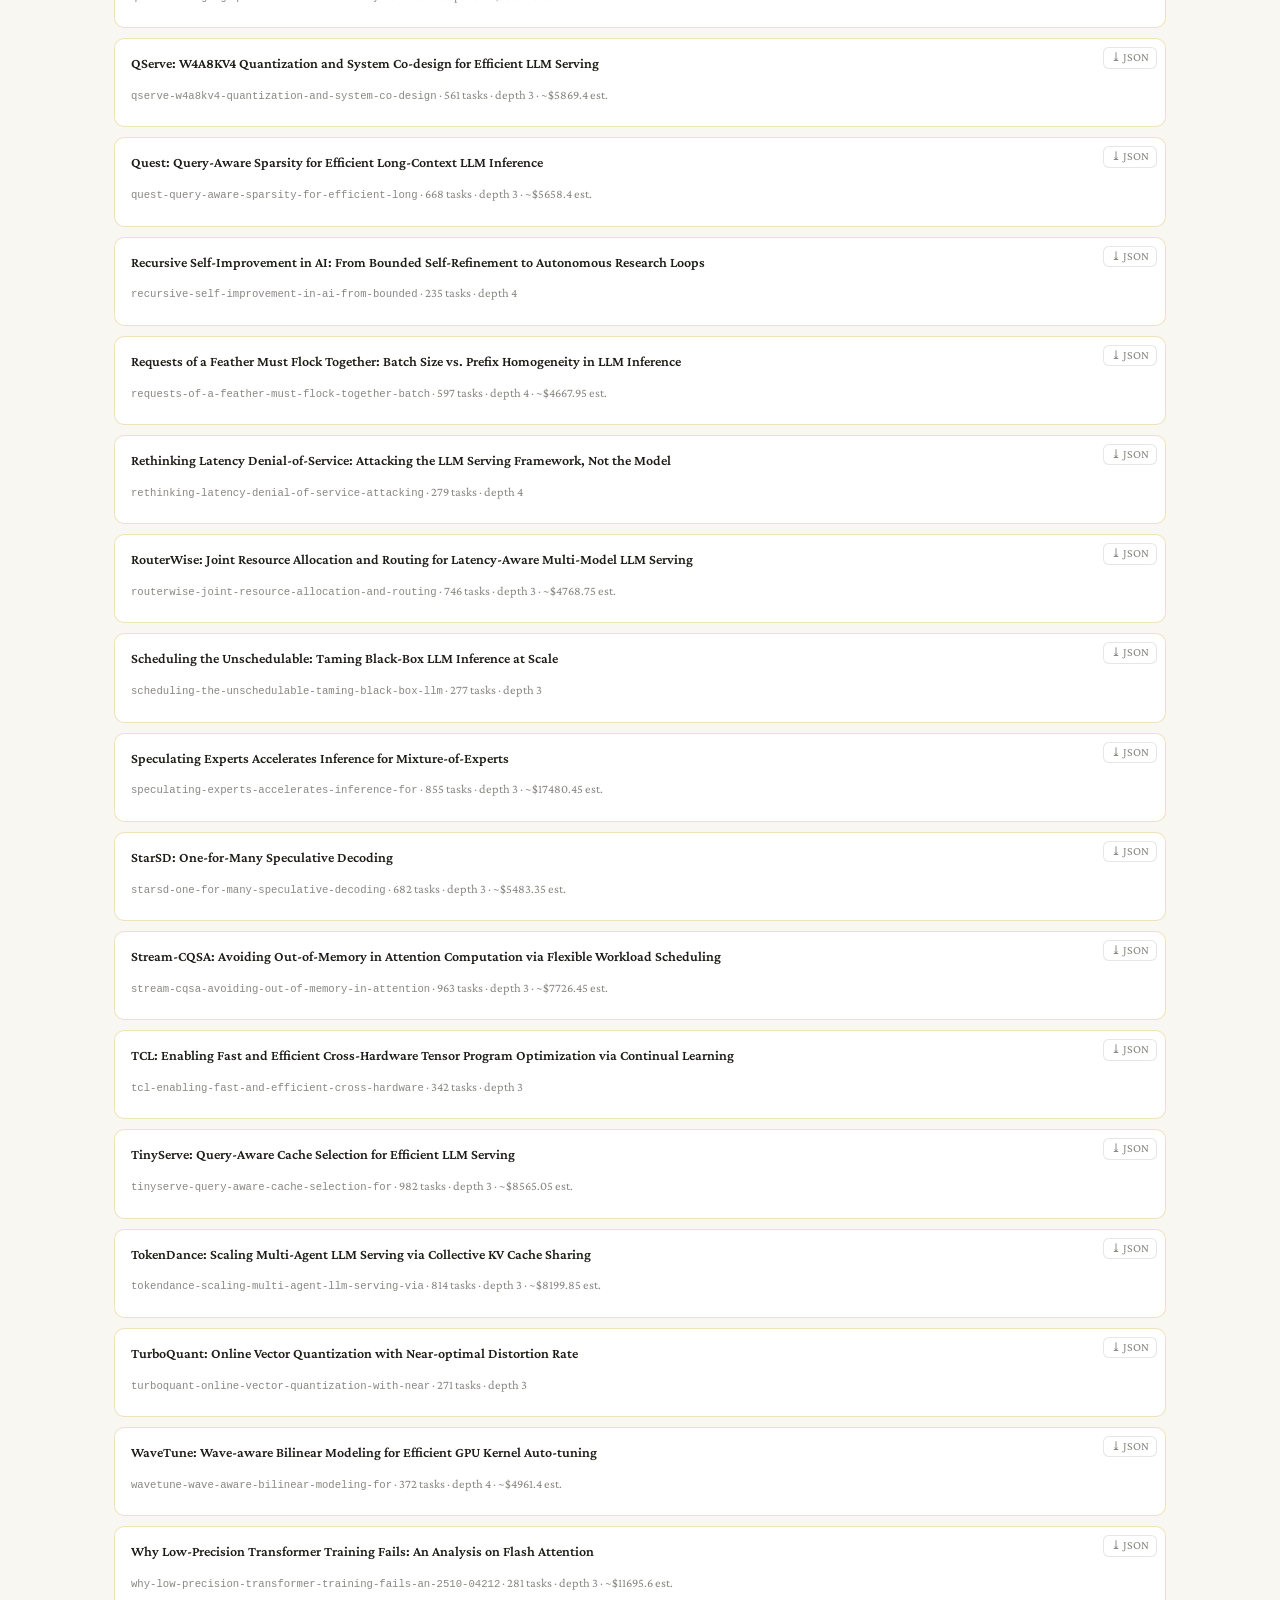
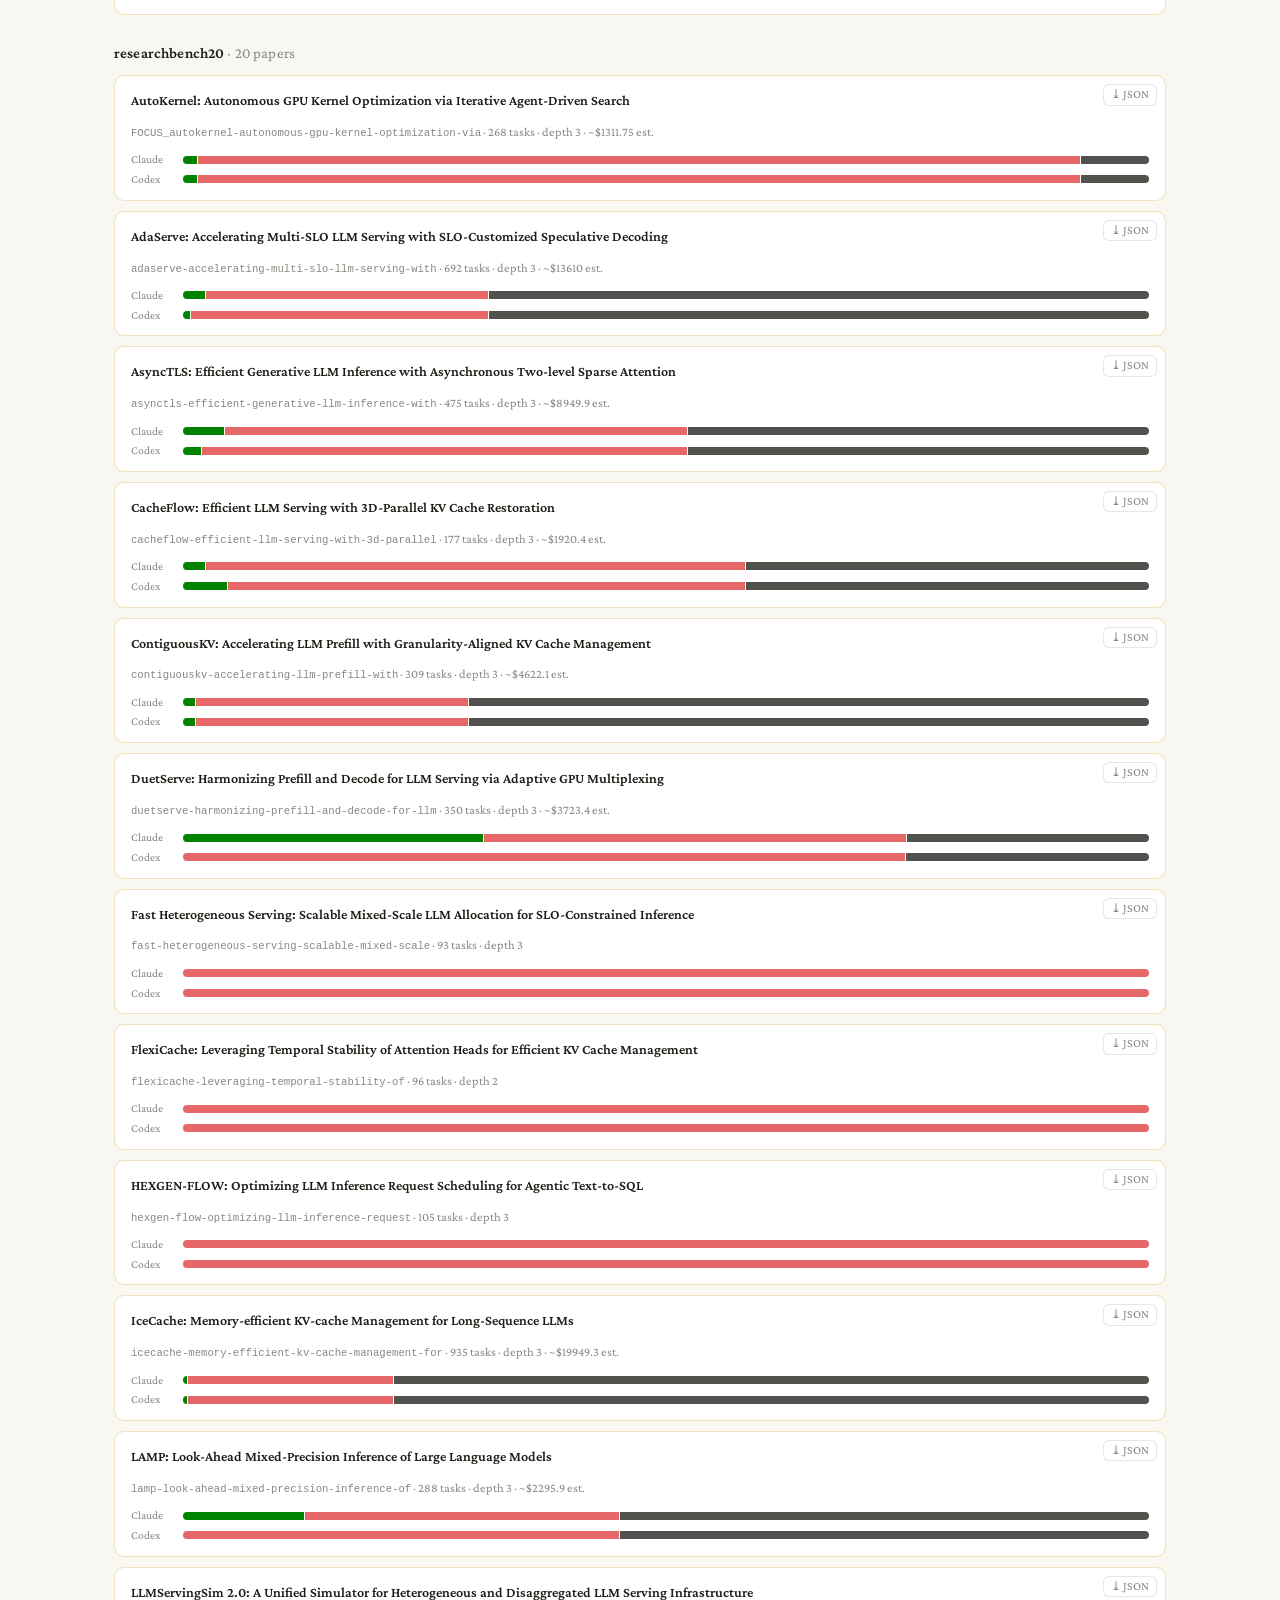
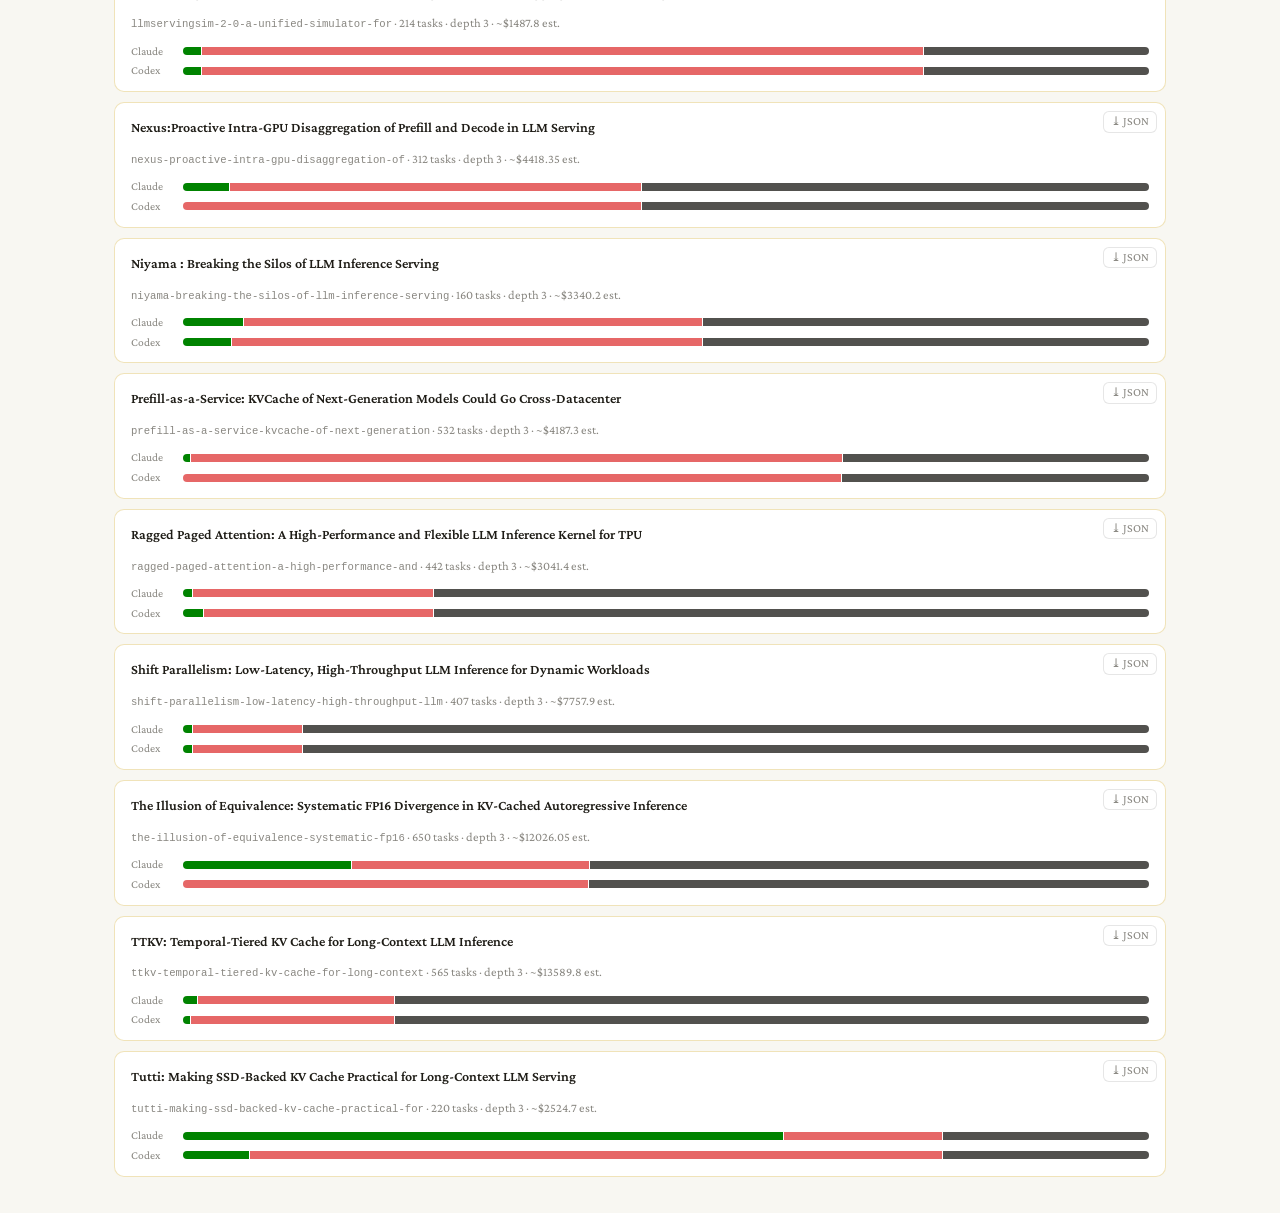
==== commit 434e093f: "Update rubric-explorer site from research-bench" ====
--- a/index.html
+++ b/index.html
@@ -6,7 +6,7 @@
   <title>ResearchBench — Task-Graph Explorer</title>
   <link rel="preconnect" href="https://fonts.googleapis.com" />
   <link href="https://fonts.googleapis.com/css2?family=Crimson+Pro:wght@300;400;600&display=swap" rel="stylesheet" />
-  <link rel="stylesheet" href="assets/style.css?v=13" />
+  <link rel="stylesheet" href="assets/style.css?v=14" />
 </head>
 <body class="brand">
   <header class="masthead">
@@ -111,7 +111,7 @@
     <div id="collections" class="explorer"><p class="empty">Loading…</p></div>
   </div>
 
-  <script src="assets/common.js?v=13"></script>
-  <script src="assets/home.js?v=13"></script>
+  <script src="assets/common.js?v=14"></script>
+  <script src="assets/home.js?v=14"></script>
 </body>
 </html>
--- a/assets/style.css
+++ b/assets/style.css
@@ -444,3 +444,6 @@
 body.brand .masthead { margin: 0; width: 100%; background: #fff; border-bottom: 1px solid var(--brand-accent-line); padding: 0; }
 body.brand .masthead-inner { max-width: 1100px; margin: 0 auto; padding: 10px 24px; display: flex; align-items: center; gap: 12px; }
 body.brand .masthead-inner .navlinks { margin-left: auto; }
+/* v14: masthead content spans the full bar — logo far left, nav far right */
+body.brand .masthead { display: block; }
+body.brand .masthead-inner { max-width: none; width: 100%; margin: 0; padding: 10px 20px; }
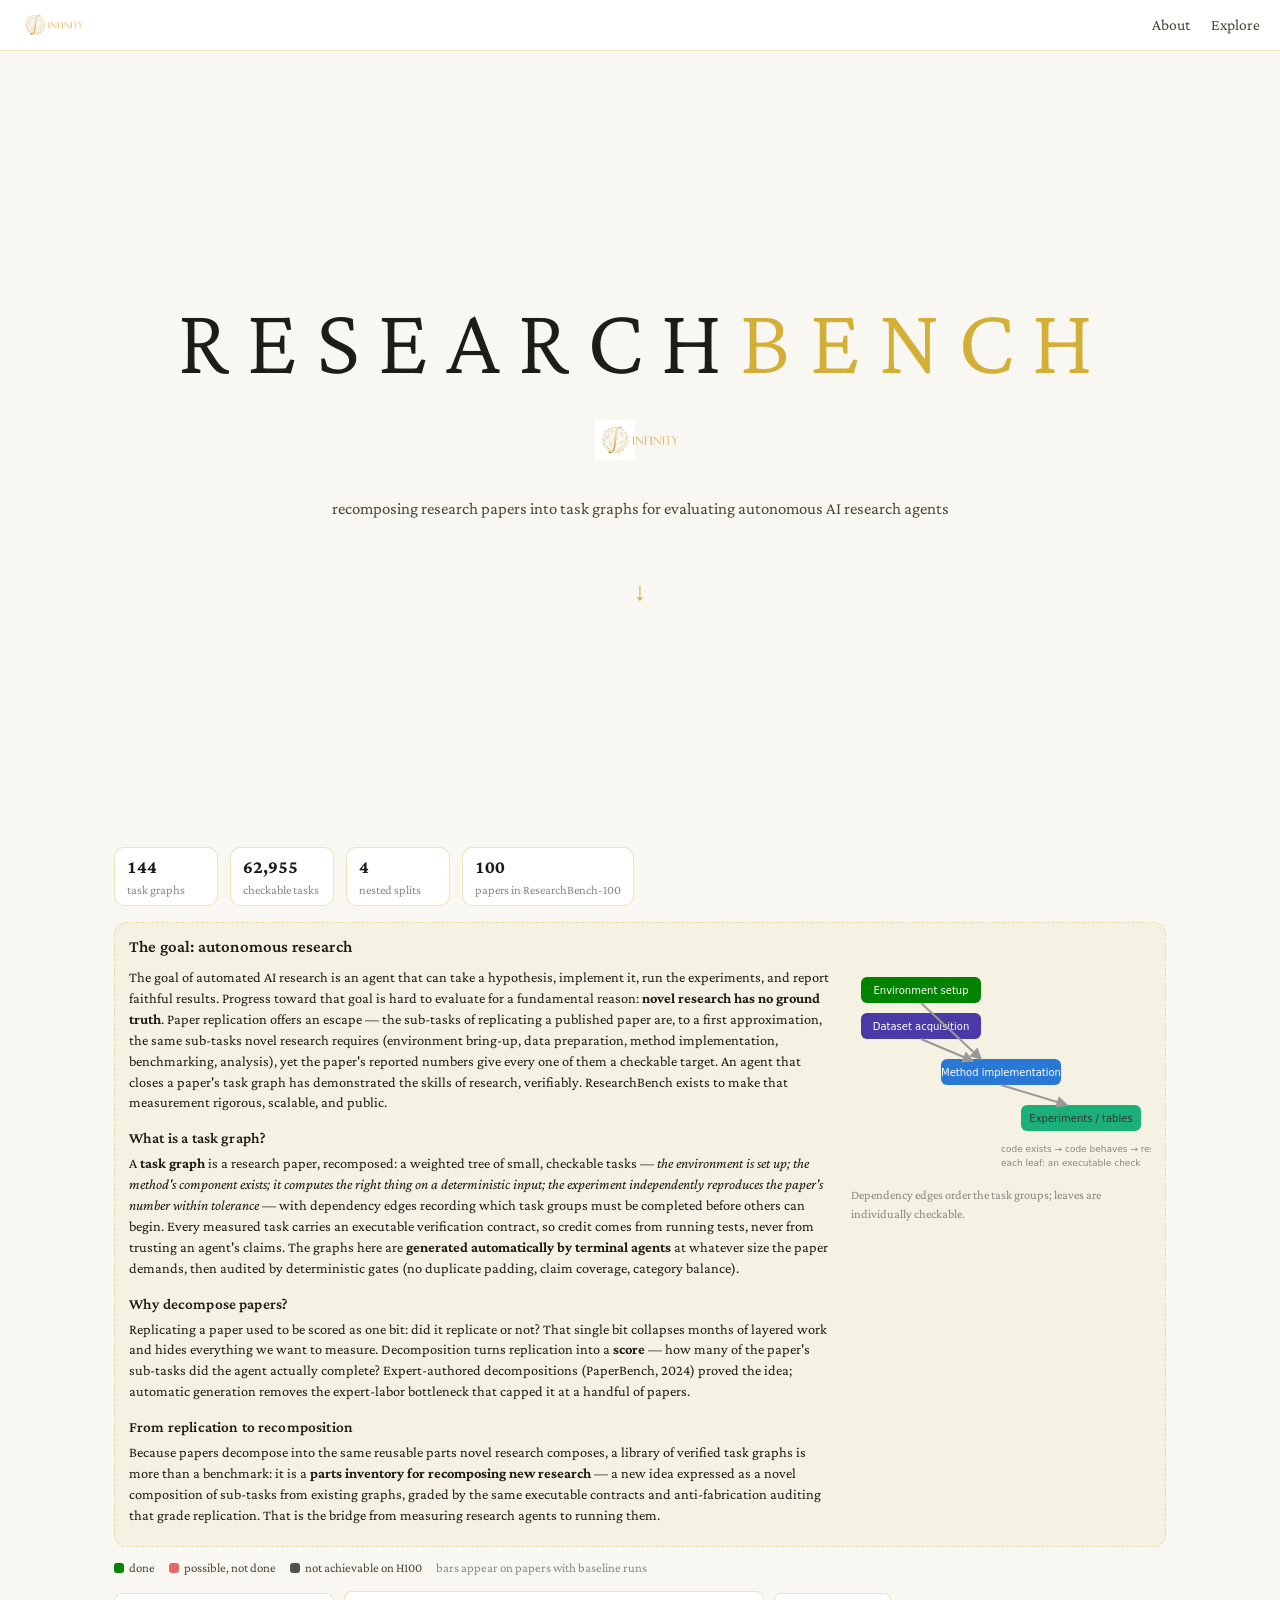
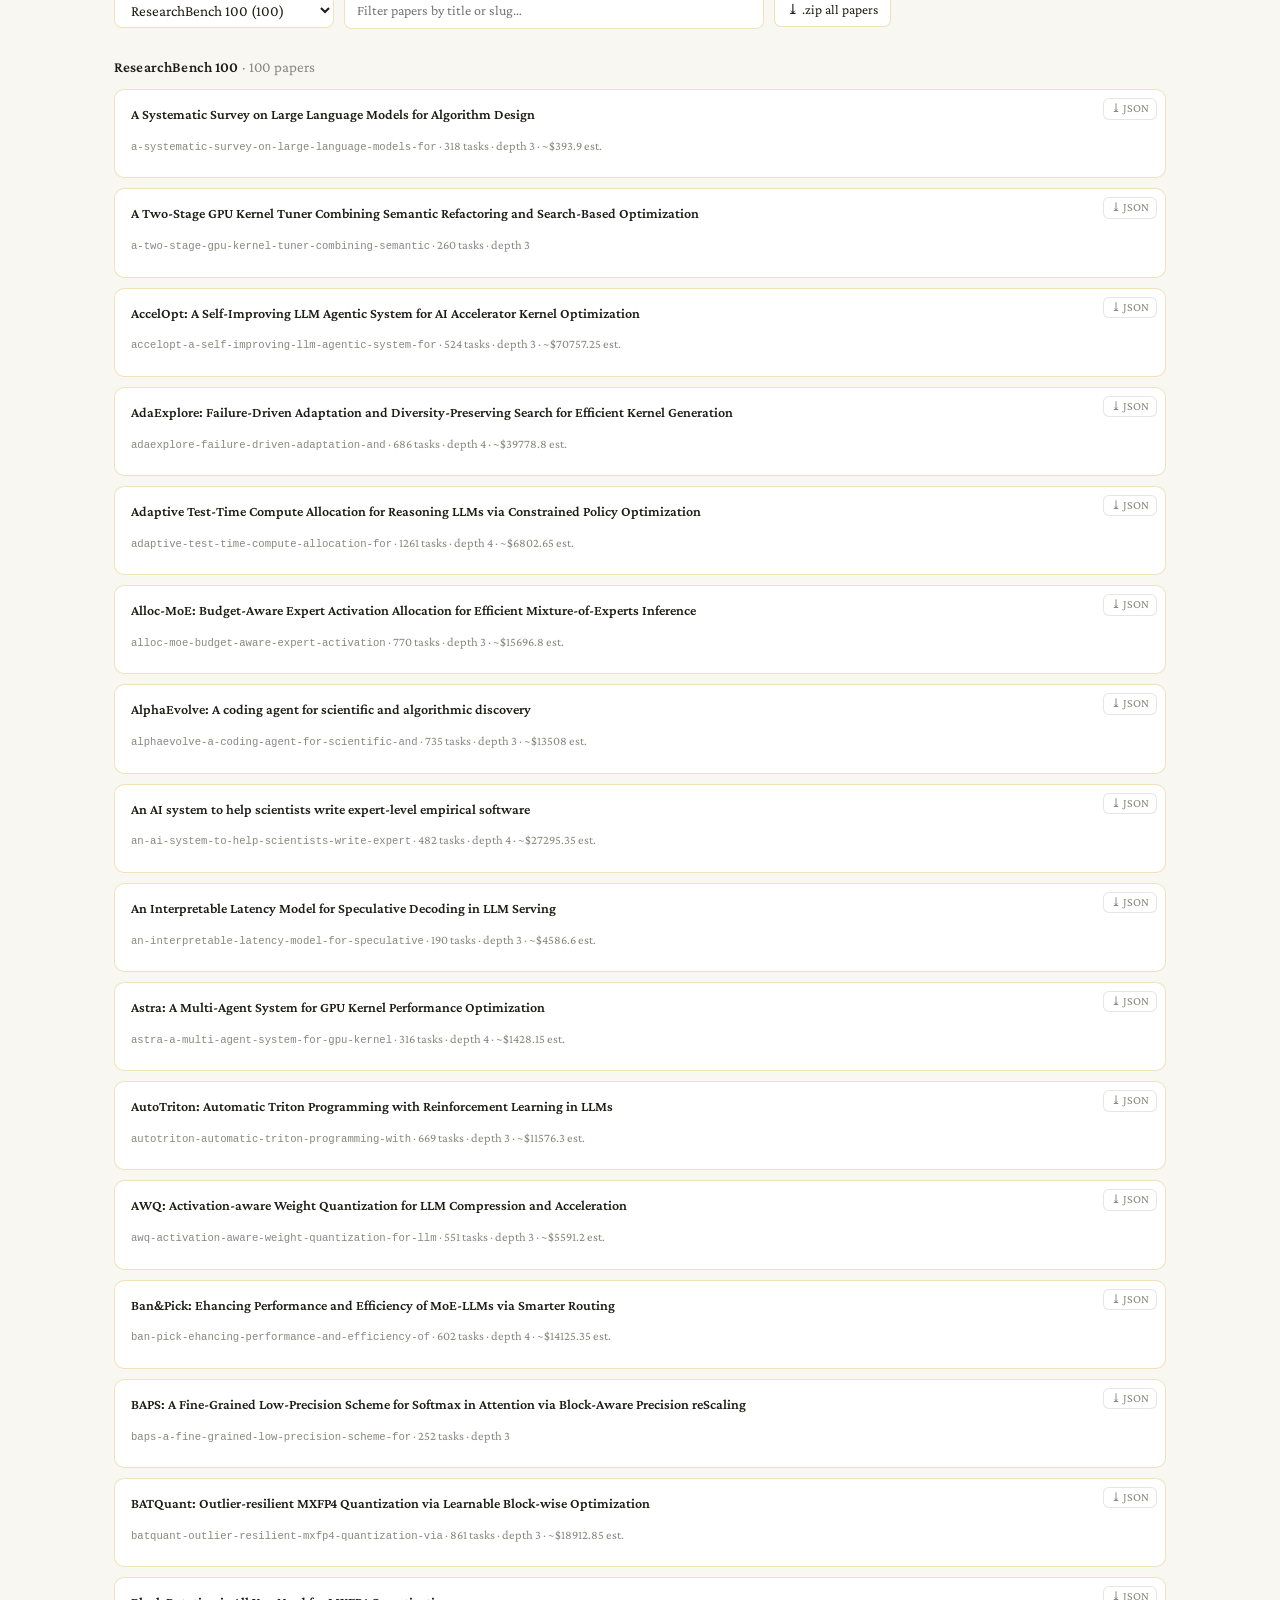
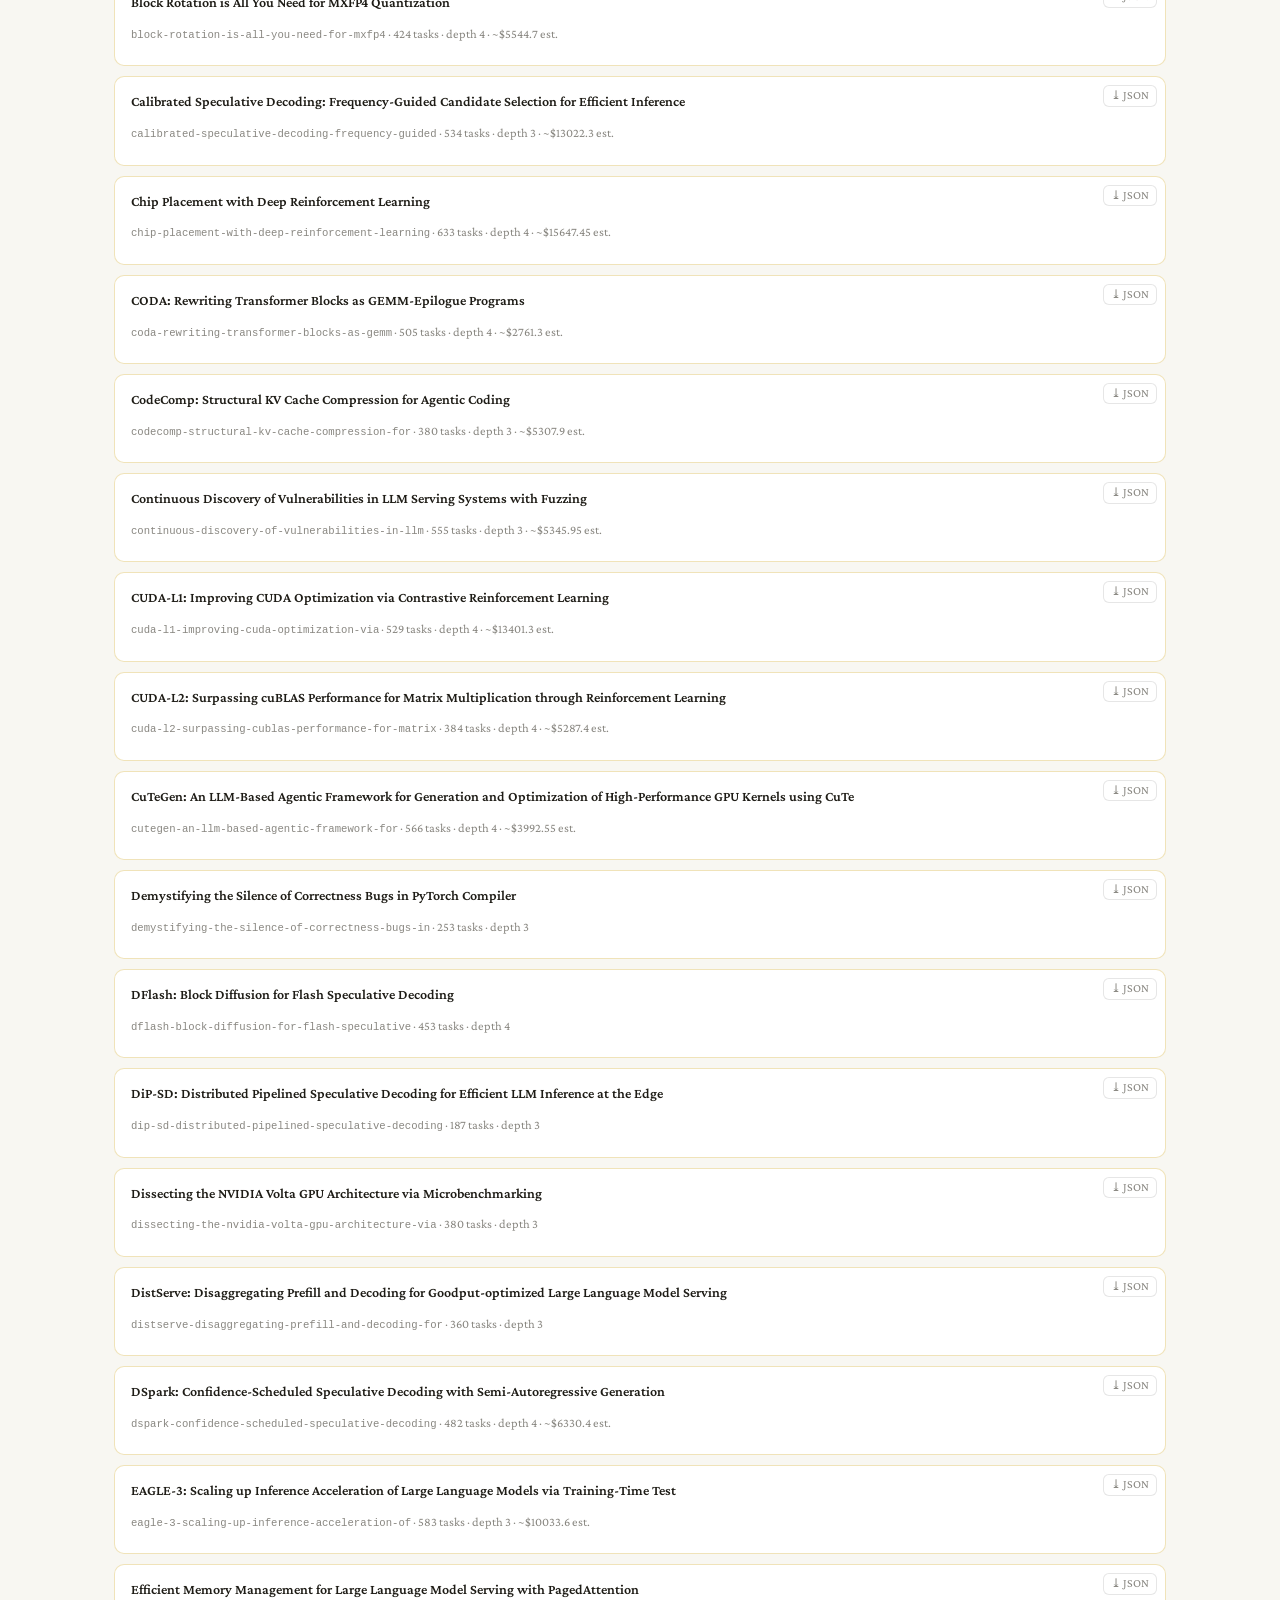
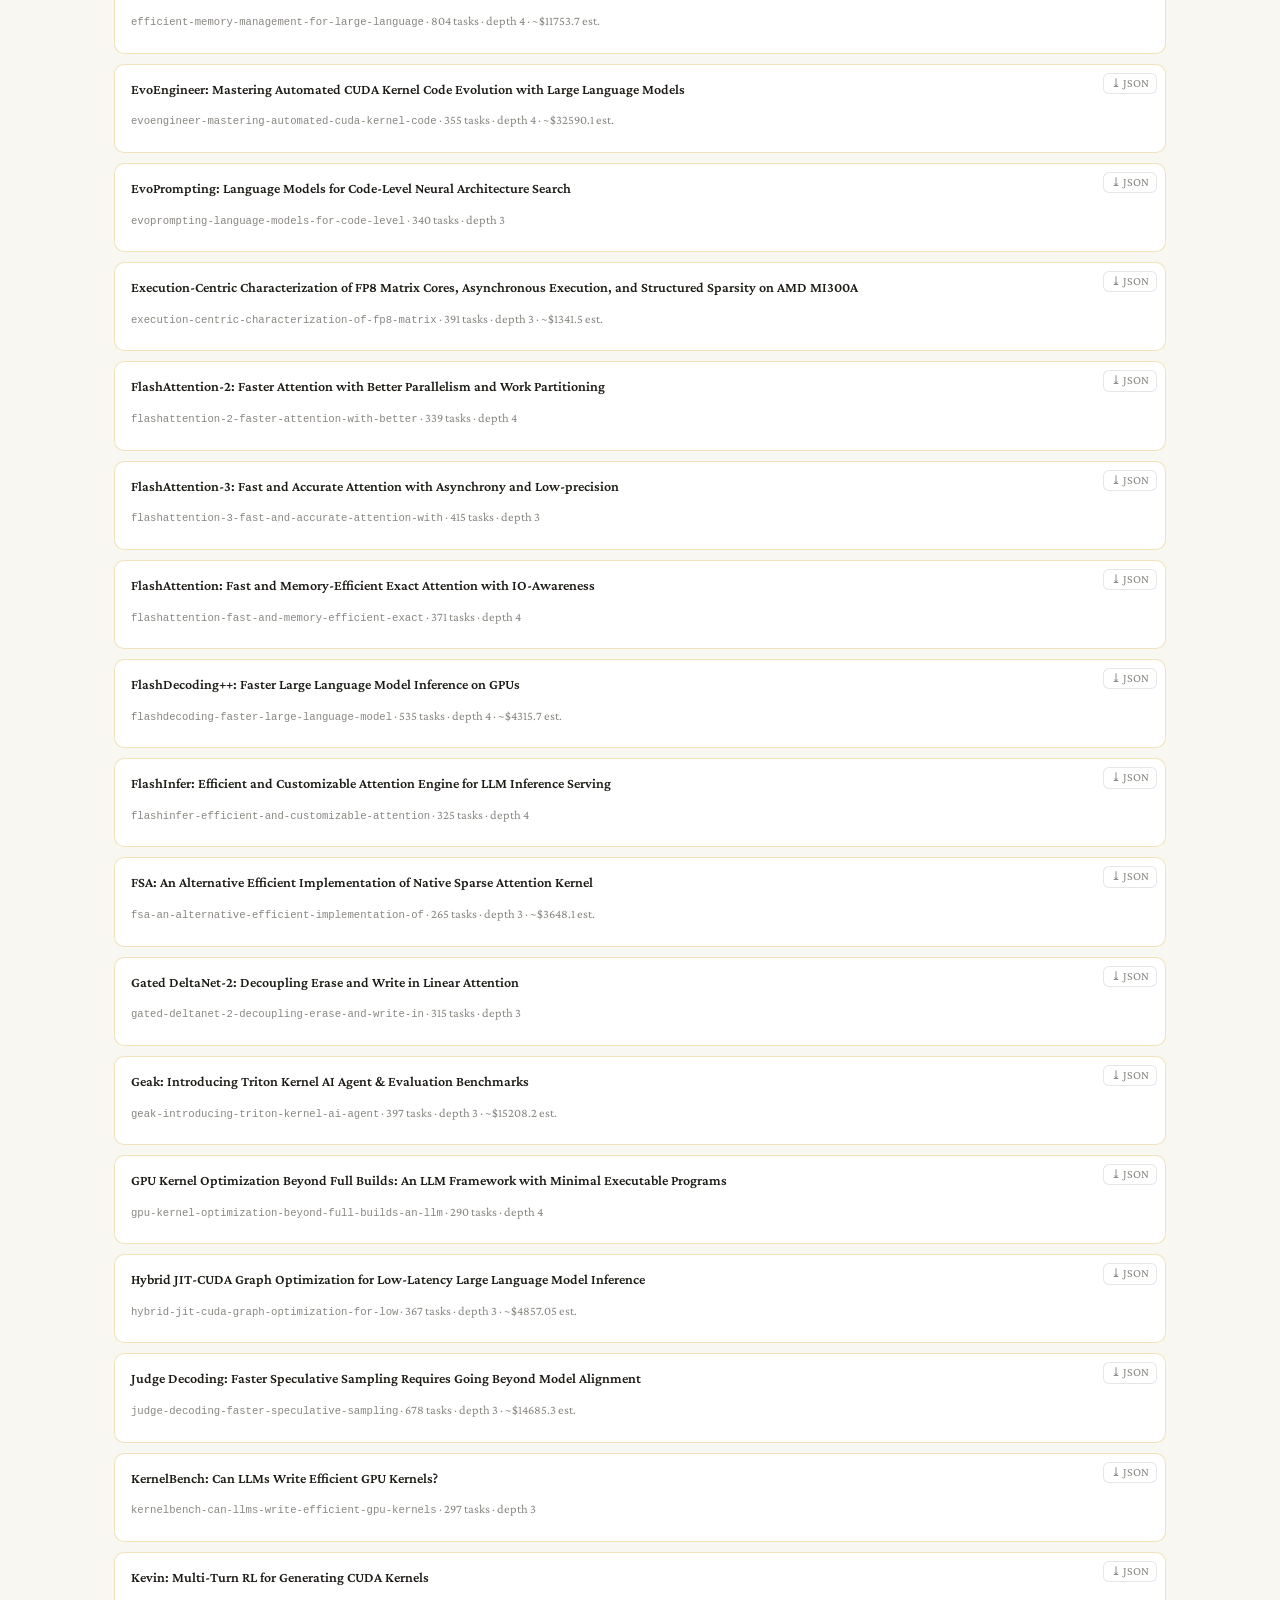
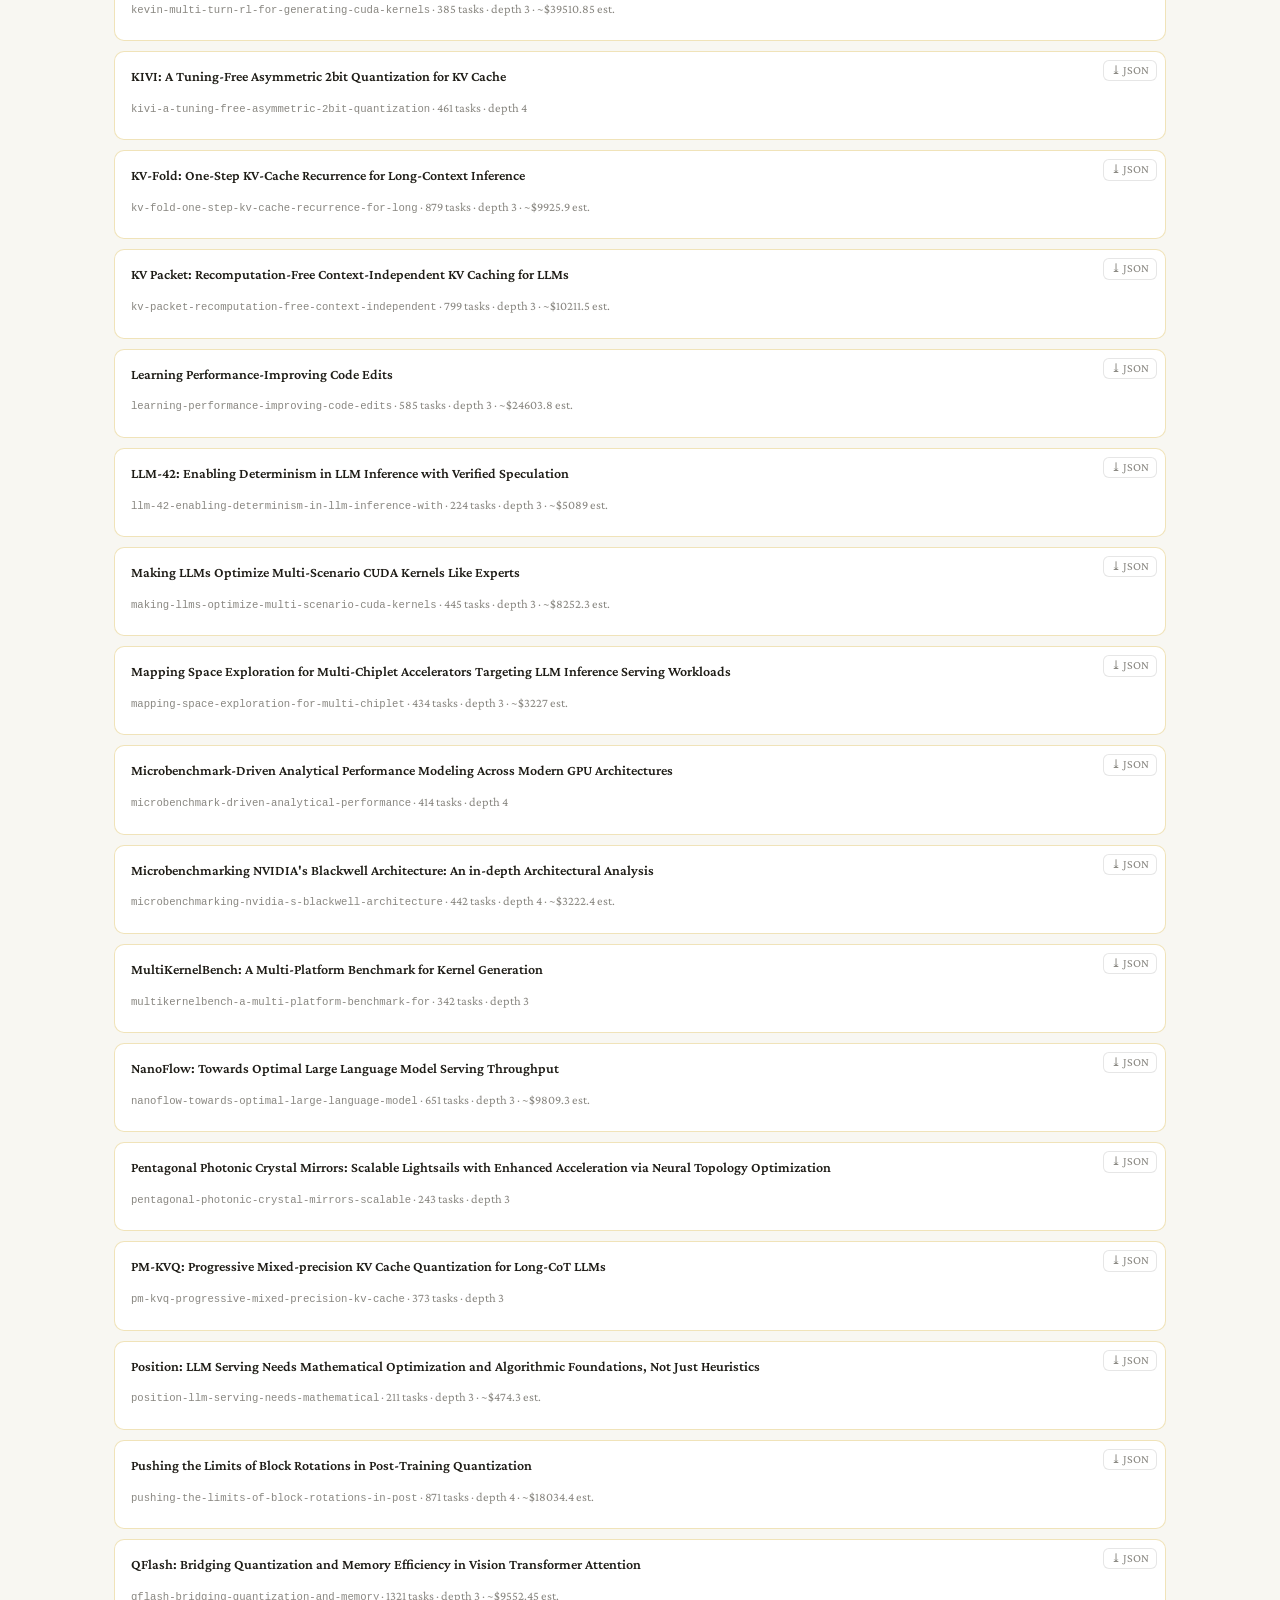
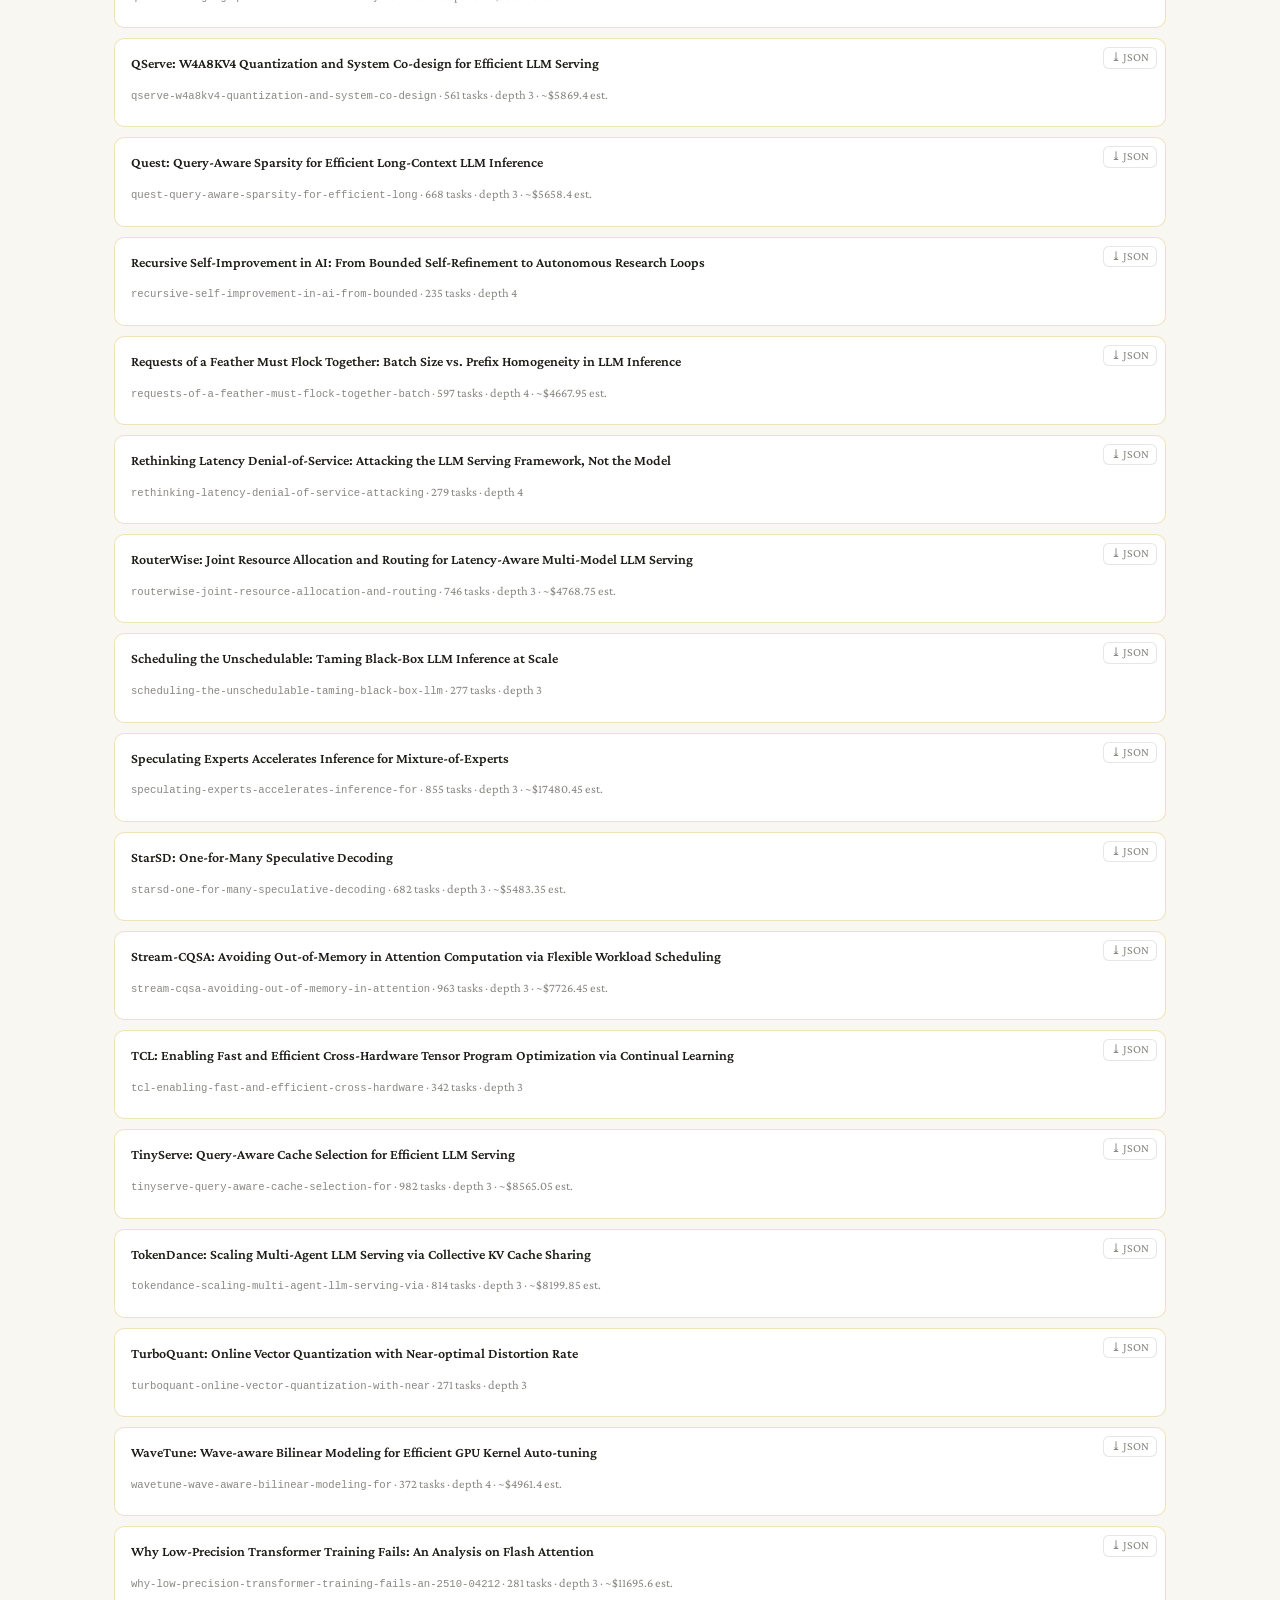
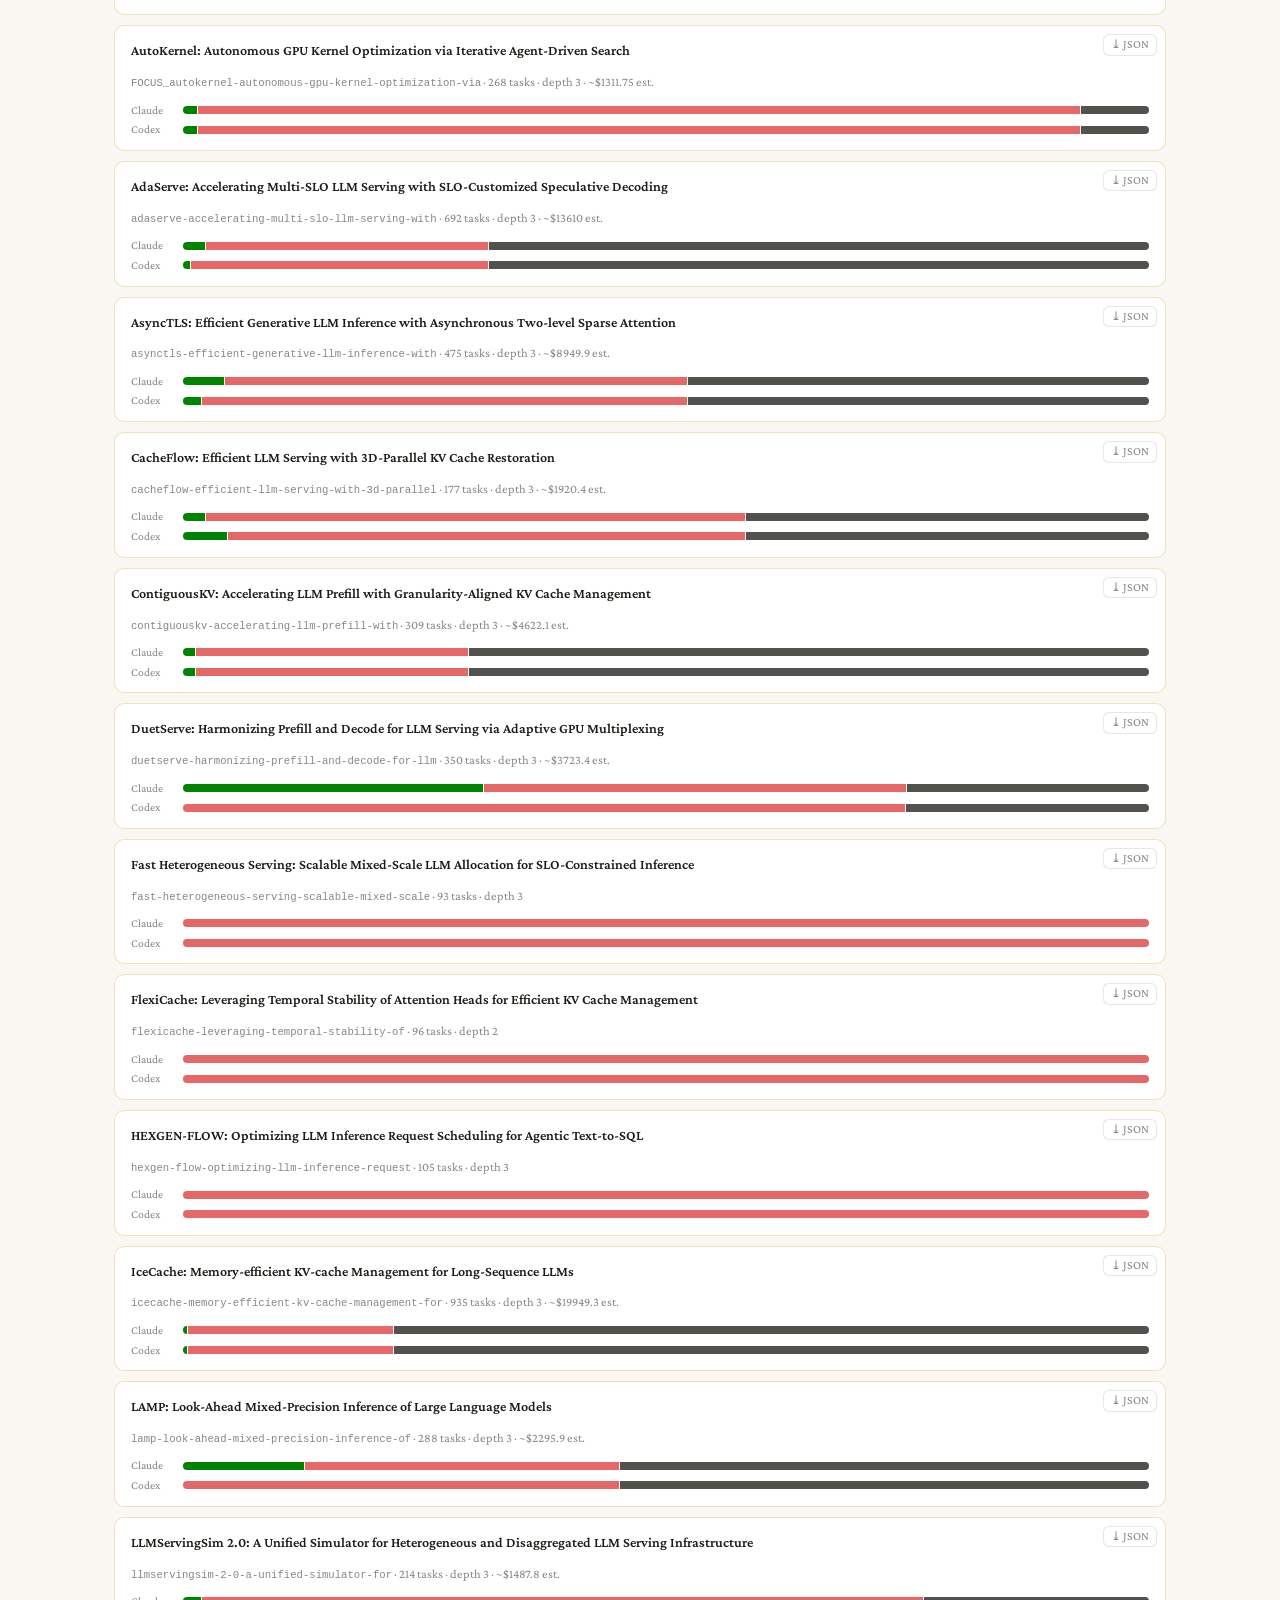
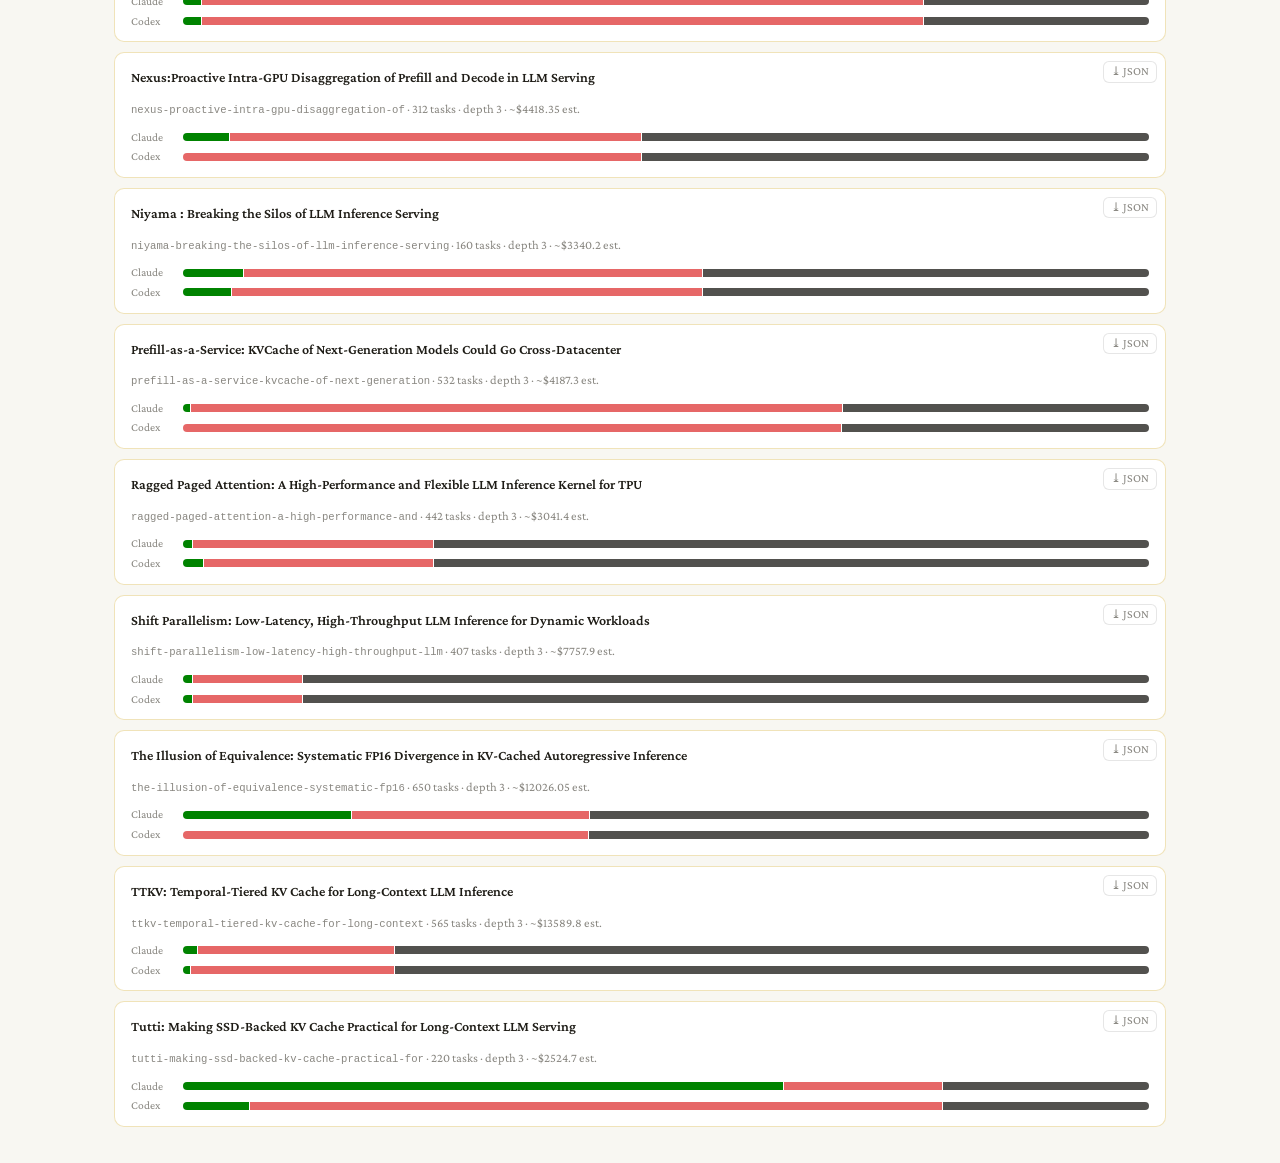
==== commit 13ae8ee1: "Update rubric-explorer site from research-bench" ====
--- a/index.html
+++ b/index.html
@@ -6,7 +6,7 @@
   <title>ResearchBench — Task-Graph Explorer</title>
   <link rel="preconnect" href="https://fonts.googleapis.com" />
   <link href="https://fonts.googleapis.com/css2?family=Crimson+Pro:wght@300;400;600&display=swap" rel="stylesheet" />
-  <link rel="stylesheet" href="assets/style.css?v=14" />
+  <link rel="stylesheet" href="assets/style.css?v=15" />
 </head>
 <body class="brand">
   <header class="masthead">
@@ -111,7 +111,7 @@
     <div id="collections" class="explorer"><p class="empty">Loading…</p></div>
   </div>
 
-  <script src="assets/common.js?v=14"></script>
-  <script src="assets/home.js?v=14"></script>
+  <script src="assets/common.js?v=15"></script>
+  <script src="assets/home.js?v=15"></script>
 </body>
 </html>
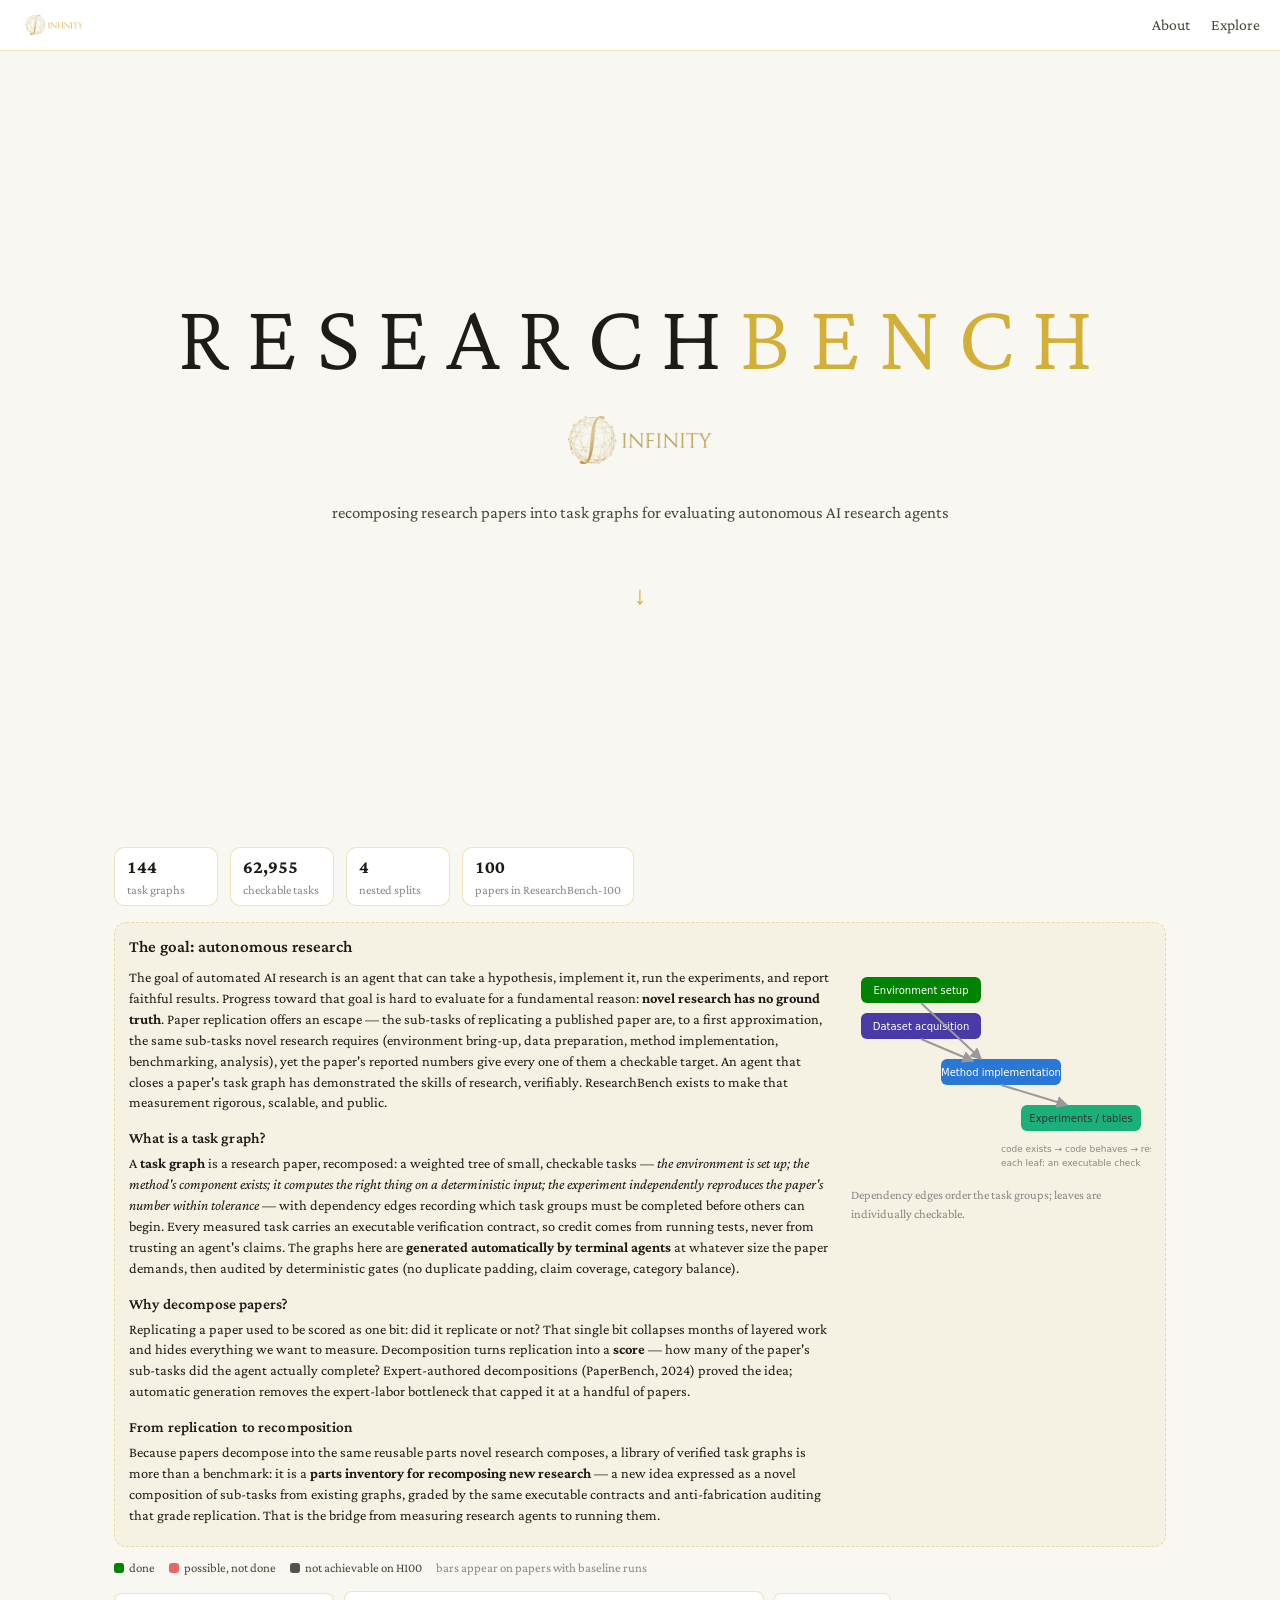
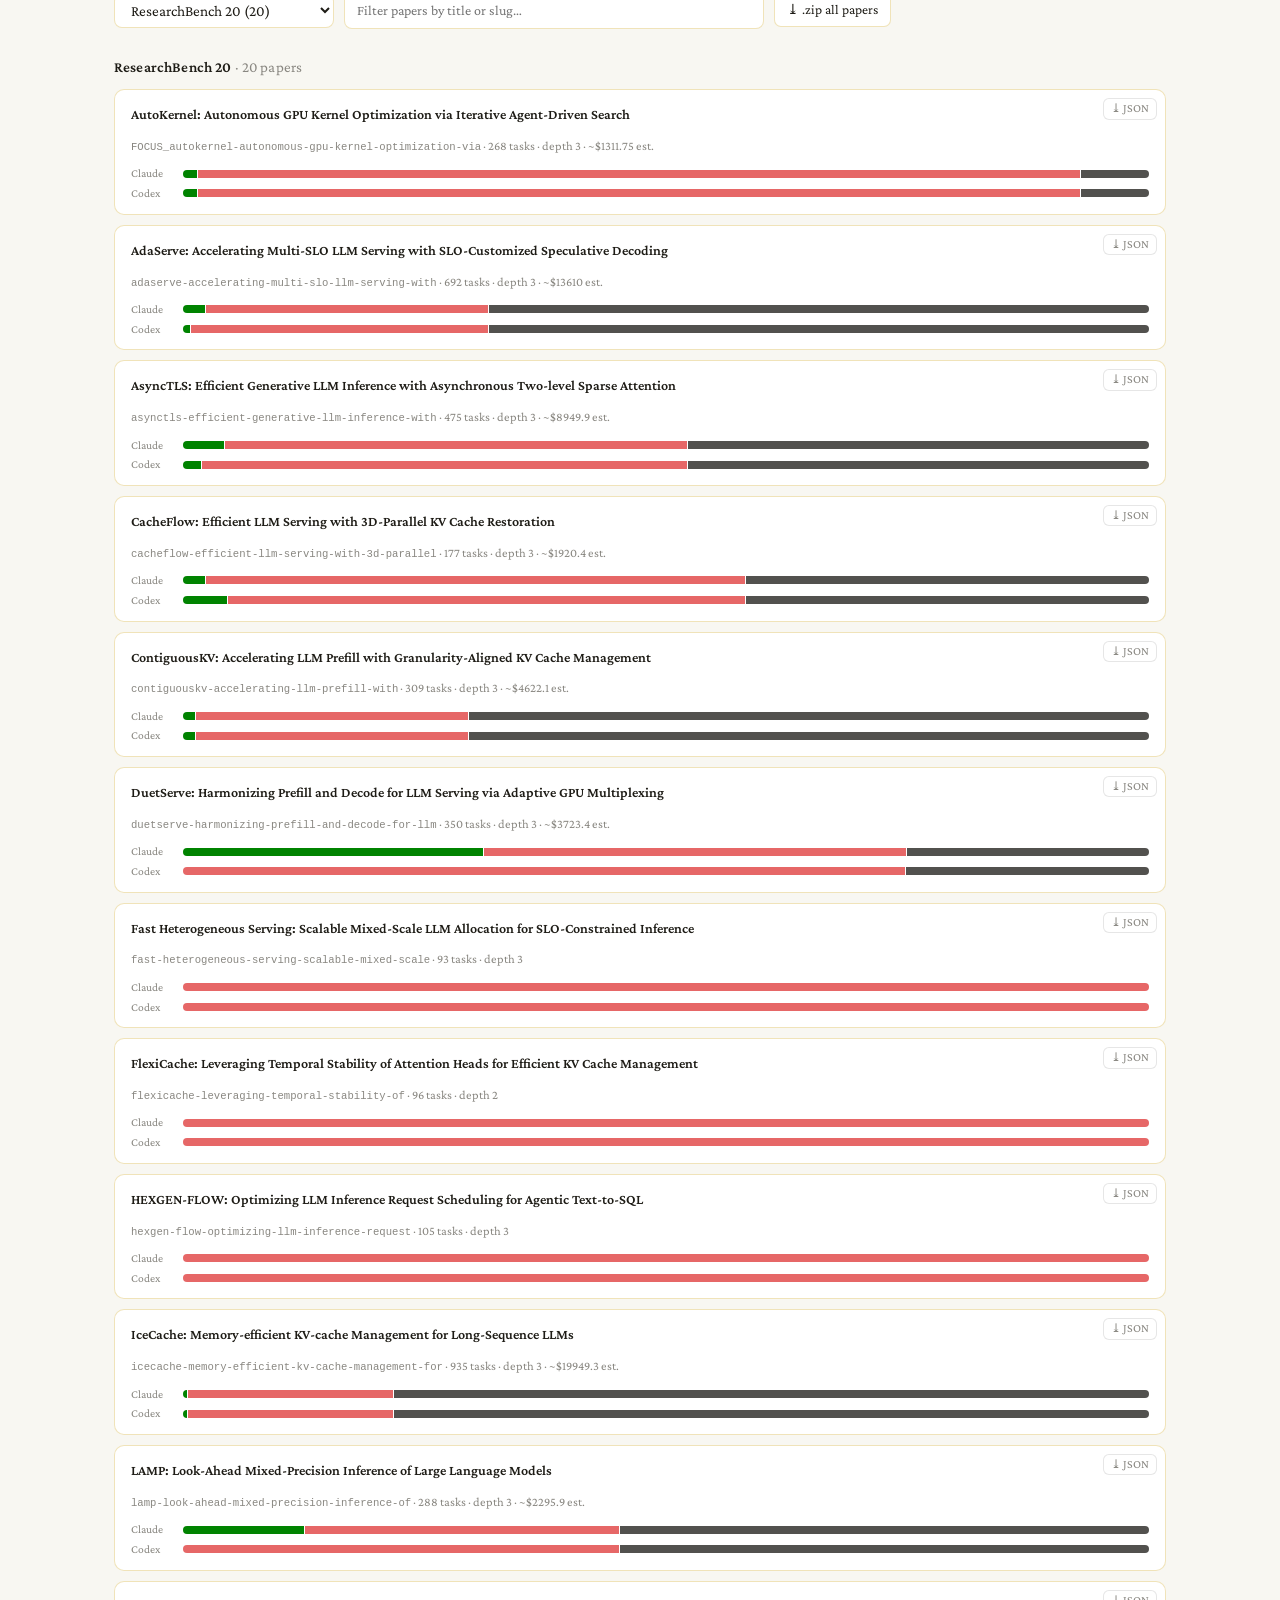
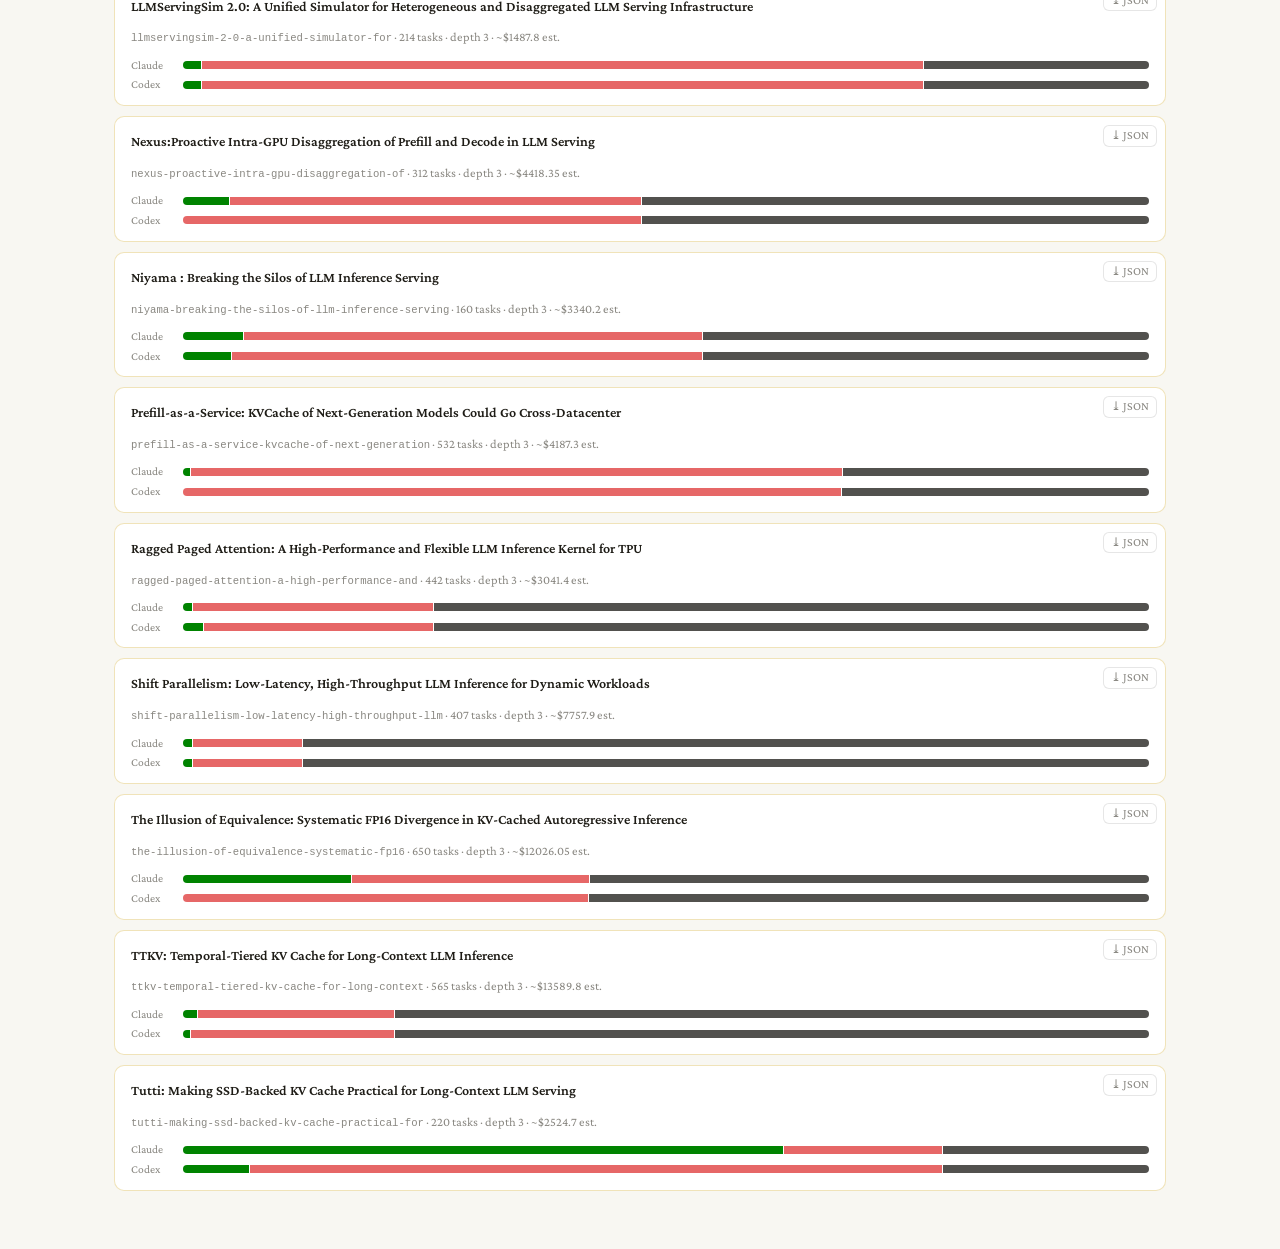
==== commit 4191fc58: "Update rubric-explorer site from research-bench" ====
--- a/index.html
+++ b/index.html
@@ -6,7 +6,7 @@
   <title>ResearchBench — Task-Graph Explorer</title>
   <link rel="preconnect" href="https://fonts.googleapis.com" />
   <link href="https://fonts.googleapis.com/css2?family=Crimson+Pro:wght@300;400;600&display=swap" rel="stylesheet" />
-  <link rel="stylesheet" href="assets/style.css?v=15" />
+  <link rel="stylesheet" href="assets/style.css?v=16" />
 </head>
 <body class="brand">
   <header class="masthead">
@@ -21,7 +21,7 @@
   <div class="container">
     <section class="intro" aria-label="Infinity ResearchBench">
       <div class="intro-word" aria-hidden="true"><span>R</span><span>E</span><span>S</span><span>E</span><span>A</span><span>R</span><span>C</span><span>H</span><span>B</span><span>E</span><span>N</span><span>C</span><span>H</span></div>
-      <p class="intro-sub byline"><img src="assets/infinity_logo.png" alt="by Infinity" height="40" /></p>
+      <p class="intro-sub byline"><img src="assets/infinity_logo_wide.png" alt="by Infinity" height="48" /></p>
       <p class="intro-sub">recomposing research papers into task graphs for evaluating autonomous AI research agents</p>
       <a class="scroll-cue" href="#about" aria-label="Scroll to learn more">↓</a>
     </section>
@@ -105,13 +105,13 @@
     <div class="searchbar">
       <select id="view" aria-label="Benchmark view"></select>
       <input id="search" type="search" placeholder="Filter papers by title or slug…" aria-label="Filter papers" />
-      <a id="zip-all" class="zip-all" href="data/bundles/researchbench-100.zip" download>⤓ .zip all papers</a>
+      <a id="zip-all" class="zip-all" href="data/bundles/researchbench-20.zip" download>⤓ .zip all papers</a>
     </div>
 
     <div id="collections" class="explorer"><p class="empty">Loading…</p></div>
   </div>
 
-  <script src="assets/common.js?v=15"></script>
-  <script src="assets/home.js?v=15"></script>
+  <script src="assets/common.js?v=16"></script>
+  <script src="assets/home.js?v=16"></script>
 </body>
 </html>
--- a/assets/style.css
+++ b/assets/style.css
@@ -435,7 +435,7 @@
 body.brand .intro-sub { animation-delay: 2.1s; }
 /* v10: only BENCH gold (old INFINITY rule made child 8 gold too); logo byline */
 body.brand .intro-word span:nth-child(8) { color: #1e1c16; }
-body.brand .intro-sub.byline img { height: 40px; width: auto; display: inline-block; vertical-align: middle; }
+body.brand .intro-sub.byline img { height: 48px; width: auto; display: inline-block; vertical-align: middle; }
 .searchbar { display: flex; align-items: center; gap: 10px; }
 .searchbar input { flex: 1; }
 body.brand .zip-all { white-space: nowrap; font-size: 0.85rem; text-decoration: none; border: 1px solid var(--brand-accent-line); border-radius: 7px; padding: 6px 12px; color: #1e1c16; background: #fff; }
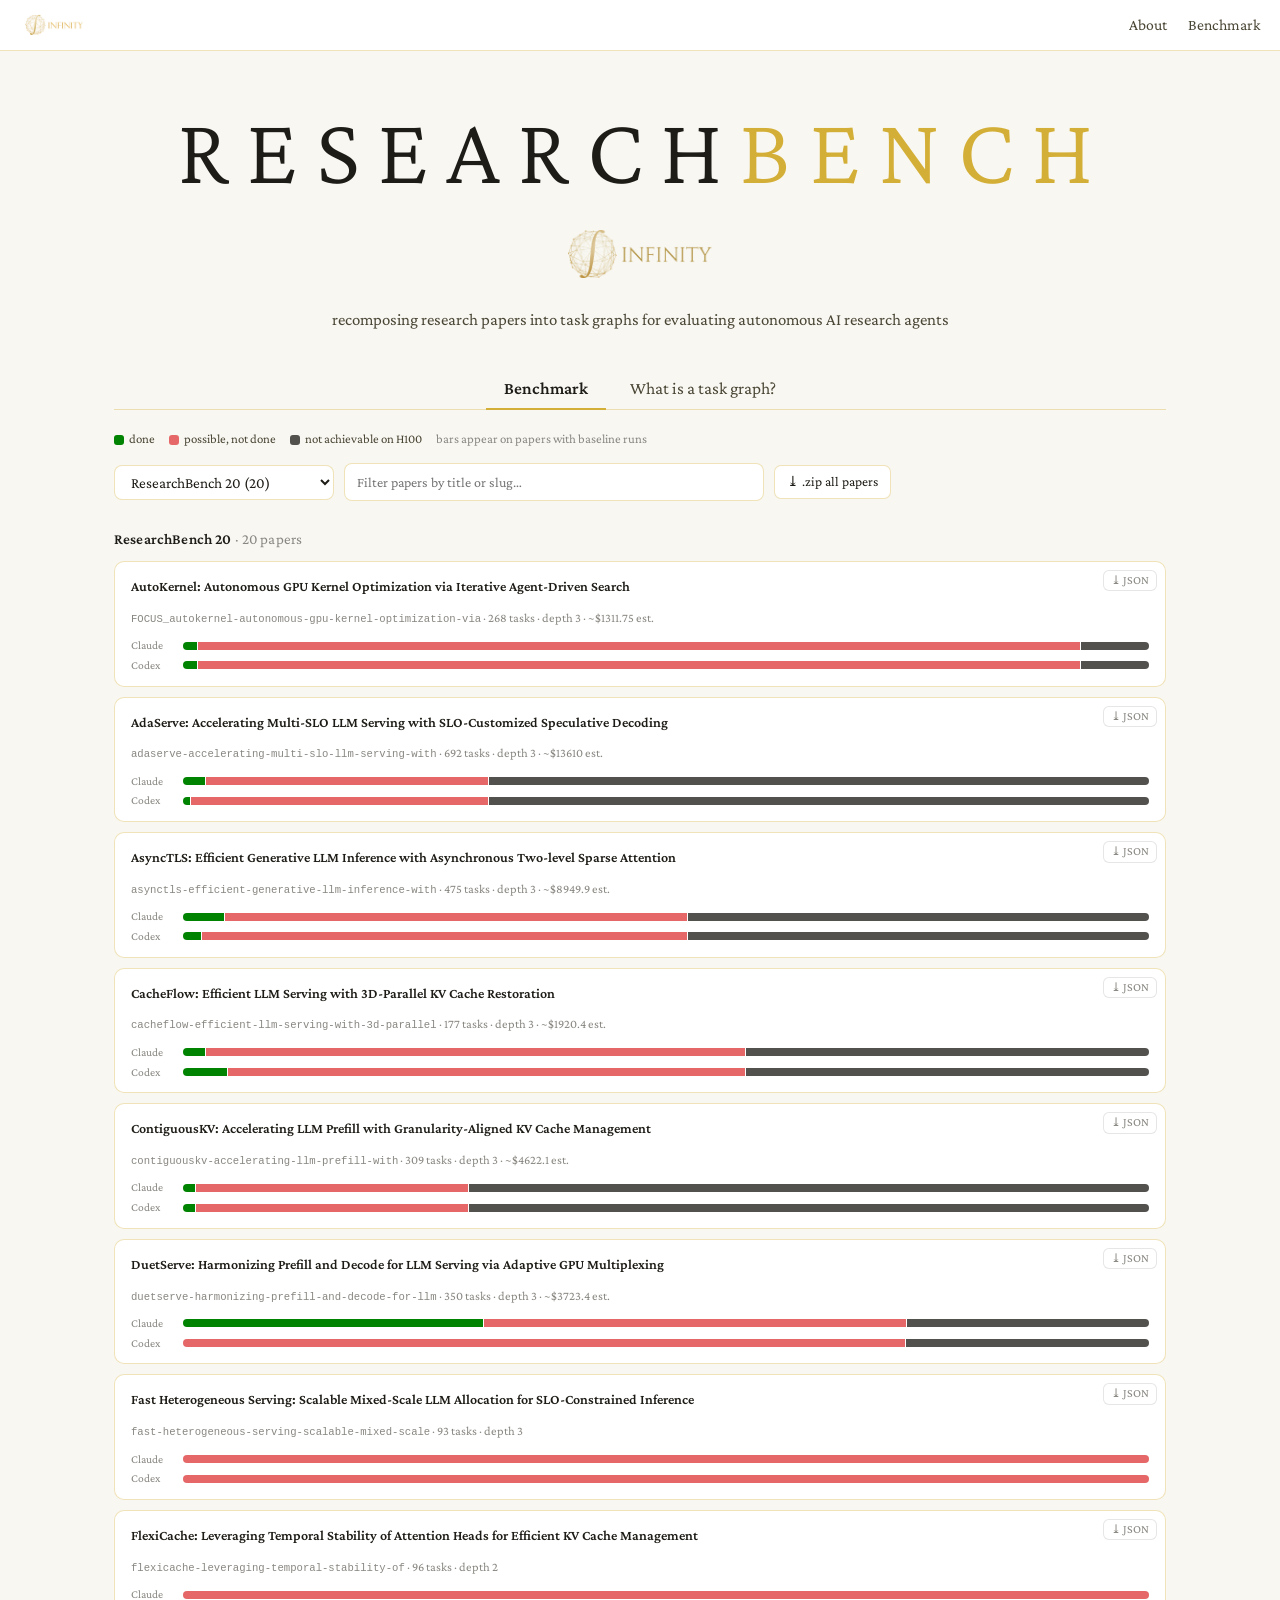
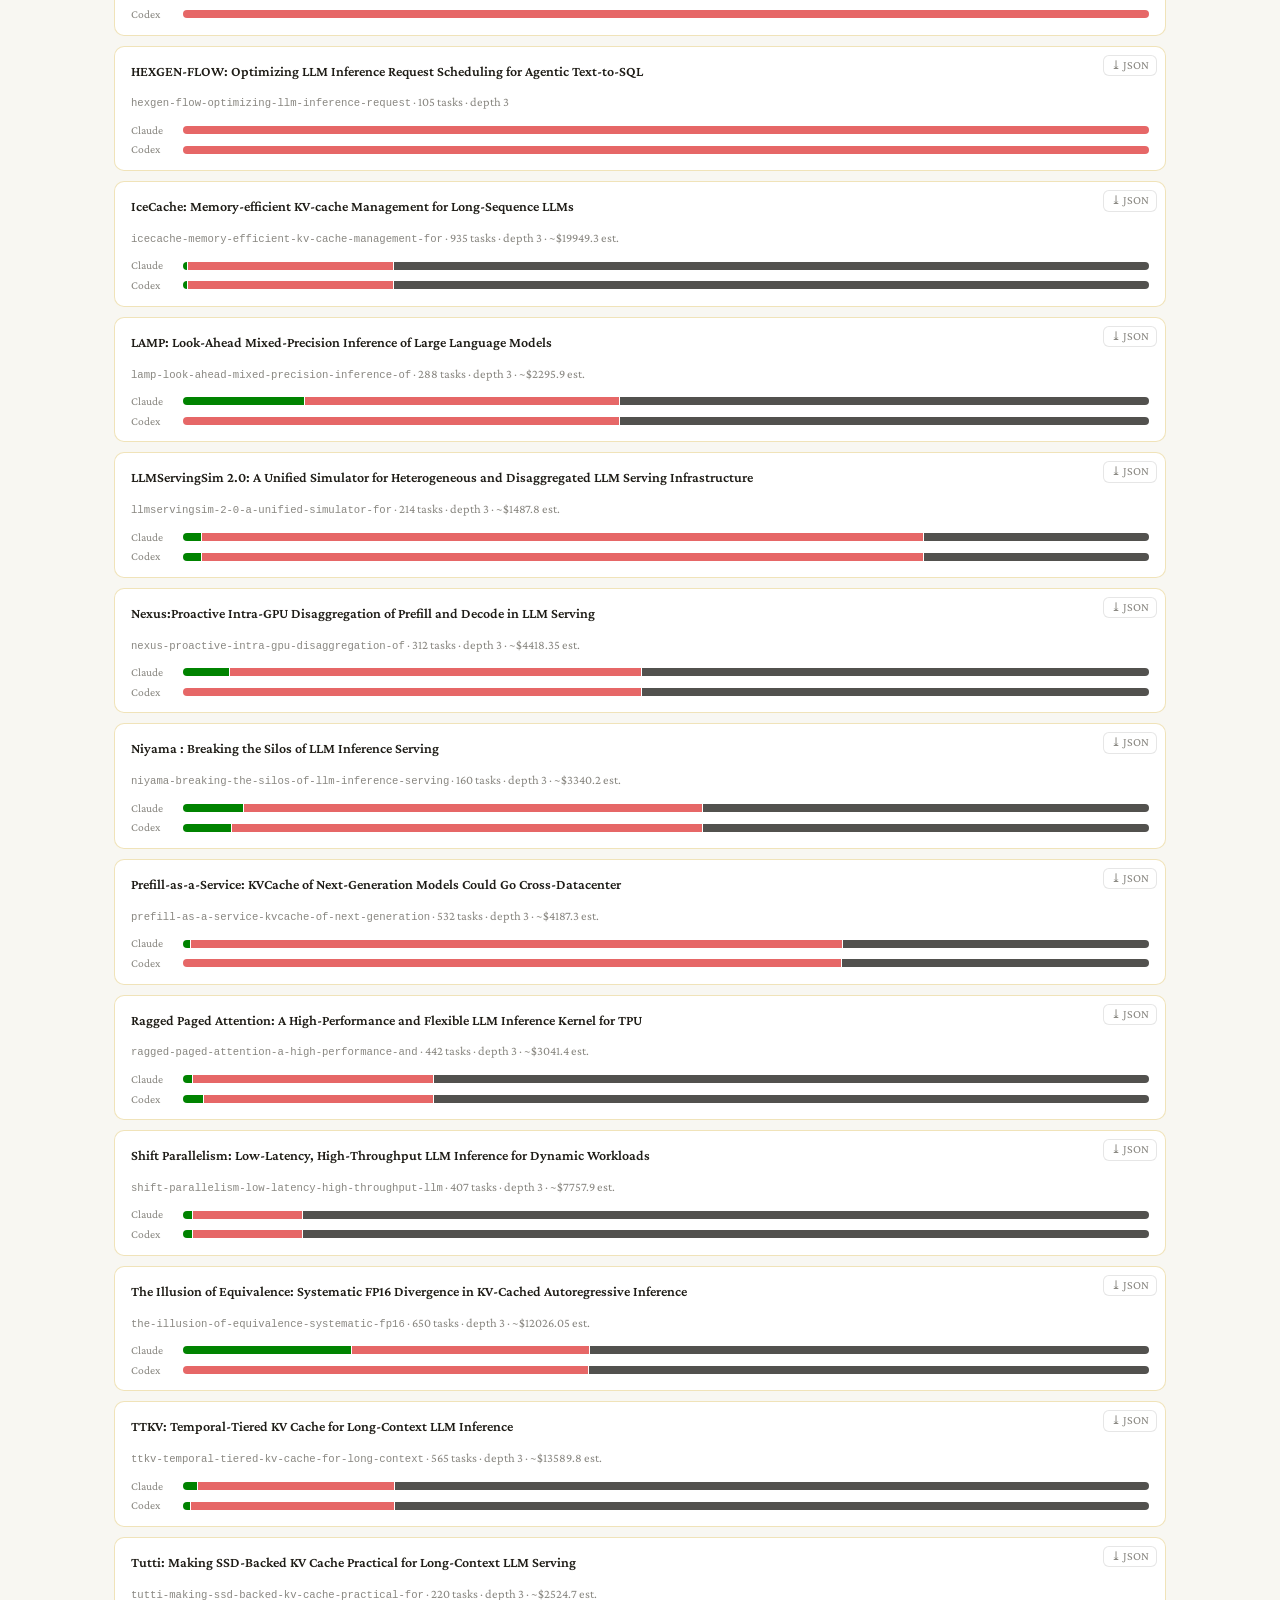
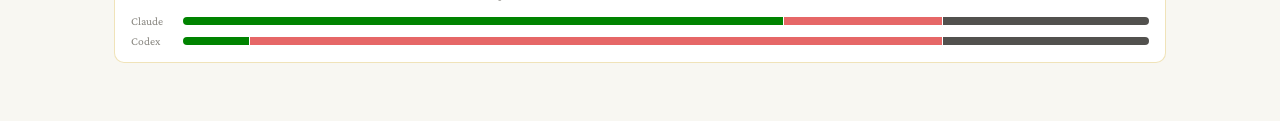
==== commit 377d66b4: "Update rubric-explorer site from research-bench" ====
--- a/index.html
+++ b/index.html
@@ -6,30 +6,50 @@
   <title>ResearchBench — Task-Graph Explorer</title>
   <link rel="preconnect" href="https://fonts.googleapis.com" />
   <link href="https://fonts.googleapis.com/css2?family=Crimson+Pro:wght@300;400;600&display=swap" rel="stylesheet" />
-  <link rel="stylesheet" href="assets/style.css?v=16" />
+  <link rel="stylesheet" href="assets/style.css?v=17" />
 </head>
 <body class="brand">
   <header class="masthead">
     <div class="masthead-inner">
       <a class="brandmark" href="https://infinity.inc/" title="Infinity"><img src="assets/infinity_logo.png" alt="Infinity" height="30" /></a>
       <nav class="navlinks">
-        <a href="#about">About</a>
-        <a href="#explorer">Explore</a>
+        <a href="#about" data-tab="about">About</a>
+        <a href="#benchmark" data-tab="benchmark">Benchmark</a>
       </nav>
     </div>
   </header>
   <div class="container">
-    <section class="intro" aria-label="Infinity ResearchBench">
+    <section class="intro compact" aria-label="Infinity ResearchBench">
       <div class="intro-word" aria-hidden="true"><span>R</span><span>E</span><span>S</span><span>E</span><span>A</span><span>R</span><span>C</span><span>H</span><span>B</span><span>E</span><span>N</span><span>C</span><span>H</span></div>
       <p class="intro-sub byline"><img src="assets/infinity_logo_wide.png" alt="by Infinity" height="48" /></p>
       <p class="intro-sub">recomposing research papers into task graphs for evaluating autonomous AI research agents</p>
-      <a class="scroll-cue" href="#about" aria-label="Scroll to learn more">↓</a>
     </section>
 
+    <nav class="tabs" role="tablist" aria-label="Site sections">
+      <button class="tab active" data-tab="benchmark" role="tab" aria-selected="true">Benchmark</button>
+      <button class="tab" data-tab="about" role="tab" aria-selected="false">What is a task graph?</button>
+    </nav>
+
+    <div id="tab-benchmark" class="tabpane active" role="tabpanel">
+    <div class="legend completion-legend" aria-label="Task completion legend">
+      <span class="chip"><i style="background:#008300"></i> done</span>
+      <span class="chip"><i style="background:#e66767"></i> possible, not done</span>
+      <span class="chip"><i style="background:#52514e"></i> not achievable on H100</span>
+      <span class="chip note">bars appear on papers with baseline runs</span>
+    </div>
+    <div class="searchbar">
+      <select id="view" aria-label="Benchmark view"></select>
+      <input id="search" type="search" placeholder="Filter papers by title or slug…" aria-label="Filter papers" />
+      <a id="zip-all" class="zip-all" href="data/bundles/researchbench-20.zip" download>⤓ .zip all papers</a>
+    </div>
+
+    <div id="collections" class="explorer"><p class="empty">Loading…</p></div>
+    </div>
+
+    <div id="tab-about" class="tabpane" role="tabpanel">
     <header class="site hero compact reveal">
       <div class="stat-tiles" id="stat-tiles"></div>
     </header>
-
     <section class="panel about reveal" id="about">
       <h2>The goal: autonomous research</h2>
       <div class="about-cols">
@@ -94,24 +114,10 @@
         </figure>
       </div>
     </section>
-
-    <a id="explorer"></a>
-    <div class="legend completion-legend" aria-label="Task completion legend">
-      <span class="chip"><i style="background:#008300"></i> done</span>
-      <span class="chip"><i style="background:#e66767"></i> possible, not done</span>
-      <span class="chip"><i style="background:#52514e"></i> not achievable on H100</span>
-      <span class="chip note">bars appear on papers with baseline runs</span>
     </div>
-    <div class="searchbar">
-      <select id="view" aria-label="Benchmark view"></select>
-      <input id="search" type="search" placeholder="Filter papers by title or slug…" aria-label="Filter papers" />
-      <a id="zip-all" class="zip-all" href="data/bundles/researchbench-20.zip" download>⤓ .zip all papers</a>
-    </div>
-
-    <div id="collections" class="explorer"><p class="empty">Loading…</p></div>
   </div>
 
-  <script src="assets/common.js?v=16"></script>
-  <script src="assets/home.js?v=16"></script>
+  <script src="assets/common.js?v=17"></script>
+  <script src="assets/home.js?v=17"></script>
 </body>
 </html>
--- a/assets/style.css
+++ b/assets/style.css
@@ -447,3 +447,12 @@
 /* v14: masthead content spans the full bar — logo far left, nav far right */
 body.brand .masthead { display: block; }
 body.brand .masthead-inner { max-width: none; width: 100%; margin: 0; padding: 10px 20px; }
+/* v17: tabbed layout — benchmark above the fold, about in its own tab */
+body.brand .intro.compact { min-height: unset; padding: 30px 0 4px; }
+body.brand .intro.compact .intro-sub { margin-top: 0.6rem; }
+body.brand .tabs { display: flex; gap: 6px; justify-content: center; margin: 16px 0 20px; border-bottom: 1px solid var(--brand-accent-line); }
+body.brand .tab { appearance: none; background: none; border: none; border-bottom: 2px solid transparent; margin-bottom: -1px; padding: 10px 18px; font-family: 'Crimson Pro', Georgia, serif; font-size: 1.08rem; color: #4a4635; cursor: pointer; }
+body.brand .tab:hover { color: var(--brand-accent); }
+body.brand .tab.active { color: #1e1c16; border-bottom-color: var(--brand-accent); font-weight: 600; }
+.tabpane { display: none; }
+.tabpane.active { display: block; }
